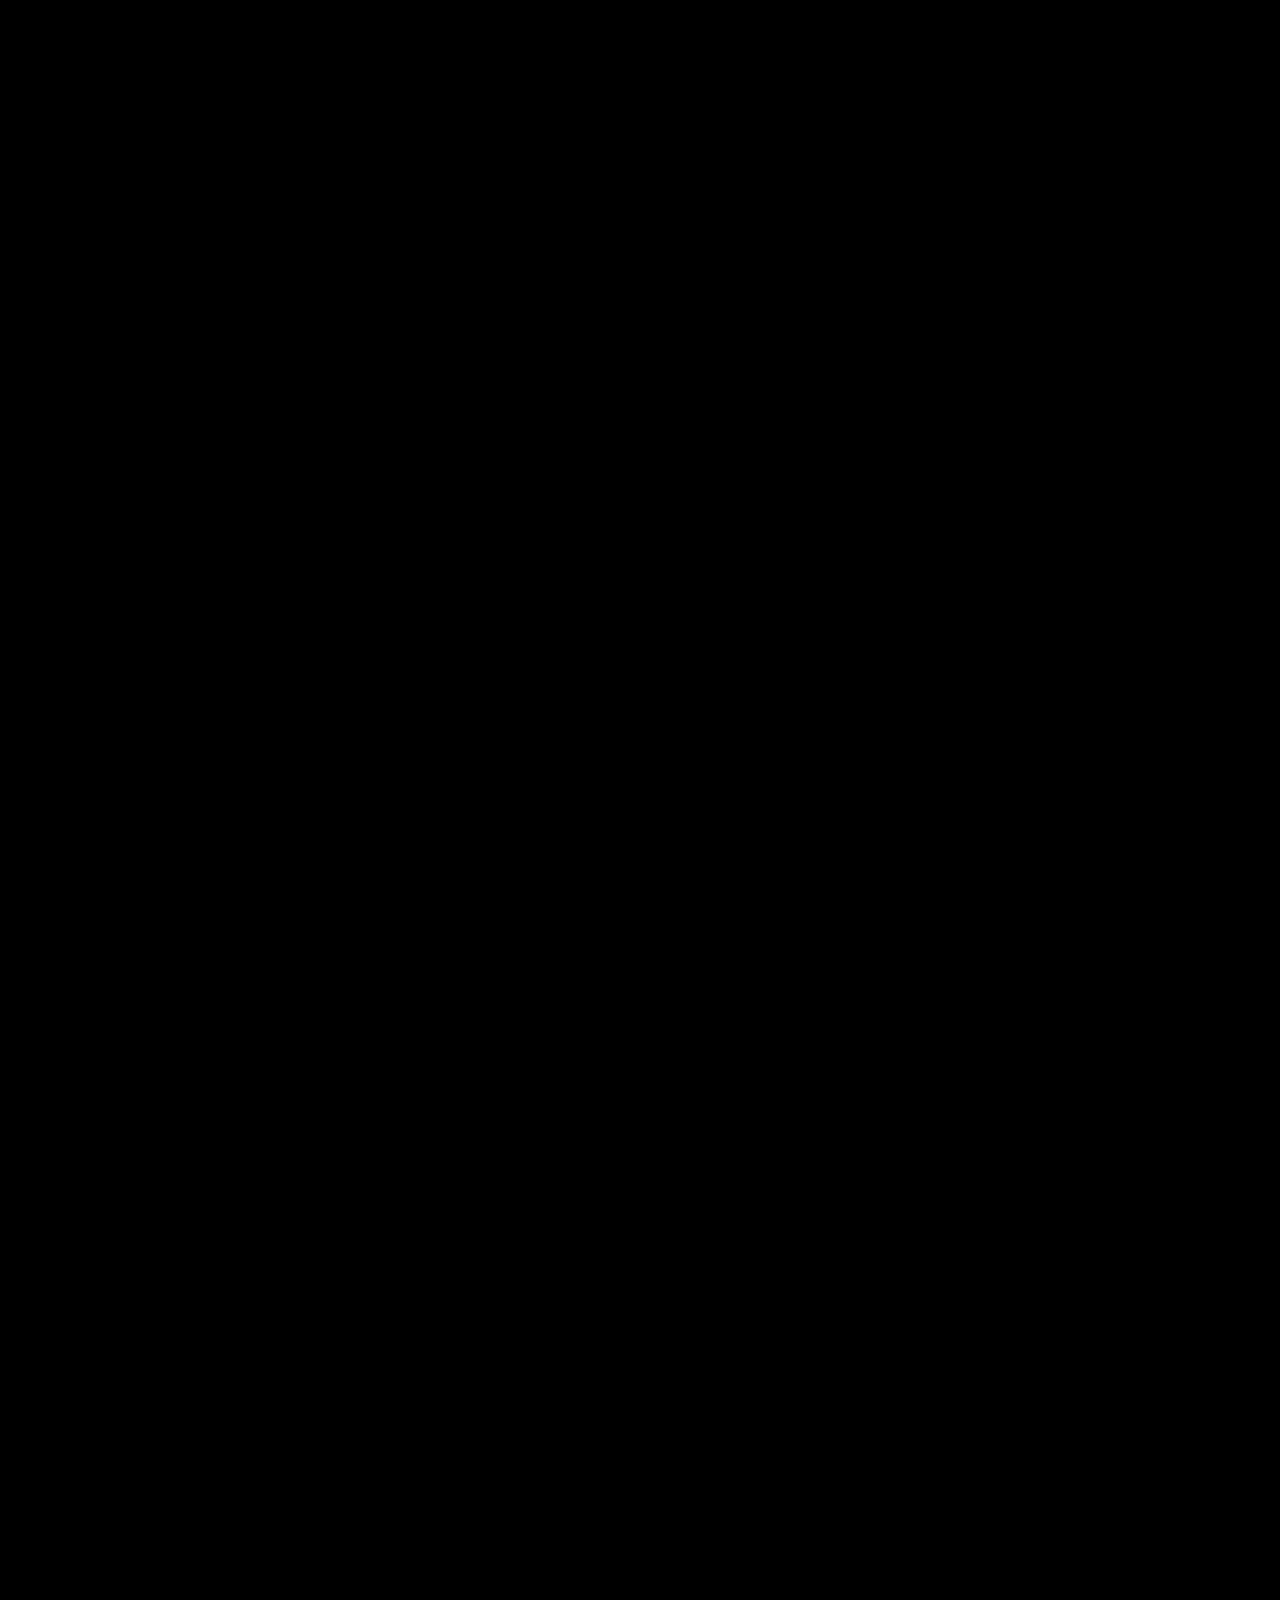
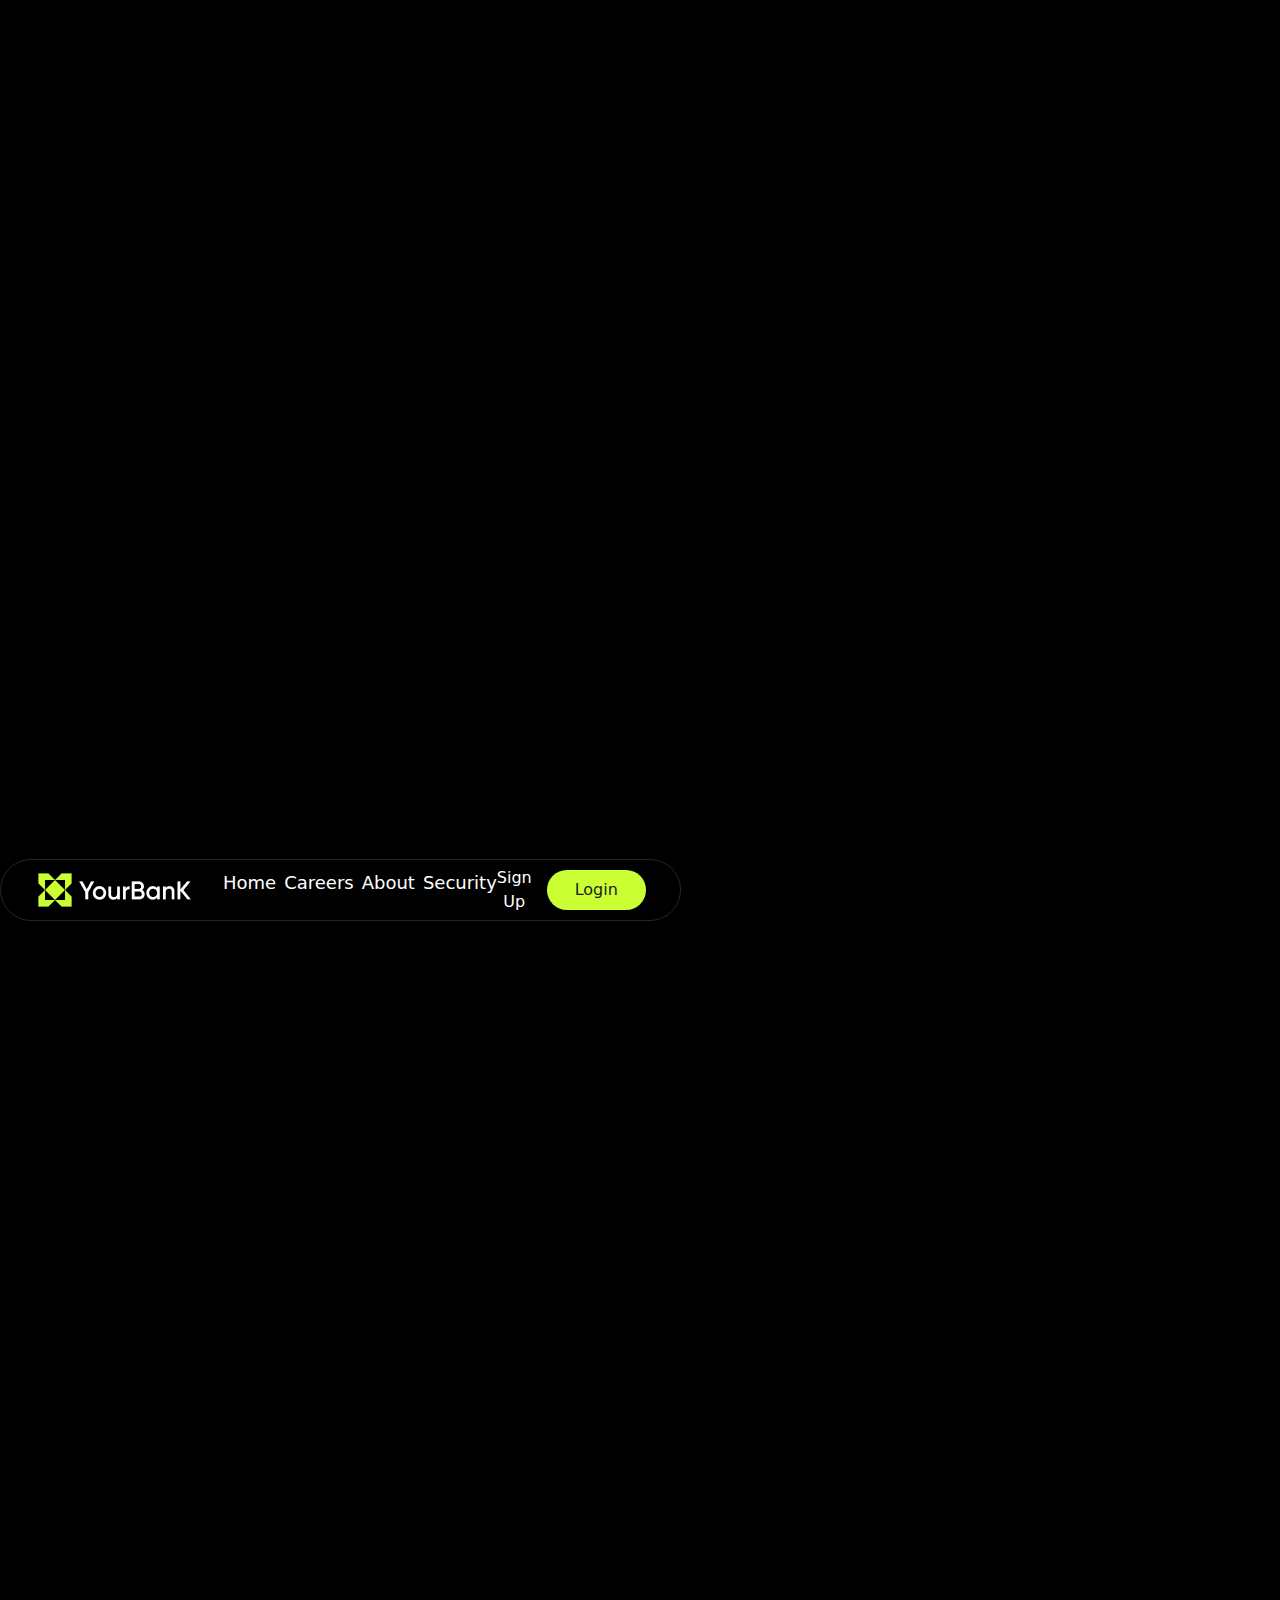
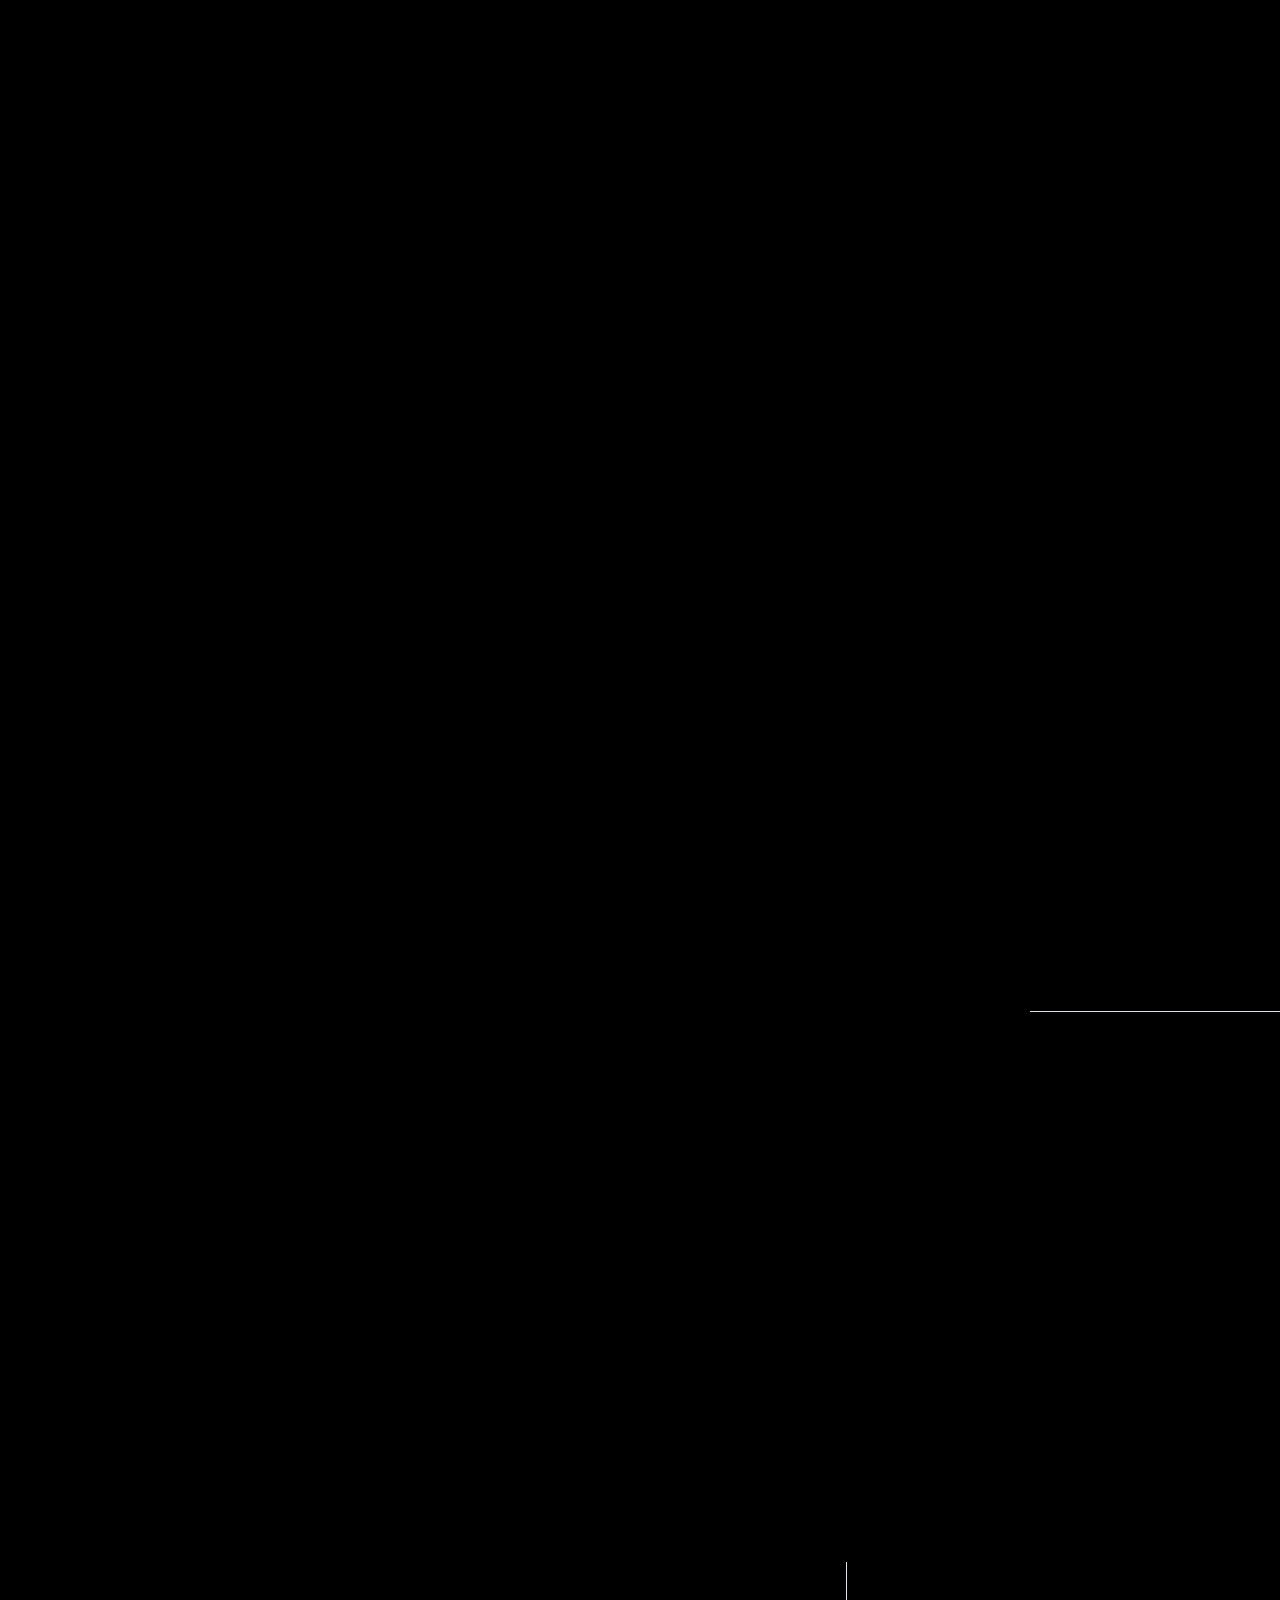
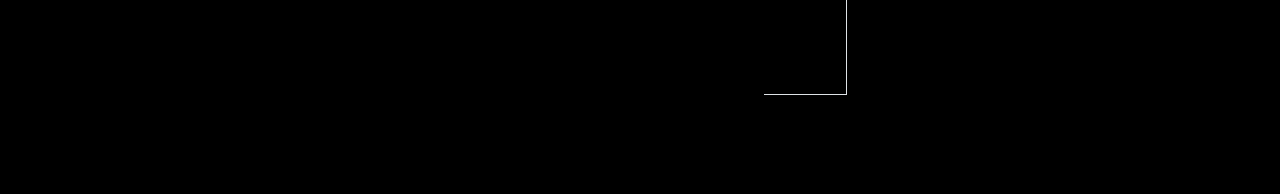
==== index.html @ be9cbbeb "Added new section to index.html for 'For Individuals' and 'For Business' with icons, text, and stati" ====
<!DOCTYPE html>
<html lang="en">
<head>
    <meta charset="UTF-8">
    <meta name="viewport" content="width=device-width, initial-scale=1.0">
    
    <!-- 
        Bootstrap 
    -->

    <link rel="stylesheet" href="https://cdn.jsdelivr.net/npm/bootstrap@5.3.2/dist/css/bootstrap.min.css	">
    
    <!-- 
        boxicon icon 
    -->

    <link href='https://unpkg.com/boxicons@2.1.4/css/boxicons.min.css' rel='stylesheet'>
    <!-- 
        swipper 
    -->

    <link rel="stylesheet"href="https://cdn.jsdelivr.net/npm/swiper@11/swiper-bundle.min.css"/>
    
    <!-- 
        AOS 
    -->

    <link href="https://unpkg.com/aos@2.3.1/dist/aos.css" rel="stylesheet">
    
    <!-- 
        Font Icon 
    -->
    <link rel="stylesheet" href="https://cdnjs.cloudflare.com/ajax/libs/font-awesome/6.4.2/css/all.min.css">
    
    <!-- 
        Google font 
    -->

    <link rel="preconnect" href="https://fonts.googleapis.com">

    <!-- 
        CSS
    -->

    <link rel="stylesheet" href="style.css">

    <title>Yourbank</title>
</head>
<body>
    
    <!-- 
        nav
    -->

    <nav>

        <div class="logo">

            <img src="./images/Logo (9).png" alt="">

        </div>

        <ul class="links">

            <li><a href="#">Home</a></li>
            <li><a href="#">Careers</a></li>
            <li><a href="#">About</a></li>
            <li><a href="#">Security</a></li>

        </ul>

        <div class="btns">

            <button>
                Sign Up
            </button>

            <button class="have-bg">
                Login
            </button>

        </div>

    </nav>

    <!-- 
        main
    -->

    <main>

        <!-- 
            hero
        -->
    <div class="hero">
        <div class="container">
            <div class="row justify-content-between">
              <div class="right-cont col-lg-6 text-center text-lg-start mb-lg-0 mb-5" data-aos="zoom-in">
                <div>
                  <div class="txt-v justify-content-center d-flex align-items-center mb-5 rounded-pill col-xl-7 col-lg-9 col-md-6 col-sm-4 " data-aos="fade-down">
                    <img class="p-2" src="assets/icons/home_icon/verification.png" alt="">
                    <span class="text-white">No LLC Required, No Credit Check.</span>
                  </div>
                  <div class="mb-4" data-aos="fade-down">
                    <h1 class="text-white mb-3" data-aos="fade-down">
                      Welcome to YourBanK Empowering Your <span class="fin">Financial Journey</span>
                    </h1>
                    <p class="txt-w" data-aos="fade-down">At YourBank, our mission is to provide comprehensive banking solutions that empower individuals and businesses to
                      achieve their financial goals. We are committed to delivering personalized and innovative services that prioritize
                      our customers' needs.
                    </p>
                  </div>
                  <div class="text-center text-lg-start">
                    <button class="btn btn-open rounded-pill" data-aos="zoom-in">Open Account</button>
                  </div>
                </div>
              </div>
              <div class="left-cont col-lg-5" data-aos="zoom-in">
                <div class="top-cont d-flex align-items-center gap-2 p-2 rounded" data-aos="fade-down">
                  <span class="c-t d-flex align-items-center justify-content-center rounded-circle"><i class="fa-solid fa-plus"></i></span>
                  <div class="d-flex flex-column">
                    <span class="n-mo text-white">+$5000,00</span>
                    <span class="m-inc">Monthly Income</span>
                  </div>
                </div>
                <div class="details d-flex flex-column m-lg-0 m-auto p-3 p-lg-4 mb-3">
                  <div class="mb-4">
                    <span class="text-white" data-aos="fade-in">Your Transactions</span>
                    <div class="tx-n-bd d-flex align-items-center justify-content-between p-2 mt-2 z-1 border rounded-3" data-aos="fade-up" data-aos-duration="800">
                      <div class="d-flex gap-2">
                        <span class="c-t d-flex my-2 align-items-center justify-content-center rounded-circle">
                          <i class="fa fa-arrow-right-arrow-left"></i>
                        </span>
                        <div class="d-flex flex-column">
                          <span class="t-trn">Transaction</span>
                          <span class="txt-jk text-white">Joel Kenley</span>
                        </div>
                      </div>
                      <span class="t-n text-white">-$68.00</span>
                    </div>
                    <div class="tx-n-bd d-flex align-items-center justify-content-between p-2 border m-auto mt-n1 opacity-75 rounded-3" style="width: 90%;" data-aos="fade-up" data-aos-duration="600">
                      <div class="d-flex gap-2">
                        <span class="c-t d-flex my-2 align-items-center justify-content-center rounded-circle">
                          <i class="fa fa-arrow-right-arrow-left"></i>
                        </span>
                        <div class="d-flex flex-column">
                          <span class="t-trn">Transaction</span>
                          <span class="txt-jk text-white">Mark Smith</span>
                        </div>
                      </div>
                      <span class="t-n text-white">-$68.00</span>
                    </div>
                    <div class="tx-n-bd d-flex align-items-center justify-content-between p-2 border border-top-0 m-auto mt-n1 opacity-25 rounded-3" style="width: 80%;" data-aos="fade-up" data-aos-duration="400">
                      <div class="d-flex gap-2">
                        <span class="c-t d-flex my-2 align-items-center justify-content-center rounded-circle">
                          <i class="fa fa-arrow-right-arrow-left"></i>
                        </span>
                        <div class="d-flex flex-column">
                          <span class="t-trn">Transaction</span>
                          <span class="txt-jk text-white">Lenen Roy</span>
                        </div>
                      </div>
                      <span class="t-n text-white">-$68.00</span>
                    </div>
                  </div>
                  <div>
                    <span class="text-white" data-aos="fade-in">Money Exchange</span>
                    <div class="d-flex mt-3 mb-4" data-aos="fade-in">
                      <div class="col bxb border rounded-start" data-aos="zoom-in">
                        <div class="bxb border-bottom p-2" data-aos="zoom-in">
                          <div data-aos="zoom-in">
                            <img class="me-1" src="assets/icons/home_icon/indian.png" alt="" data-aos="zoom-in">
                            <span class="text-white" data-aos="zoom-in">INR</span>
                          </div>
                          <span class="txt-w" data-aos="zoom-in">Indian Rupees</span>
                        </div>
                        <div class="p-2 txt-w">5,0000</div>
                      </div>
                      <div class="col bxb border rounded-end" data-aos="zoom-in">
                        <div class="bxb border-bottom p-2" data-aos="zoom-in">
                          <div>
                            <img class="me-1" src="assets/icons/home_icon/usa.png" alt="">
                            <span class="text-white" data-aos="zoom-in">USA</span>
                          </div>
                          <span class="txt-w" data-aos="zoom-in">United States Dollar</span>
                        </div>
                        <div class="p-2 txt-w">12.00</div>
                      </div>
                    </div>
                    <div class="btn-ex p-2 text-center border-0 rounded-5 w-100" data-aos="zoom-in">Exchange</div>
                  </div>
                </div>
                <div class="d-flex justify-content-end mt-xl-3" data-aos="fade-in">
                  <div class="curr-bd d-flex gap-3 p-2 me-lg-2 mt-lg-1 rounded-5" data-aos="fade-right">
                    <span class="py-2 text-white" data-aos="fade-right">Supported Currency</span>
                    <div class="curr rounded-5 p-1" data-aos="fade-right">
                      <img src="assets/icons/home_icon/dollar.png" alt="" data-aos="fade-up-right">
                      <img src="assets/icons/home_icon/pounds.png" alt="" data-aos="fade-down-left">
                      <img src="assets/icons/home_icon/bitcoin.png" alt="" data-aos="fade-up-right">
                      <img src="assets/icons/home_icon/compass.png" alt="" data-aos="fade-down-left">
                    </div>
                  </div>
                </div>
              </div>
            </div>
          </div>
                    <span class="text-white" data-aos="fade-in">Money Exchange</span>
                    <div class="d-flex mt-3 mb-4" data-aos="fade-in">
                      <div class="col bxb border rounded-start" data-aos="zoom-in">
                        <div class="bxb border-bottom p-2" data-aos="zoom-in">
                          <div data-aos="zoom-in">
                            <img class="me-1" src="assets/icons/home_icon/indian.png" alt="" data-aos="zoom-in">
                            <span class="text-white" data-aos="zoom-in">INR</span>
                          </div>
                          <span class="txt-w" data-aos="zoom-in">Indian Rupees</span>
                        </div>
                        <div class="p-2 txt-w">5,0000</div>
                      </div>
          </div>
        </div>

          <!-- Section-1 -->
    <section class="my-5">
        <div class="container">
          <div class="mb-5 text-center text-lg-start">
            <span class="fs-2 text-white" data-aos="fade-down">Our <Span style="color: #CAFF33;">Products</Span></span>
            <div class="row justify-content-lg-between justify-content-center">
              <p class="col-lg-8 pt-2" style="color: #E4E4E7;" data-aos="fade-up">
                Discover a range of comprehensive and customizable banking products at YourBank, 
                designed to suit your unique financial needs and aspirations
              </p>
              <div class="btn-cont rounded-5 p-sm-1 d-flex align-items-center justify-content-between col-9 col-lg-3" data-aos="zoom-in">
                <button class="btn-cont-b btn btn-primary rounded-pill border-0">For individuals</button>
                <button class="btn-cont-b btn btn-primary rounded-pill border-0">For Businesses</button>
              </div>
            </div>
          </div>
          <div class="row pt-3">
            <div class="box text-center mb-4 col-lg-4 border-end" data-aos="zoom-in">
              <img class="mb-4" src="assets/icons/home_icon/brief_case.png" alt="" data-aos="zoom-in">
              <div class="d-flex flex-column gap-3" data-aos="zoom-in">
                <span class="text-white">Checking Accounts</span>
                <p style="color:#E4E4E7;">
                  Enjoy easy and convenient access to your funds with our range of checking account options. 
                  Benefit from features such as online and mobile banking, debit cards, and free ATM access.
                </p>
              </div>
              <div class="box text-center mb-4 col-lg-4 border-end" data-aos="zoom-in">
                <img class="mb-4" src="assets/icons/home_icon/box.png" alt="" data-aos="zoom-in">
                <div class="d-flex flex-column gap-3" data-aos="zoom-in">
                  <span class="text-white">Savings Accounts</span>
                  <p style="color:#E4E4E7;">
                    Build your savings with our competitive interest rates and flexible savings account options. 
                    Whether you're saving for a specific goal or want to grow your wealth over time, we have the right account for you.
                  </p>
                </div>
              </div>
              <div class="text-center mb-4 col-lg-4" data-aos="zoom-in">
                <img class="mb-4" src="assets/icons/home_icon/camera.png" alt="" data-aos="zoom-in">
                <div class="d-flex flex-column gap-3" data-aos="zoom-in">
                  <span class="text-white">Loans and Mortgages</span>
                  <p style="color:#E4E4E7;">
                    Realize your dreams with our flexible loan and mortgage options. From personal loans to home mortgages, our experienced 
                    loan officers are here to guide you through the application process and help you secure the funds you need.
                </div>
              </div>
            </div>
          </div>
        </section>

          <!-- section-2 -->
    <section>
        <div class="container d-flex flex-column gap-5 text-center text-lg-start">
          <div>
            <Span class="fs-2" style="color: #CAFF33;" data-aos="fade-down">Use Cases</Span>
            <p style="color:#E4E4E7;" data-aos="fade-up">At YourBank, we cater to the diverse needs of individuals and businesses alike, offering a wide range of financial solutions</p>
          </div>
          <div class="cont-top row justify-content-between">
            <div class="L l-cont col-lg-6 px-4 py-4 rounded-4" data-aos="zoom-in">
              <div class="d-flex gap-2 mb-2">
                <div class="bxr col-6 rounded-4 p-lg-5 p-md-5 p-sm-4 p-3 d-flex flex-column text-center" data-aos="zoom-in">
                  <span data-aos="zoom-in"><img class="mb-4" src="assets/icons/home_icon/hand_money.png" alt=""></span>
                  <span class="text-white" data-aos="zoom-in">Managing Personal Finances</span>
                </div>
                <div class="bxr col-6 rounded-4 p-lg-5 p-md-5 p-sm-4 p-3 d-flex flex-column text-center" data-aos="zoom-in">
                  <span data-aos="zoom-in"><img class="mb-4" src="assets/icons/home_icon/hand.png" alt=""></span>
                  <span class="text-white" data-aos="zoom-in">Saving for the Future</span>
                </div>
              </div>
              <div class="d-flex gap-2">
                <div class="bxr col-6 rounded-4 p-lg-5 p-md-5 p-sm-4 p-3 d-flex flex-column text-center" data-aos="zoom-in">
                  <span data-aos="zoom-in"><img class="mb-4" src="assets/icons/home_icon/bank.png" alt=""></span>
                  <span class="text-white" data-aos="zoom-in">Homeownership</span>
                </div>
                <div class="bxr col-6 rounded-4 p-lg-5 p-md-5 p-sm-4 p-3 d-flex flex-column text-center" data-aos="zoom-in">
                    <span data-aos="zoom-in"><img class="mb-4" src="assets/icons/home_icon/book.png" alt=""></span>
                    <span class="text-white" data-aos="zoom-in">Education Funding</span>
                  </div>
                </div>
              </div>
              <div class="R r-cont col-lg-5 my-2" style="color:#E4E4E7;">
                <div class="mb-5">
                  <Span class="text-white fs-2" data-aos="fade-down">For Individuals</Span>
                  <p class="mt-3" data-aos="fade-up">
                    For individuals, our mortgage services pave the way to homeownership, and our flexible personal loans provide vital 
                    support during various life milestones. We also prioritize retirement planning, ensuring a financially secure future for our customers
                  </p>
                </div>
                <div class="row mb-5 justify-content-center">
                  <div class="bd-r d-flex flex-column col-lg-4 col-md-3 col-7 text-lg-start text-md-start text-center border-bottom pb-lg-0 pb-md-0 pb-4">
                    <span class="fs-1" style="color: #CAFF33;" data-aos="zoom-in">78%</span>
                    <span data-aos="fade-up">Secure Retirement Planning</span>
                  </div>
                  <div class="bd-r d-flex flex-column col-lg-4 col-md-3 col-7 text-lg-start text-md-start text-center border-bottom pb-lg-0 pb-md-0 pb-4">
                    <span class="fs-1" style="color: #CAFF33;" data-aos="zoom-in">63%</span>
                    <span data-aos="fade-up">Manageable Debt Consolidation</span>
                  </div>
                  <div class="bdx d-flex flex-column col-lg-4 col-md-3 col-7 text-lg-start text-md-start text-center border-bottom pb-lg-0 pb-md-0 pb-4">
                    <span class="fs-1" style="color: #CAFF33;" data-aos="zoom-in">91%</span>
                    <span data-aos="fade-up">Reducing financial burdens</span>
                  </div>
                </div>
                <div>
                  <button class="btn-learn btn btn-primary rounded-pill" data-aos="zoom-in">Learn More</button>
                </div>
              </div>
            </div>
            <div class="cont-bottom row justify-content-between">
              <div class="L col-lg-5 my-2" style="color:#E4E4E7;">
                <div  class="mb-5">
                  <Span class="text-white fs-2" data-aos="fade-down">For Business</Span>
                  <p class="mt-3" data-aos="fade-up">
                    For businesses, we empower growth with working capital solutions that optimize cash flow, and 
                    our tailored financing options fuel business expansion. Whatever your financial aspirations, 
                    YourBank is committed to providing the right tools and support to achieve them
                  </p>
                </div>
                <div class="row mb-5 justify-content-center">
                  <div class="bd-r d-flex flex-column col-lg-4 col-md-3 col-7 text-lg-start text-md-start text-center border-end border-bottom pb-lg-0 pb-md-0 pb-4">
                    <span class="fs-1" style="color: #CAFF33;" data-aos="zoom-in">65%</span>
                    <span data-aos="fade-up">Cash Flow Management</span>
                  </div>
            </div>
        </div>
    </div>
</div>
</section>

    </main>

    <!-- 
        JS
    -->

    <script src="script.js"></script>
</body>
</html>
---- style.css ----
* {
    padding: 0;
    margin: 0;
    box-sizing: border-box;
}

body {
    width: 100%;
    height: 100%;
    display: flex;
    justify-content: center;
    align-items: center;
    padding-top: 30px;
    background-color: #000;
}

a {
    text-decoration: none;
    color: inherit;
}

ul {
    list-style: none;
    color: inherit;
}

nav {
    width: 70%;
    height: 55px;
    top: 50px;
    left: 162px;
    padding: 30px 34px;
    gap: 0px;
    border-radius: 100px;
    border: 1px solid #262626;
    display: flex;
    align-items: center;
    justify-content: space-between;
    color: #1C1C1C;
}

nav ul {
    display: flex;
    gap: .5rem;
}

nav ul li a {
    font-size: 18px;
    font-weight: 400;
    line-height: 27px;
    color: #FFFFFF;
}

nav ul li a:focus {
    background-color: #262626;
    width: 100px;
    height: 51px;
    padding: 12px 24px 12px 24px;
    gap: 10px;
    border-radius: 82px;
}

.btns {
    display: flex;
    justify-content: center;
    align-items: center;
    gap: 15px;
}

button {
    border: none;
    background: transparent;
    color: #FFFFFF;
}

.have-bg {
    background-color: #CAFF33;
    color: #1C1C1C;
    width: 99px;
    height: 40px;
    padding: 14px 30px 14px 30px;
    gap: 10px;
    border-radius: 82px;
    display: flex;
    justify-content: center;
    align-items: center;
}
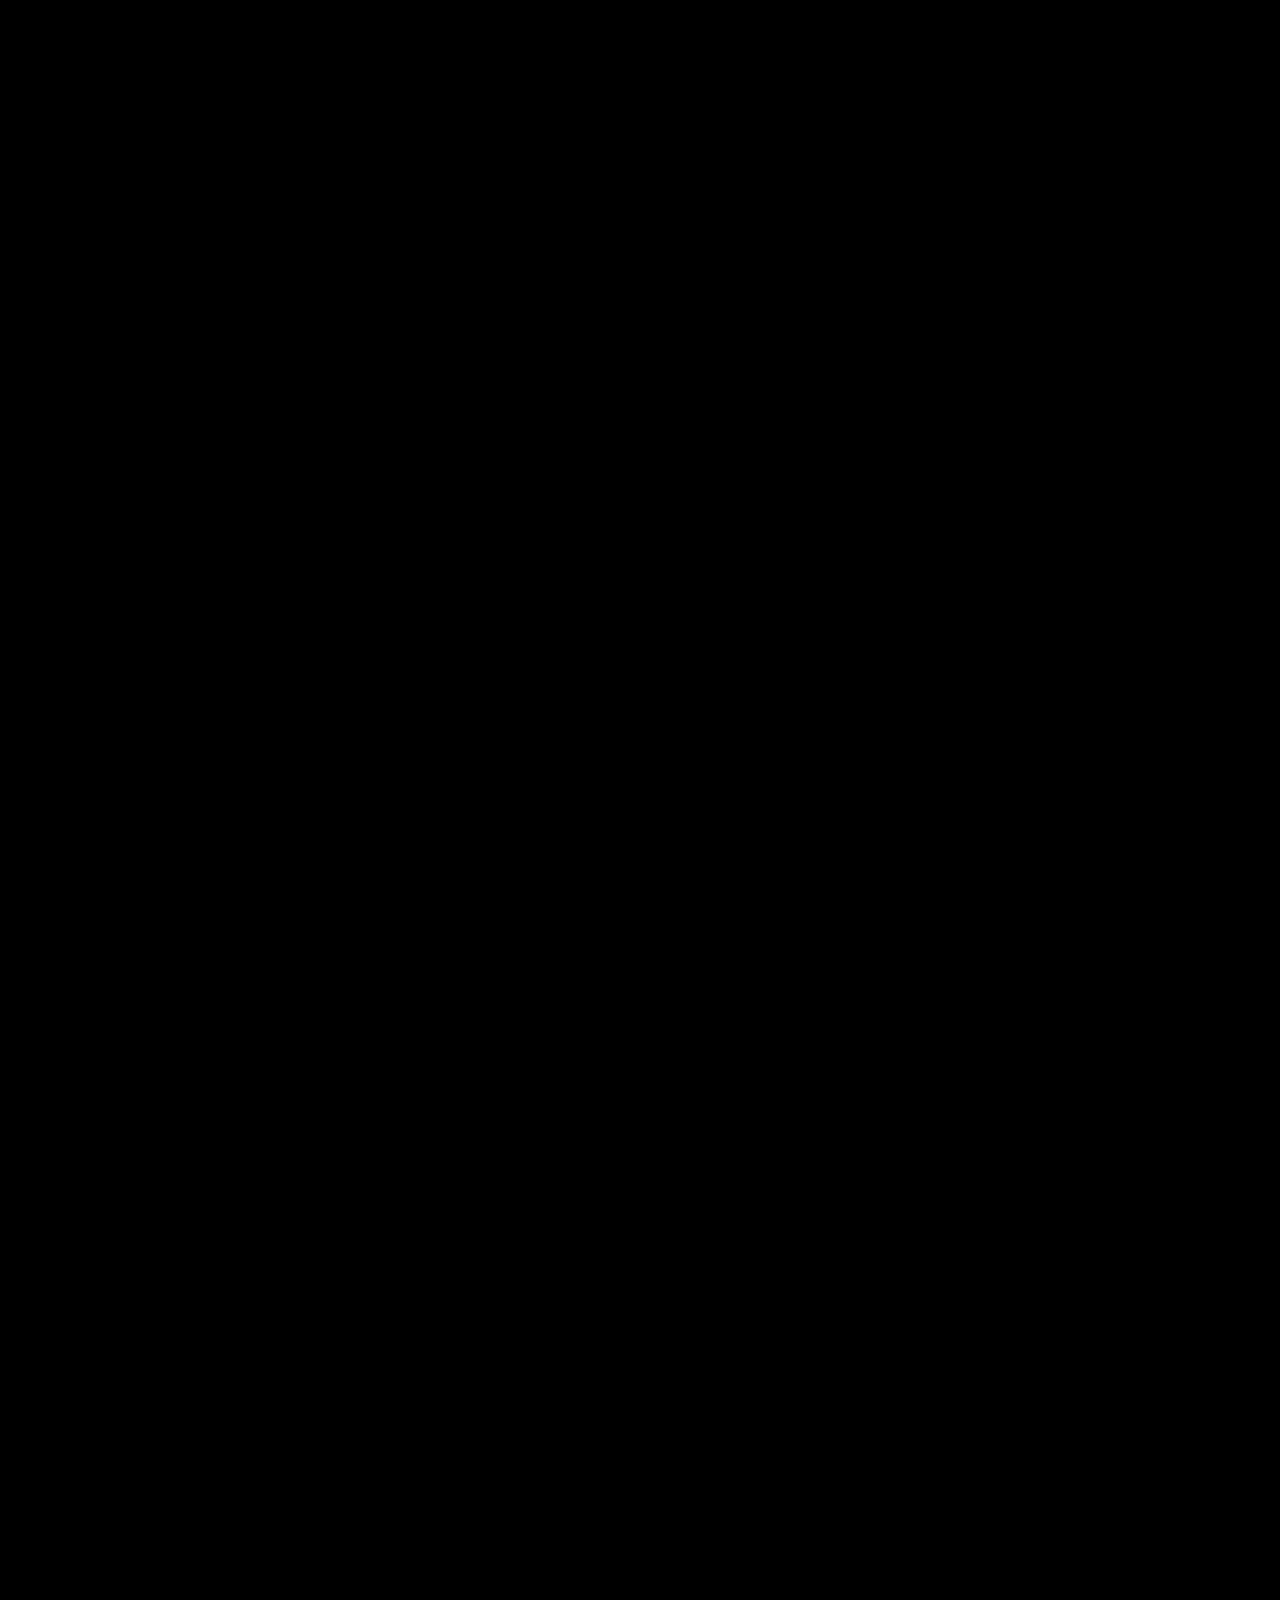
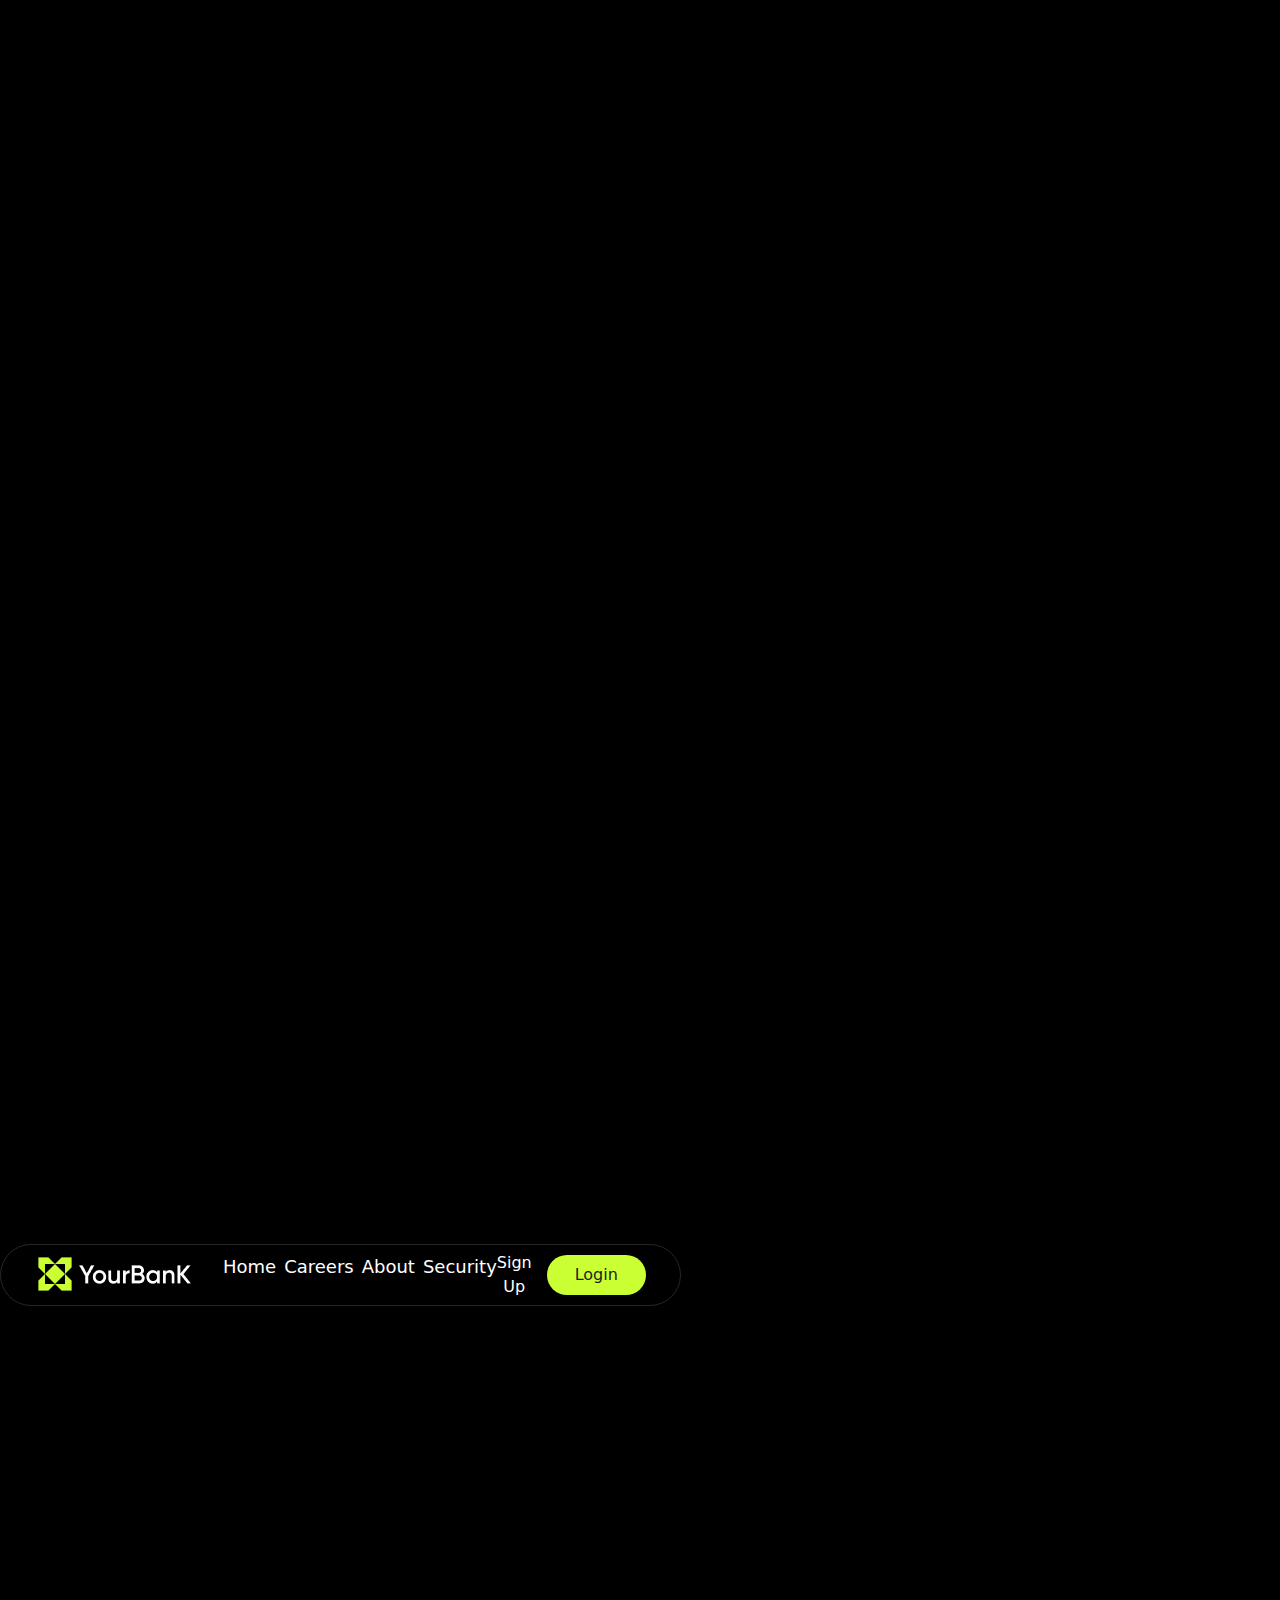
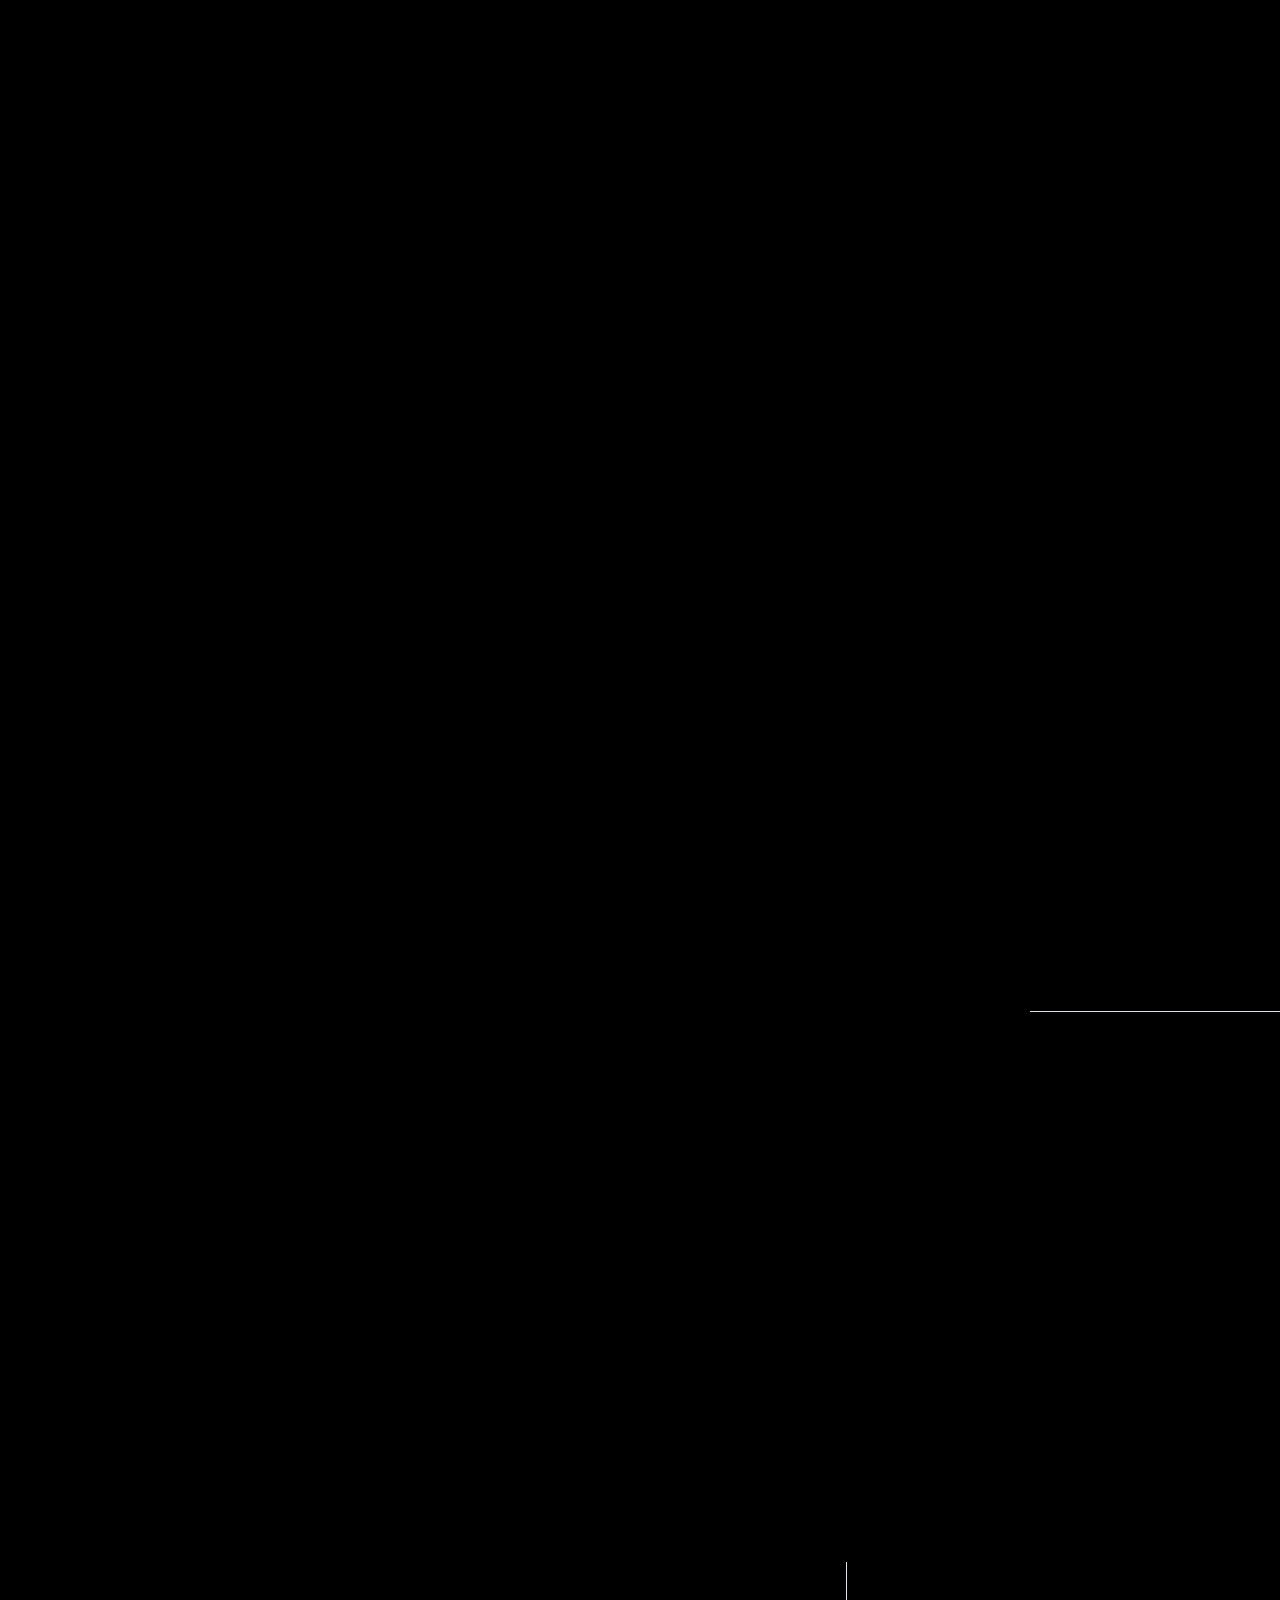
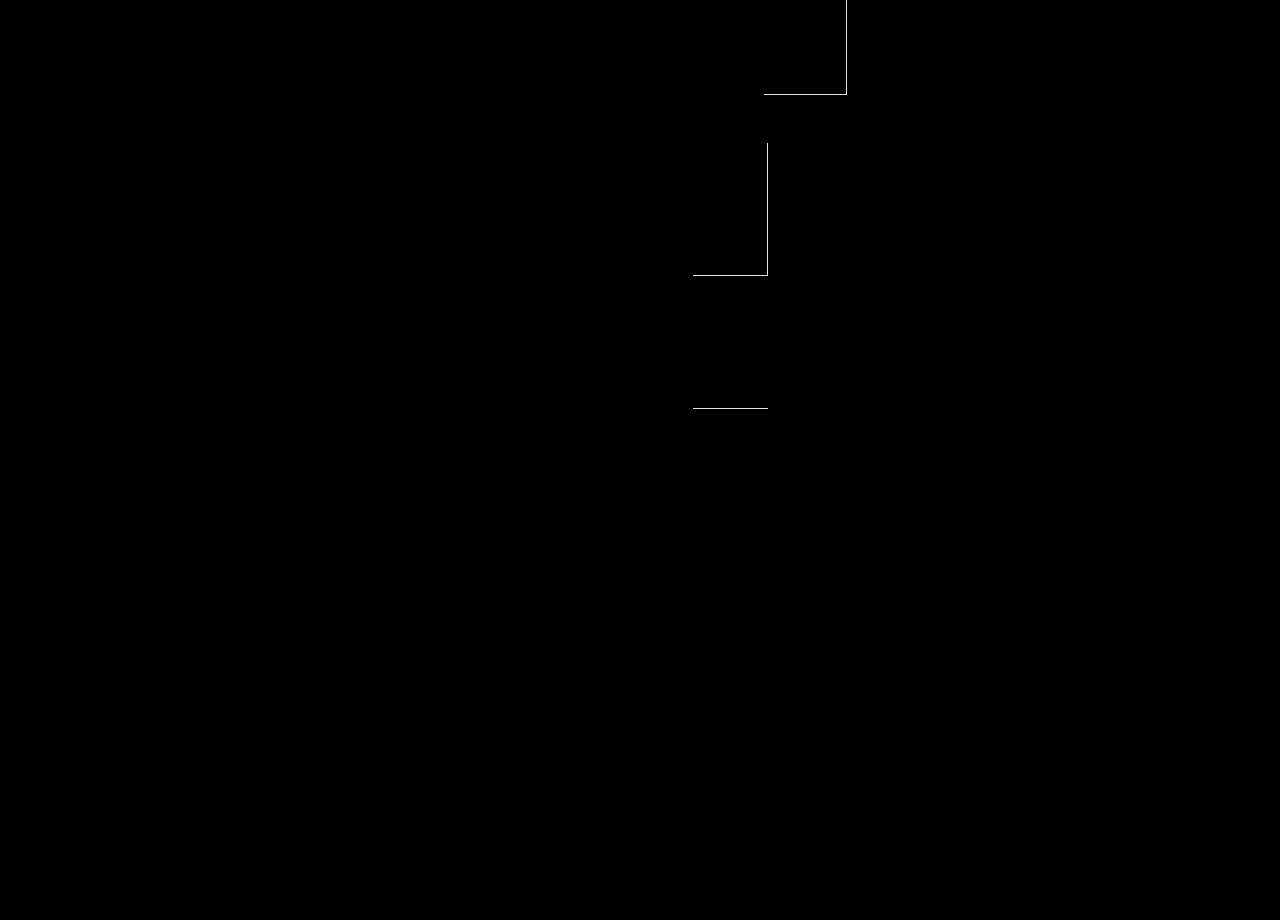
==== commit f948552e: "Added new HTML elements and content to index.html, including divs, spans, buttons, and images, with " ====
--- a/index.html
+++ b/index.html
@@ -341,10 +341,44 @@
                     <span data-aos="fade-up">Cash Flow Management</span>
                   </div>
             </div>
+            <div class="bd-r d-flex flex-column col-lg-4 col-md-3 col-7 text-lg-start text-md-start text-center border-bottom border-end pb-lg-0 pb-md-0 pb-4">
+                <span class="fs-1" style="color: #CAFF33;" data-aos="zoom-in">70%</span>
+                <span data-aos="fade-up">Drive Business Expansion</span>
+              </div>
+              <div class="bdx d-flex flex-column col-lg-4 col-md-3 col-7 text-lg-start text-md-start text-center border-bottom pb-lg-0 pb-md-0 pb-4">
+                <span class="fs-1" style="color: #CAFF33;" data-aos="zoom-in">45%</span>
+                <span data-aos="fade-up">Streamline Payroll Processing</span>
+              </div>
+            </div>
+            <div>
+              <button class="btn-learn btn btn-primary rounded-pill" data-aos="zoom-in">Learn More</button>
+            </div>
+          </div>
+          <div class="R l-cont col-lg-6 px-4 py-4 rounded-4" data-aos="zoom-in">
+            <div class="d-flex gap-2 mb-2">
+              <div class="bxr col-6 rounded-4 p-lg-5 p-md-5 p-sm-4 p-3 d-flex flex-column text-center" data-aos="zoom-in">
+                <span data-aos="zoom-in"><img class="mb-4" src="assets/icons/home_icon/building.png" alt=""></span>
+                <span class="text-white" data-aos="zoom-in">Startups and Entrepreneurs</span>
+              </div>
+              <div class="bxr col-6 rounded-4 p-lg-5 p-md-5 p-sm-4 p-3 d-flex flex-column text-center" data-aos="zoom-in">
+                <span data-aos="zoom-in"><img class="mb-4" src="assets/icons/home_icon/camera.png" alt=""></span>
+                <span class="text-white" data-aos="zoom-in">Cash Flow Management</span>
+              </div>
+            </div>
+            <div class="d-flex gap-2">
+              <div class="bxr col-6 rounded-4 p-lg-5 p-md-5 p-sm-4 p-3 d-flex flex-column text-center" data-aos="zoom-in">
+                <span data-aos="zoom-in"><img class="mb-4" src="assets/icons/home_icon/pot.png" alt=""></span>
+                <span class="text-white" data-aos="zoom-in">Business Expansion</span>
+              </div>
+              <div class="bxr col-6 rounded-4 p-lg-5 p-md-5 p-sm-4 p-3 d-flex flex-column text-center" data-aos="zoom-in">
+                <span data-aos="zoom-in"><img class="mb-4" src="assets/icons/home_icon/coin.png" alt=""></span>
+                <span class="text-white" data-aos="zoom-in">Payment Solutions</span>
+              </div>
+            </div>
+          </div>
         </div>
-    </div>
-</div>
-</section>
+      </div>
+    </section>
 
     </main>
 
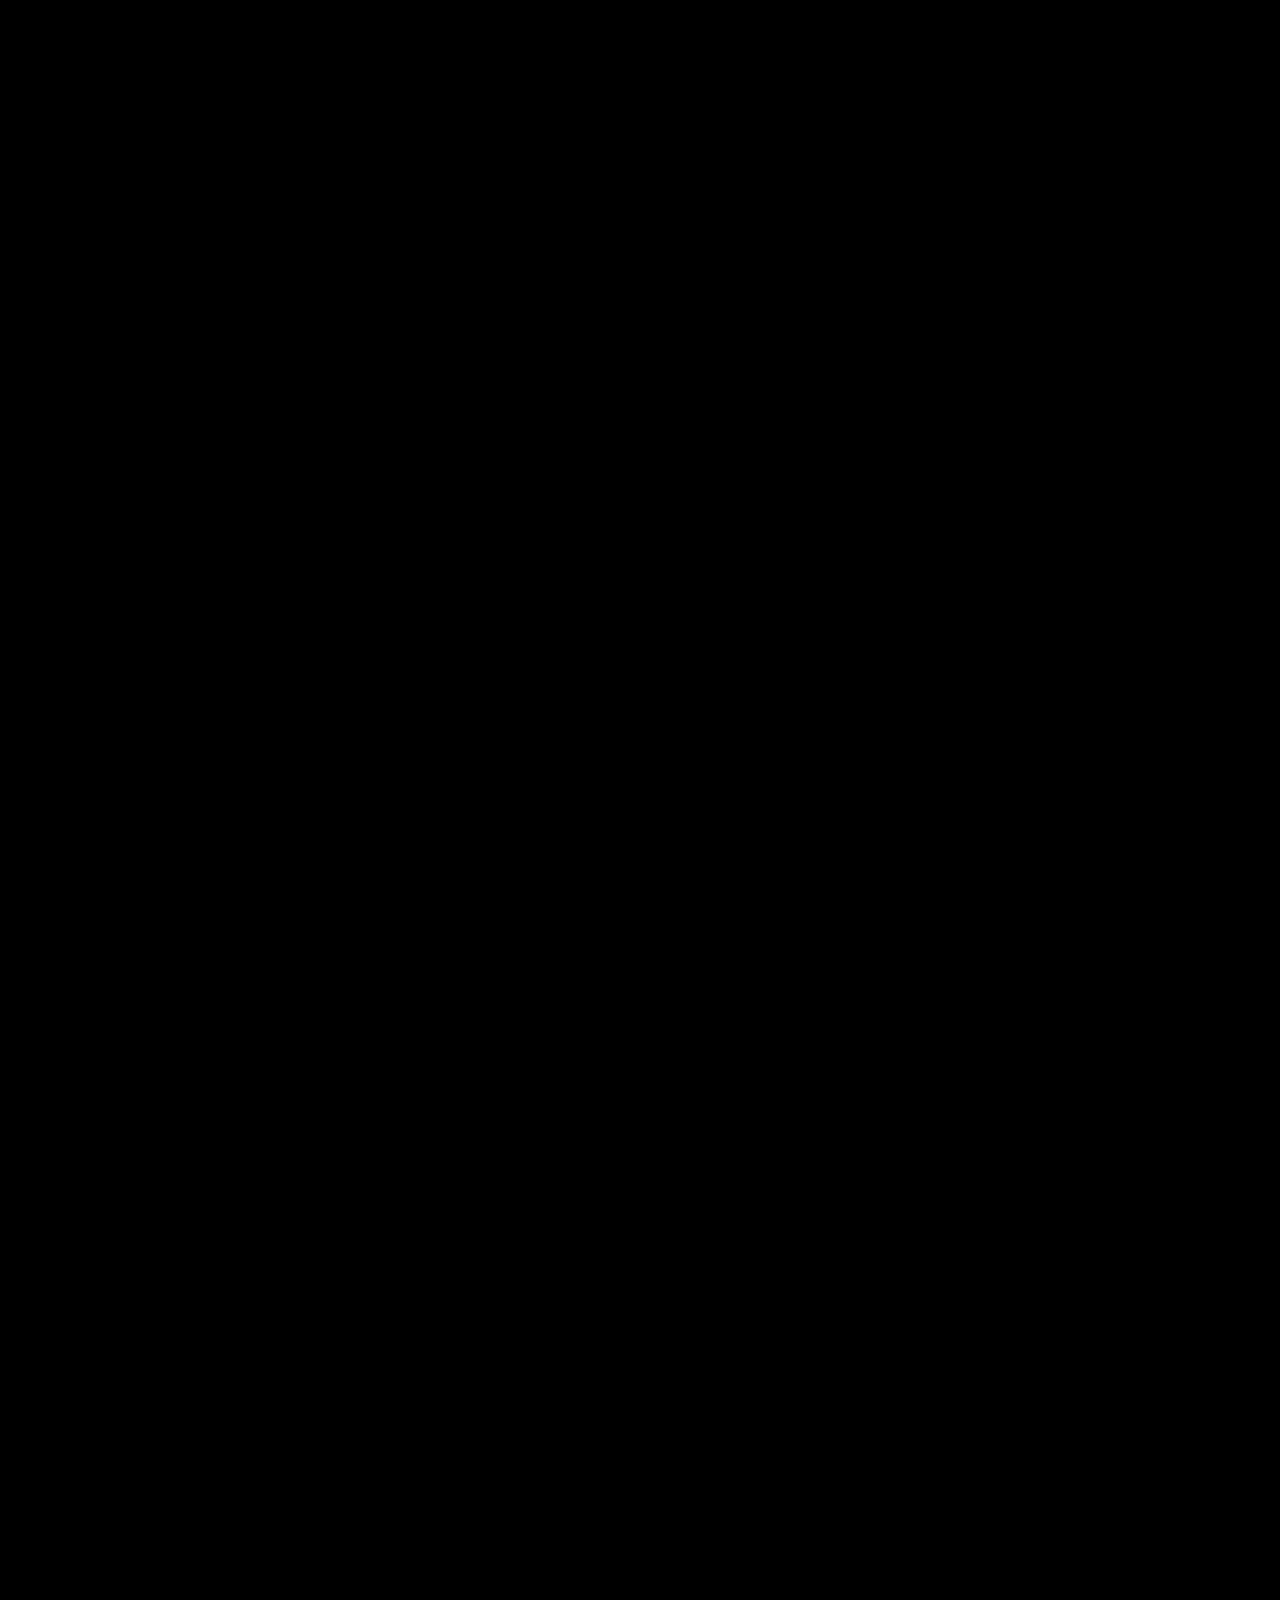
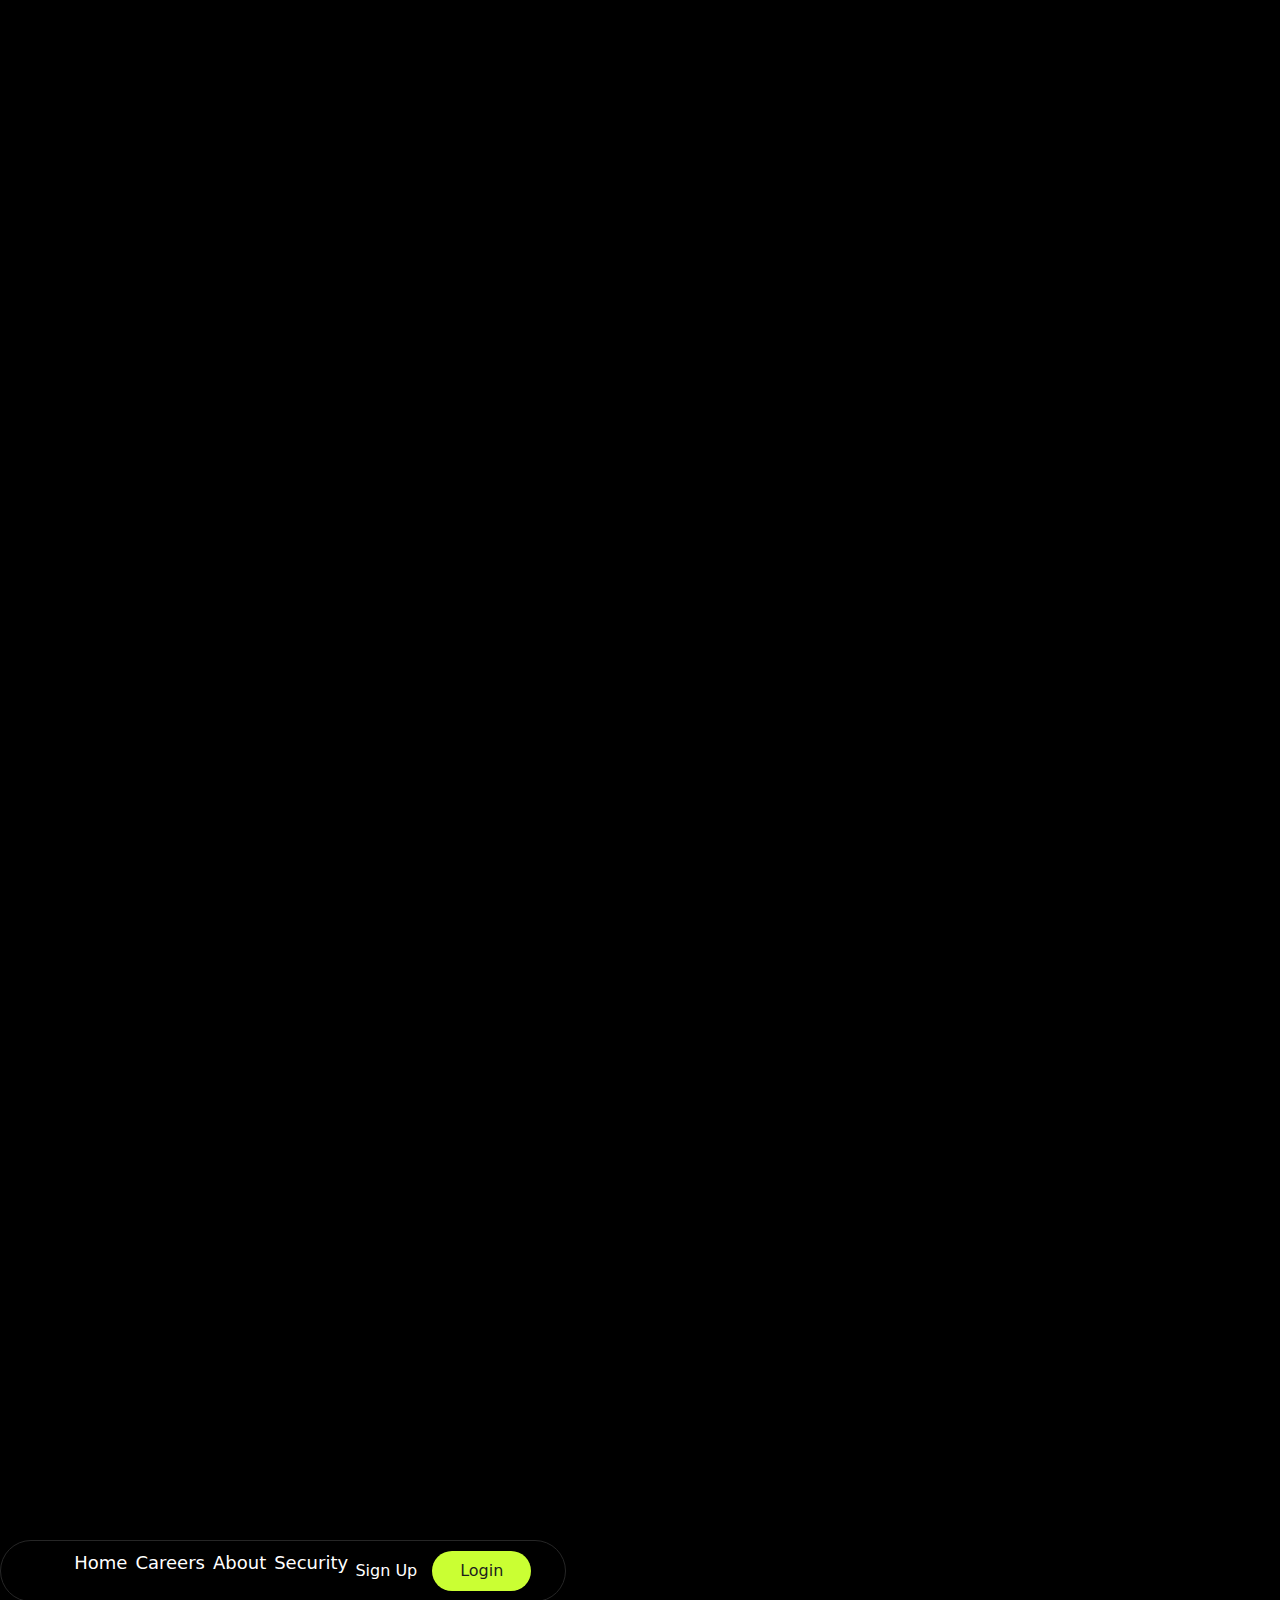
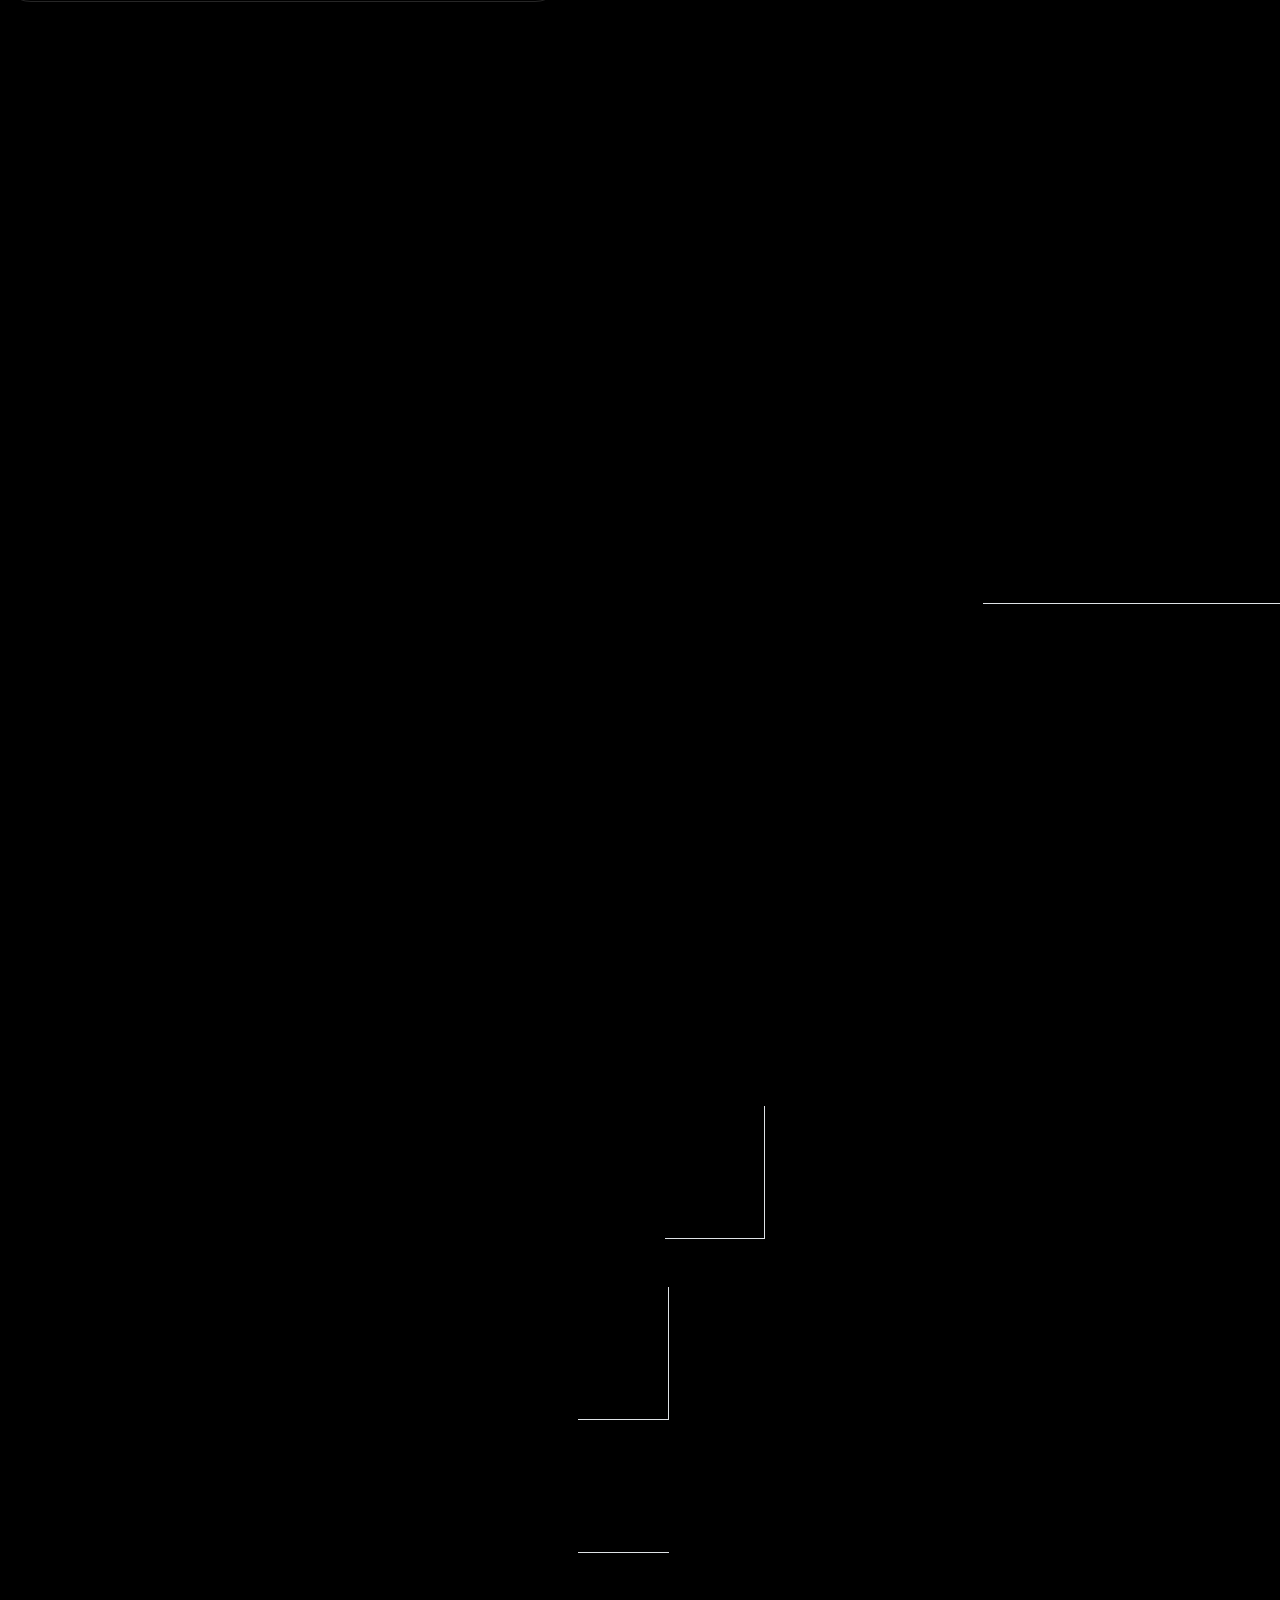
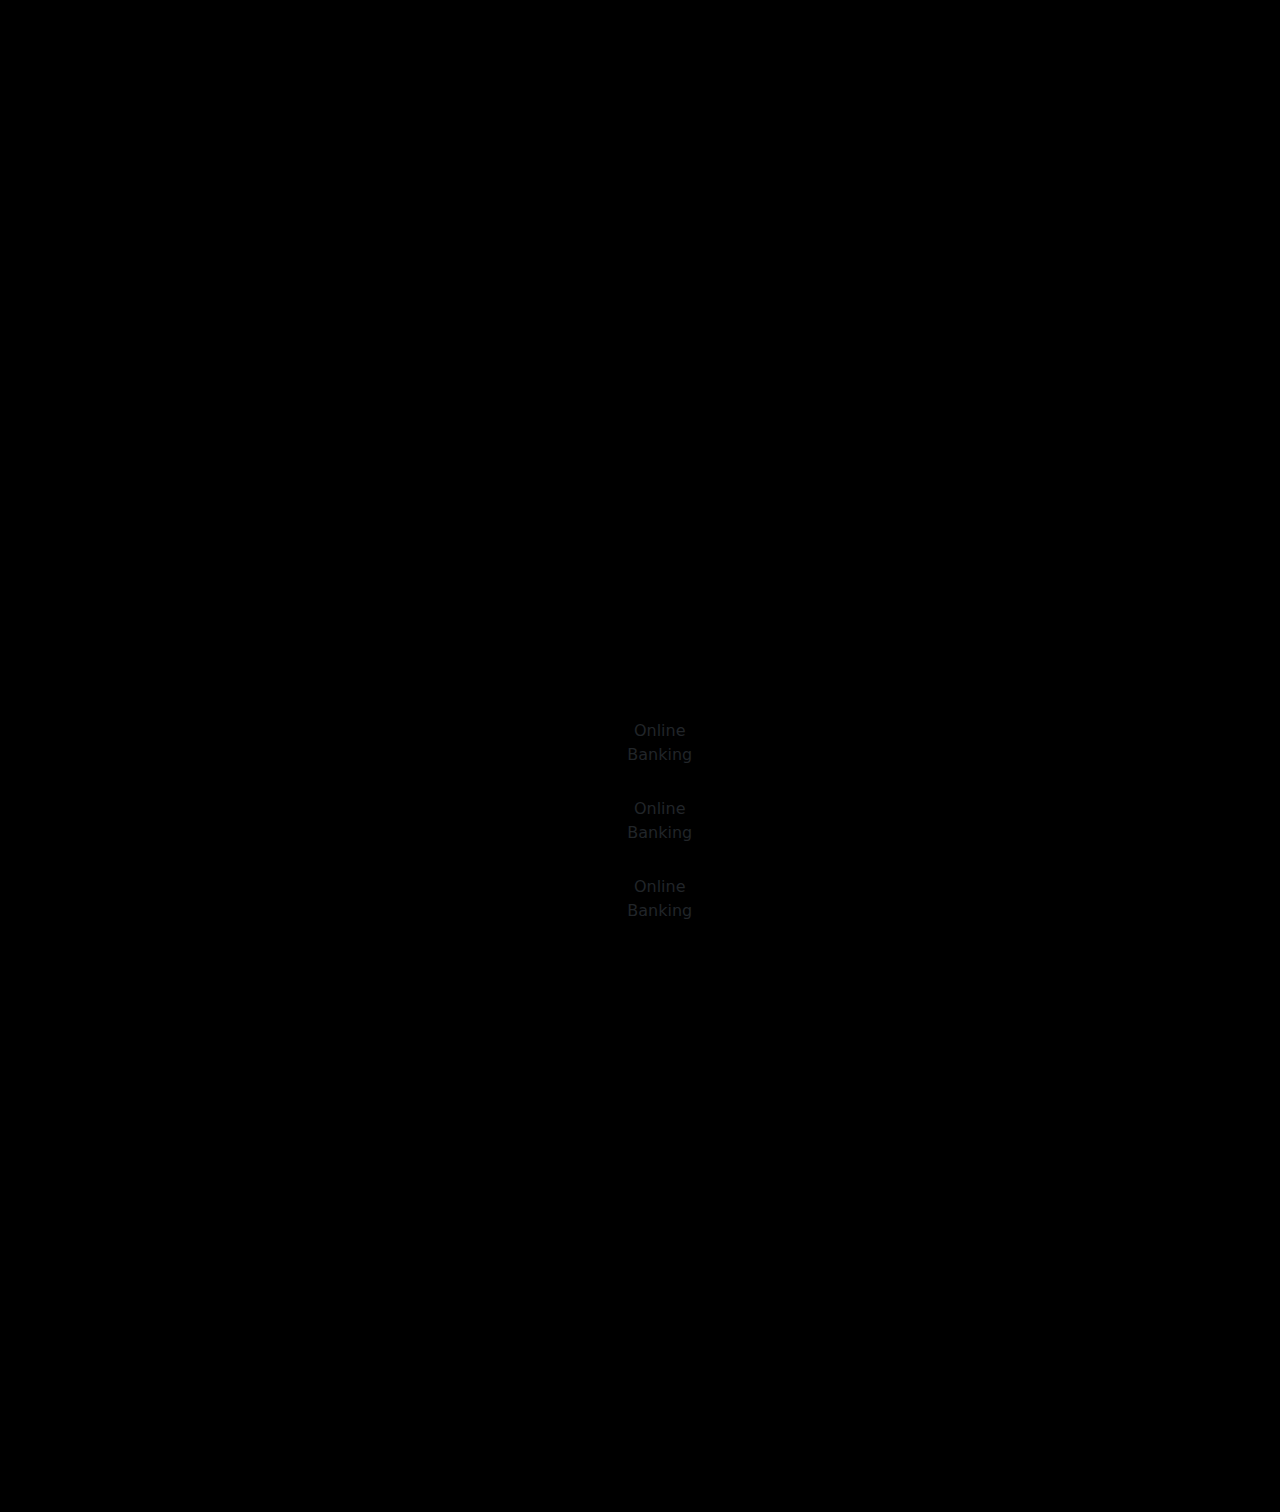
==== commit f6f472e0: "added a new section to index.html with features and descriptions" ====
--- a/index.html
+++ b/index.html
@@ -380,6 +380,62 @@
       </div>
     </section>
 
+     <!-- Section-3 -->
+     <section class="my-5 lg-m-0 mx-4">
+      <div class="container">
+        <div class="mb-5 text-center text-lg-start">
+          <span class="fs-2 text-white" data-aos="fade-down">Our <Span style="color: #CAFF33;">Features</Span></span>
+          <p class="col-lg-11 pt-2" style="color: #E4E4E7;" data-aos="fade-up">
+            Experience a host of powerful features at YourBank, including seamless online banking, secure transactions, 
+            and personalized financial insights, all designed to enhance your banking experience
+          </p>
+        </div>
+        <div class="row gap-3">
+          <div class="box-btnl p-4 h-50 col-lg-2 rounded text-center">
+            <button class="btn-role btn  rounded-5 mb-lg-3">Online Banking</button>
+            <button class="btn-role btn  rounded-5 mb-lg-3">Online Banking</button>
+            <button class="btn-role btn  rounded-5">Online Banking</button>
+          </div>
+          <div class="col p-0" data-aos="zoom-in">
+            <div class="row d-flex justify-content-lg-center gap-2 mb-2">
+              <div class="bxr col-lg-5 rounded-4 p-lg-4 p-md-3 p-3 d-flex flex-column gap-2" data-aos="zoom-in">
+                <div class="d-flex justify-content-between">
+                  <span data-aos="zoom-in" class="text-white fs-4">24/7 Account Access</span>
+                  <span data-aos="zoom-in"><img src="assets/icons/home_icon/up-arrow.png" alt=""></span>
+                </div>
+                <p class="text-white" data-aos="zoom-in">
+                  Enjoy the convenience of accessing your accounts anytime, anywhere through our secure online banking platform. 
+                  Check balances, transfer funds, and pay bills with ease.
+                </p>
+              </div>
+              <div class="bxr col-lg-5 rounded-4 p-lg-4 p-md-3 p-3 d-flex flex-column gap-2" data-aos="zoom-in">
+                <div class="d-flex justify-content-between">
+                  <span data-aos="zoom-in" class="text-white fs-4">Mobile Banking App</span>
+                  <span data-aos="zoom-in"><img src="assets/icons/home_icon/up-arrow.png" alt=""></span>
+                </div>
+                <p class="text-white" data-aos="zoom-in">
+                  Stay connected to your finances on the go with our user-friendly mobile banking app. Easily manage your accounts, deposit checks, 
+                  and make payments from your smartphone or tablet.
+                </p>
+              </div>
+            </div>
+            <div class="row d-flex justify-content-lg-center gap-2">
+              <div class="bxr col-lg-5 rounded-4 p-lg-4 p-md-3 p-3 d-flex flex-column gap-2" data-aos="zoom-in">
+                <div class="d-flex justify-content-between">
+                  <span data-aos="zoom-in" class="text-white fs-4">Secure Transactions</span>
+                  <span data-aos="zoom-in"><img src="assets/icons/home_icon/up-arrow.png" alt=""></span>
+                </div>
+                <p class="text-white" data-aos="zoom-in">
+                  Rest assured knowing that your transactions are protected by industry-leading security measures. We employ encryption and multi-factor 
+                  authentication to safeguard your financial information.
+                </p>
+              </div>
+            </div>
+          </div>
+        </div>
+      </div>
+    </section>
+
     </main>
 
     <!-- 
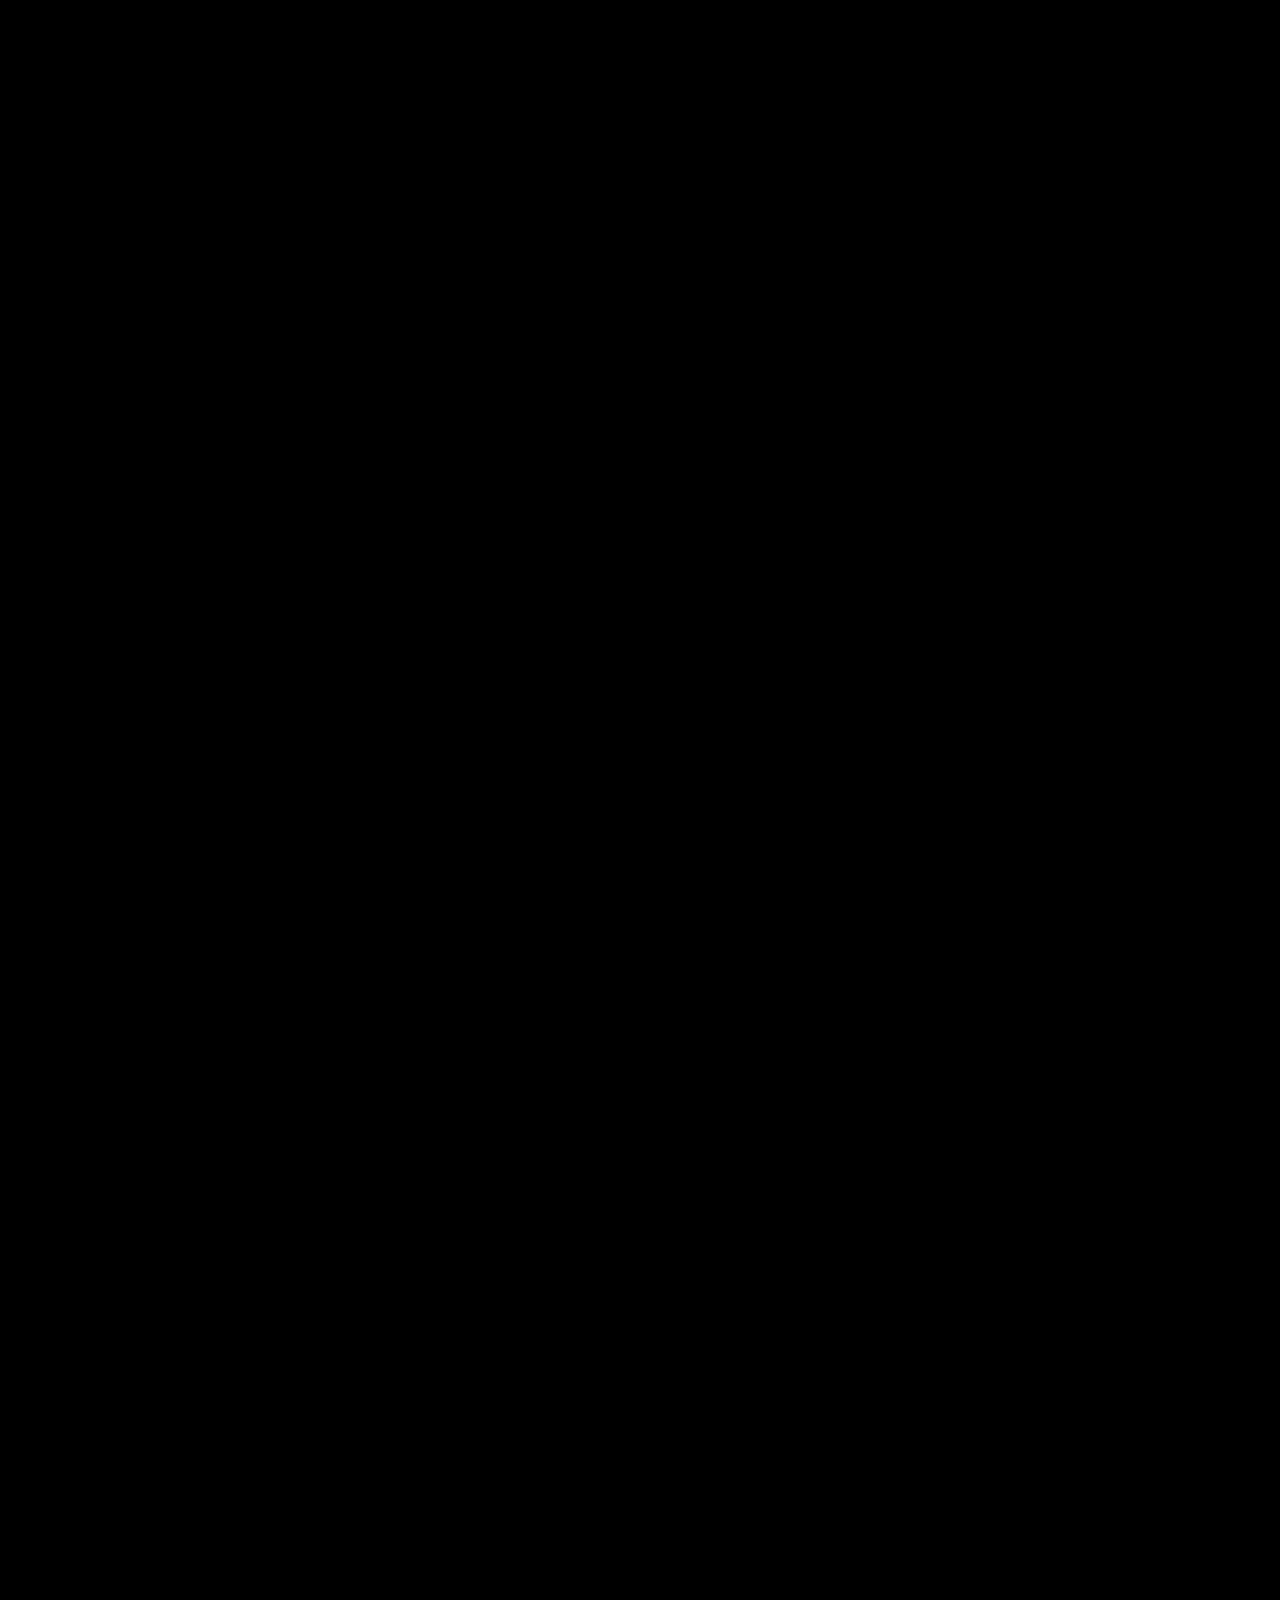
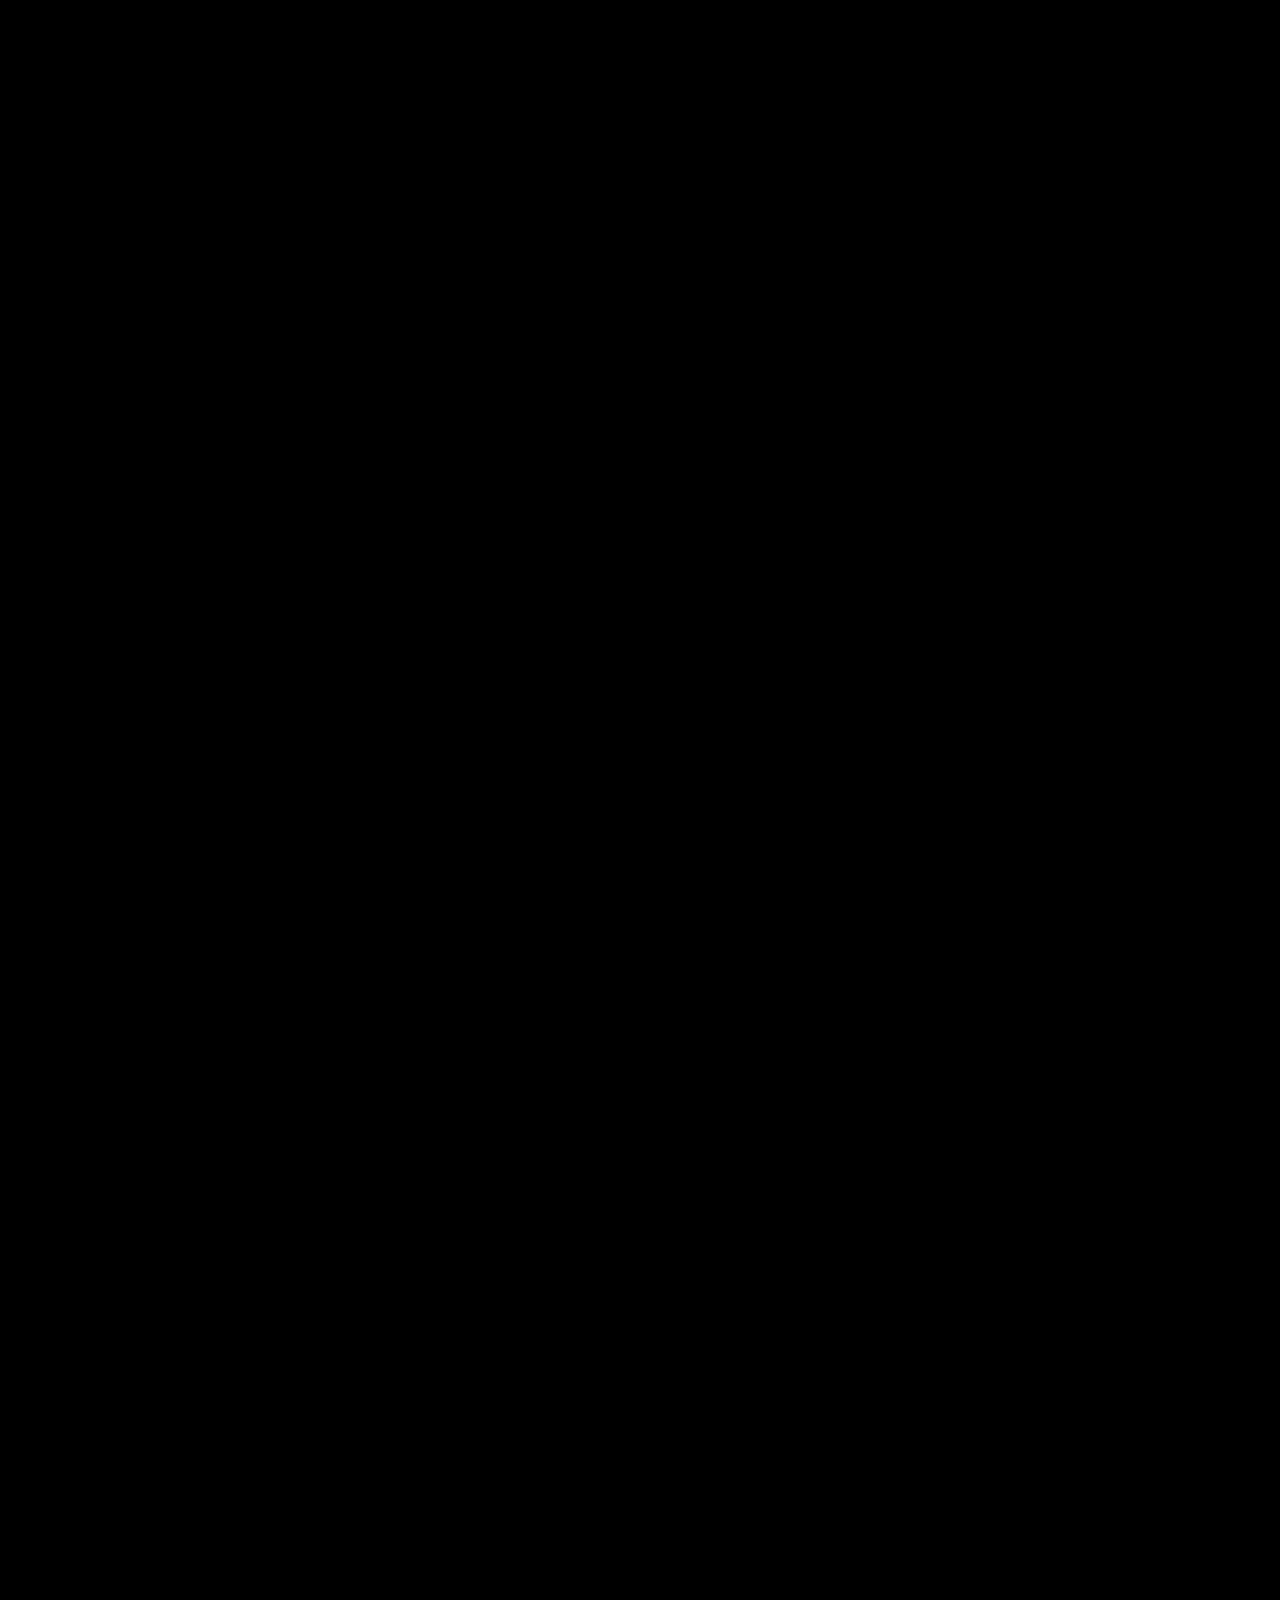
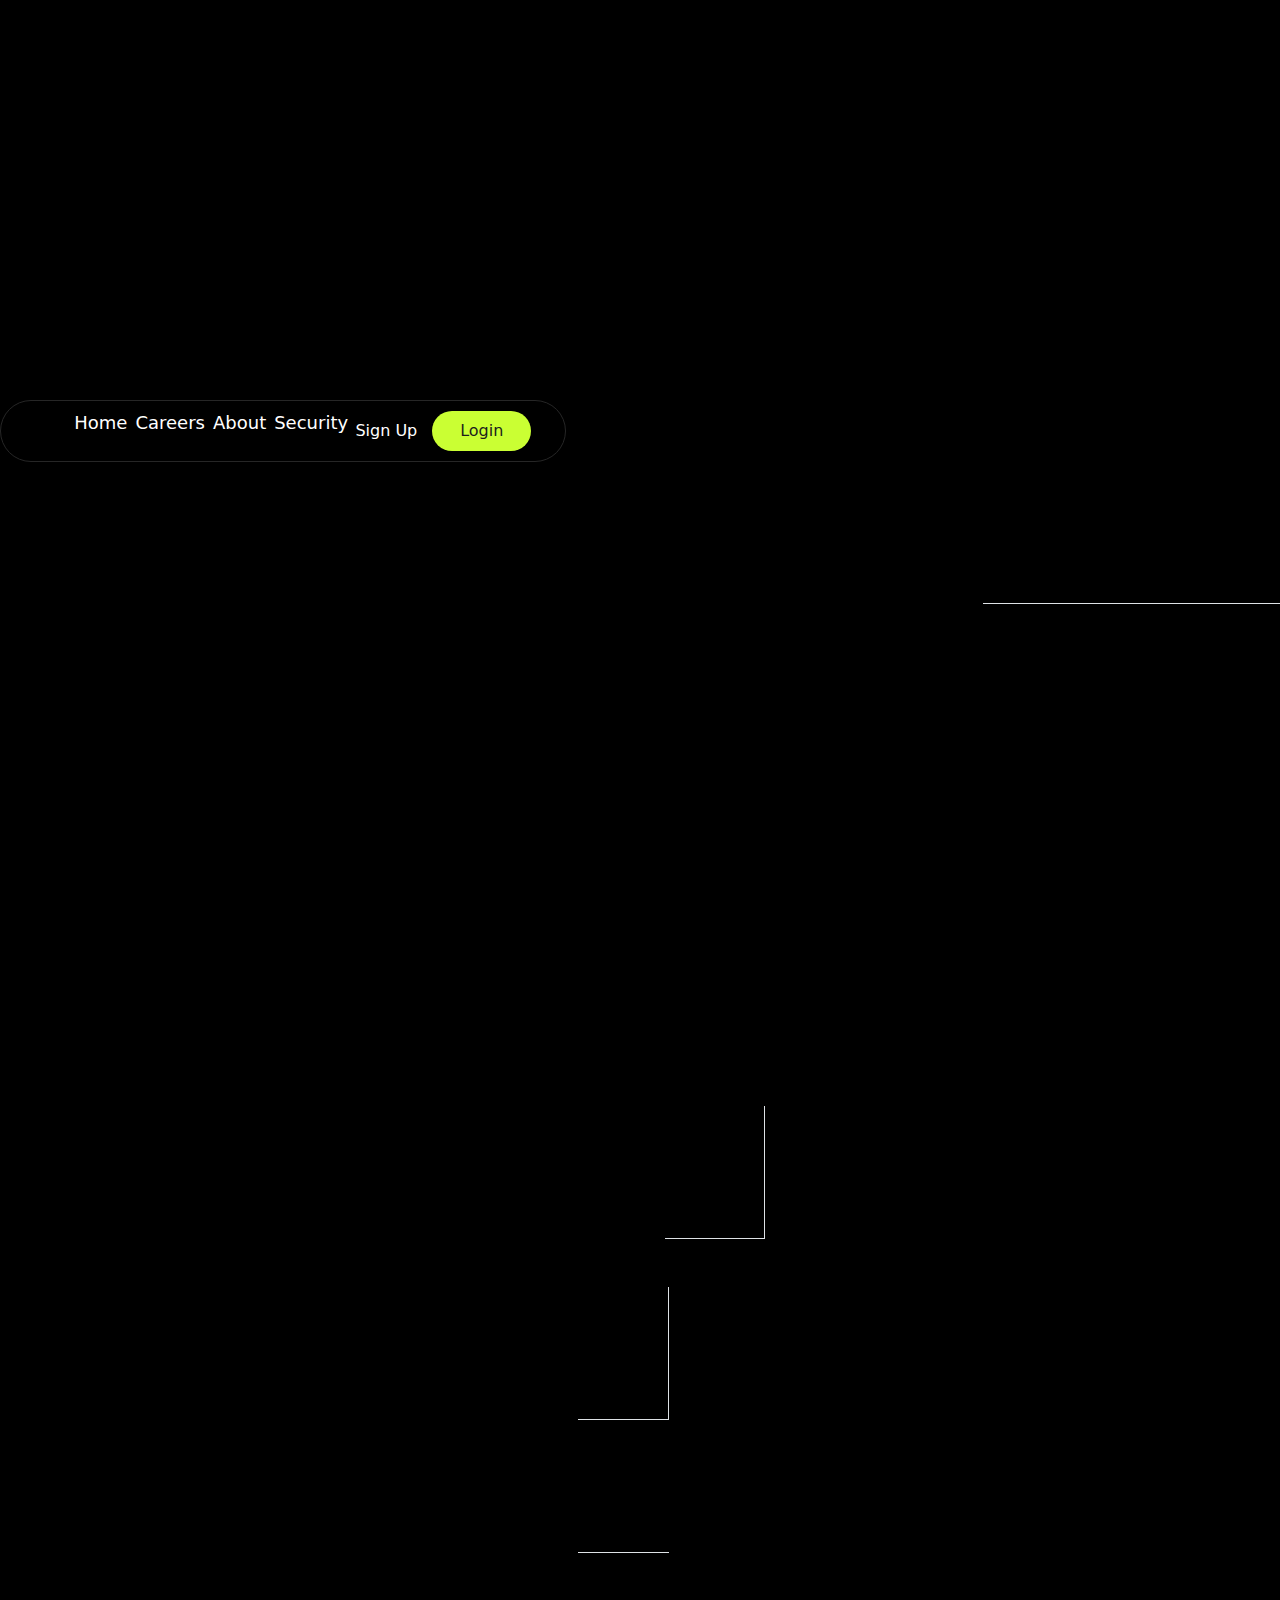
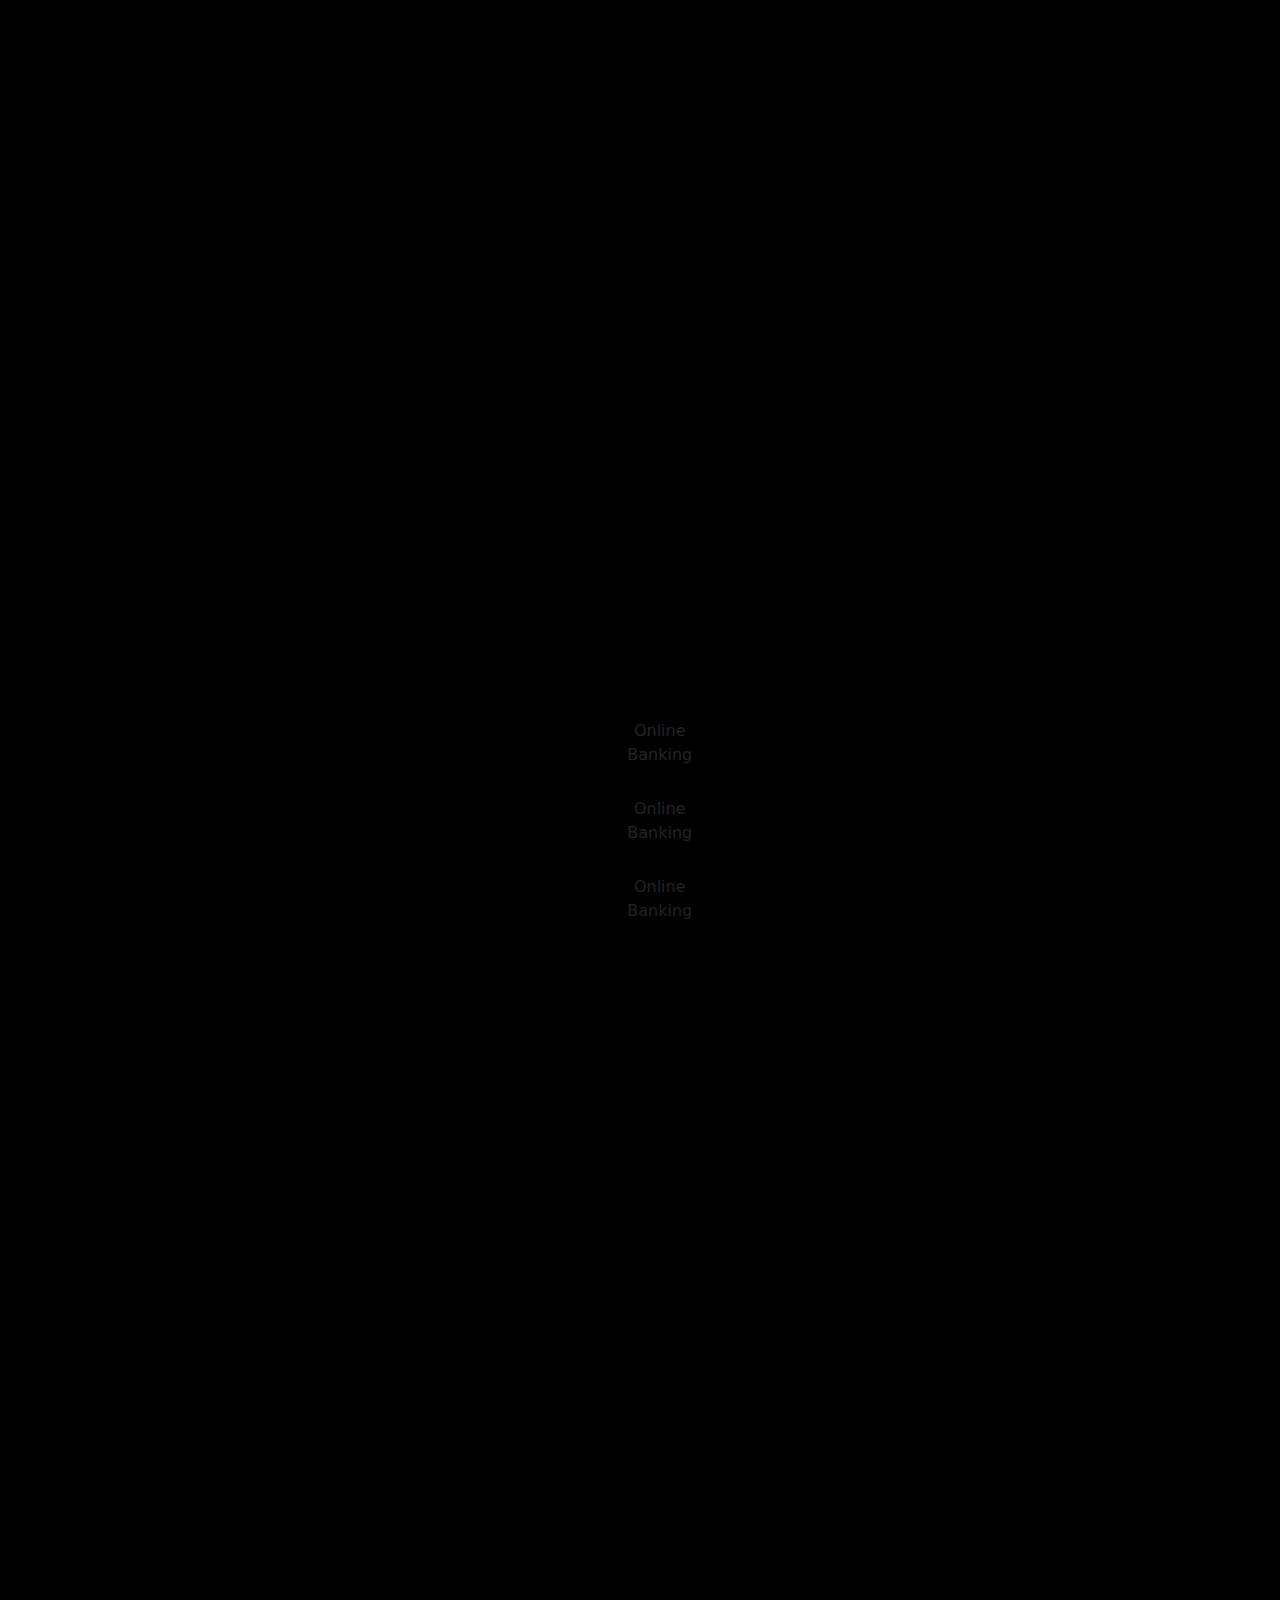
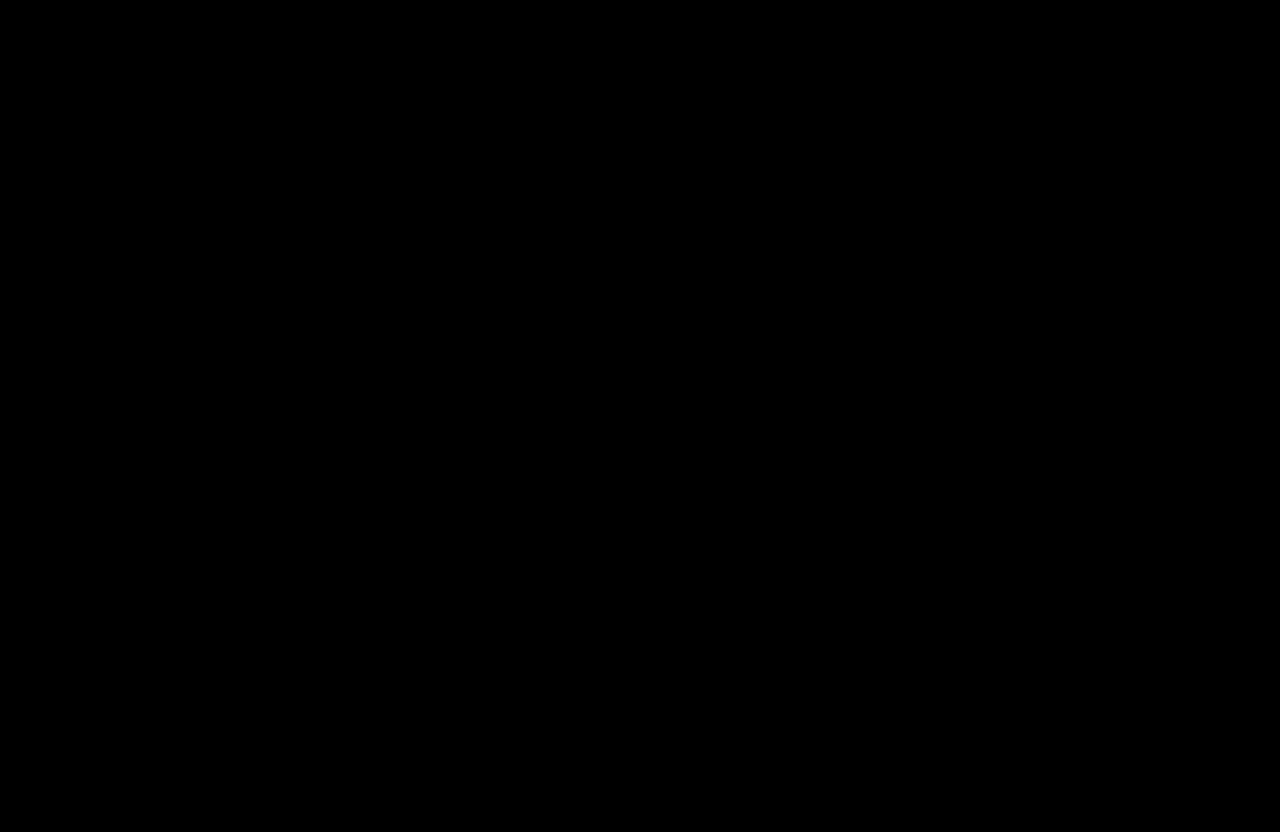
==== commit acbb4af6: "Added new section to index.html for bill pay and transfers, and a new section for testimonials with " ====
--- a/index.html
+++ b/index.html
@@ -431,10 +431,67 @@
                 </p>
               </div>
             </div>
+            <div class="bxr col-lg-5 rounded-4 p-lg-4 p-md-3 p-3 d-flex flex-column gap-2" data-aos="zoom-in">
+              <div class="d-flex justify-content-between">
+                <span data-aos="zoom-in" class="text-white fs-4">Bill Pay and Transfers</span>
+                <span data-aos="zoom-in"><img src="assets/icons/home_icon/up-arrow.png" alt=""></span>
+              </div>
+              <p class="text-white" data-aos="zoom-in">
+                Save time and avoid late fees with our convenient bill pay service. Set up recurring payments or make one-time transfers between your 
+                accounts with just a few clicks.
+              </p>
+            </div>
+
           </div>
         </div>
       </div>
     </section>
+
+
+     <!-- Section-5 -->
+     <section id="bold" >
+      <div class="container-sm py-5">
+        <div class="pb-5 mb-4 " data-aos="fade-left" data-aos-easing="ease-out-cubic" data-aos-duration="1000">
+          <h2 id="Testimonials">
+            Our <span class="c">Testimonials</span>
+          </h2>
+          <div class="row justify-content-between " data-aos="fade-up" data-aos-easing="ease-out-cubic" data-aos-duration="1000">
+            <p class="col-lg-6 col-md-6 col-sm-12 my-3 fs-6" id="Testimonials">Lorem ipsum dolor sit amet consectetur. Blandit odio semper risus pellentesque elit.
+              Pellentesque eget ut imperdiet nulla penatibus. Nascetur viverra arcu sed amet cursus purus.
+            </p>
+            <div class=" d-flex rounded-pill border-2 border-dark col-lg-4 col-md-4 col-sm-12 selection" >
+              <button type="submit" class="btn b w-50 rounded-pill border border-dark pills p-2">For Individuals</button>
+              <button type="submit" class="btn  w-50 rounded-pill pills p-2">For Businesses</button>
+            </div>
+          </div>
+        </div>
+        <!-- Slider main container -->
+        <div class="swiper text-body-white">
+          <!-- Additional required wrapper -->
+          <div class="swiper-wrapper z-0" data-aos="fade-right" data-aos-easing="ease-out-cubic" data-aos-duration="1000">
+            <!-- Slides -->
+            <div class="swiper-slide border border-dark rounded-4" data-swiper-autoplay="2000">  
+              <div class="text-center gy-4">
+                <div class="slash"><img src="./images/Icon.svg" alt="" srcset=""></div>
+                <p class="py-4 mx-2">YourBank has been my trusted financial partner for years. thier personalized service and innovative 
+                  digital banking solutions have made managing my finances a breeze
+                </p>
+                <h5  class="c">Sara T</h5>
+              </div>
+            </div>
+            <div class="swiper-slide border border-dark rounded-4" data-swiper-autoplay="2000">
+              <div class="text-center gy-4">
+                <div class="slash"><img src="./images/Icon.svg" alt="" srcset=""></div>
+                <p class="py-4 mx-2">I recently started my own business, and YourBank has been instrumental in helping 
+                  me set up my business accounts and secure the financing I needed.
+                </p>
+                <h5  class="c">John D</h5>
+              </div>
+            </div>
+            </div>
+            </div>
+            </div>
+            </section>
 
     </main>
 
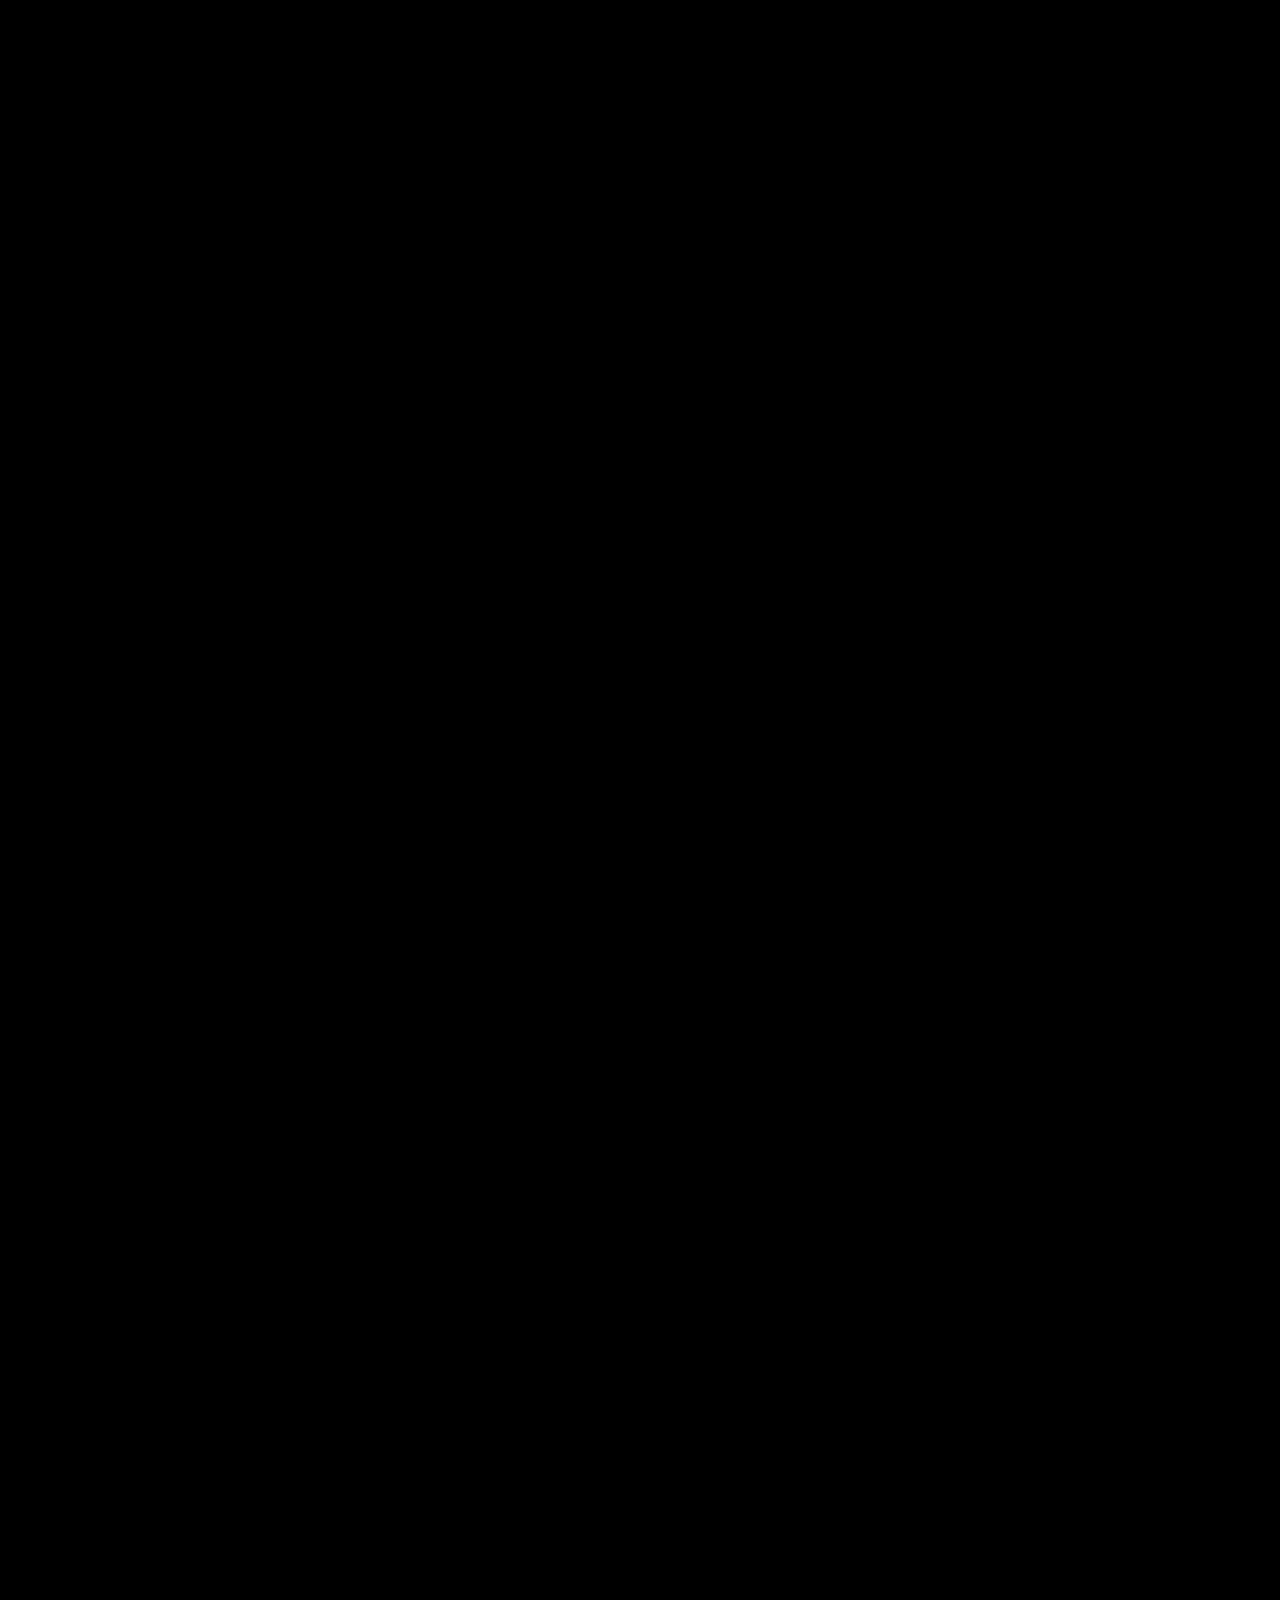
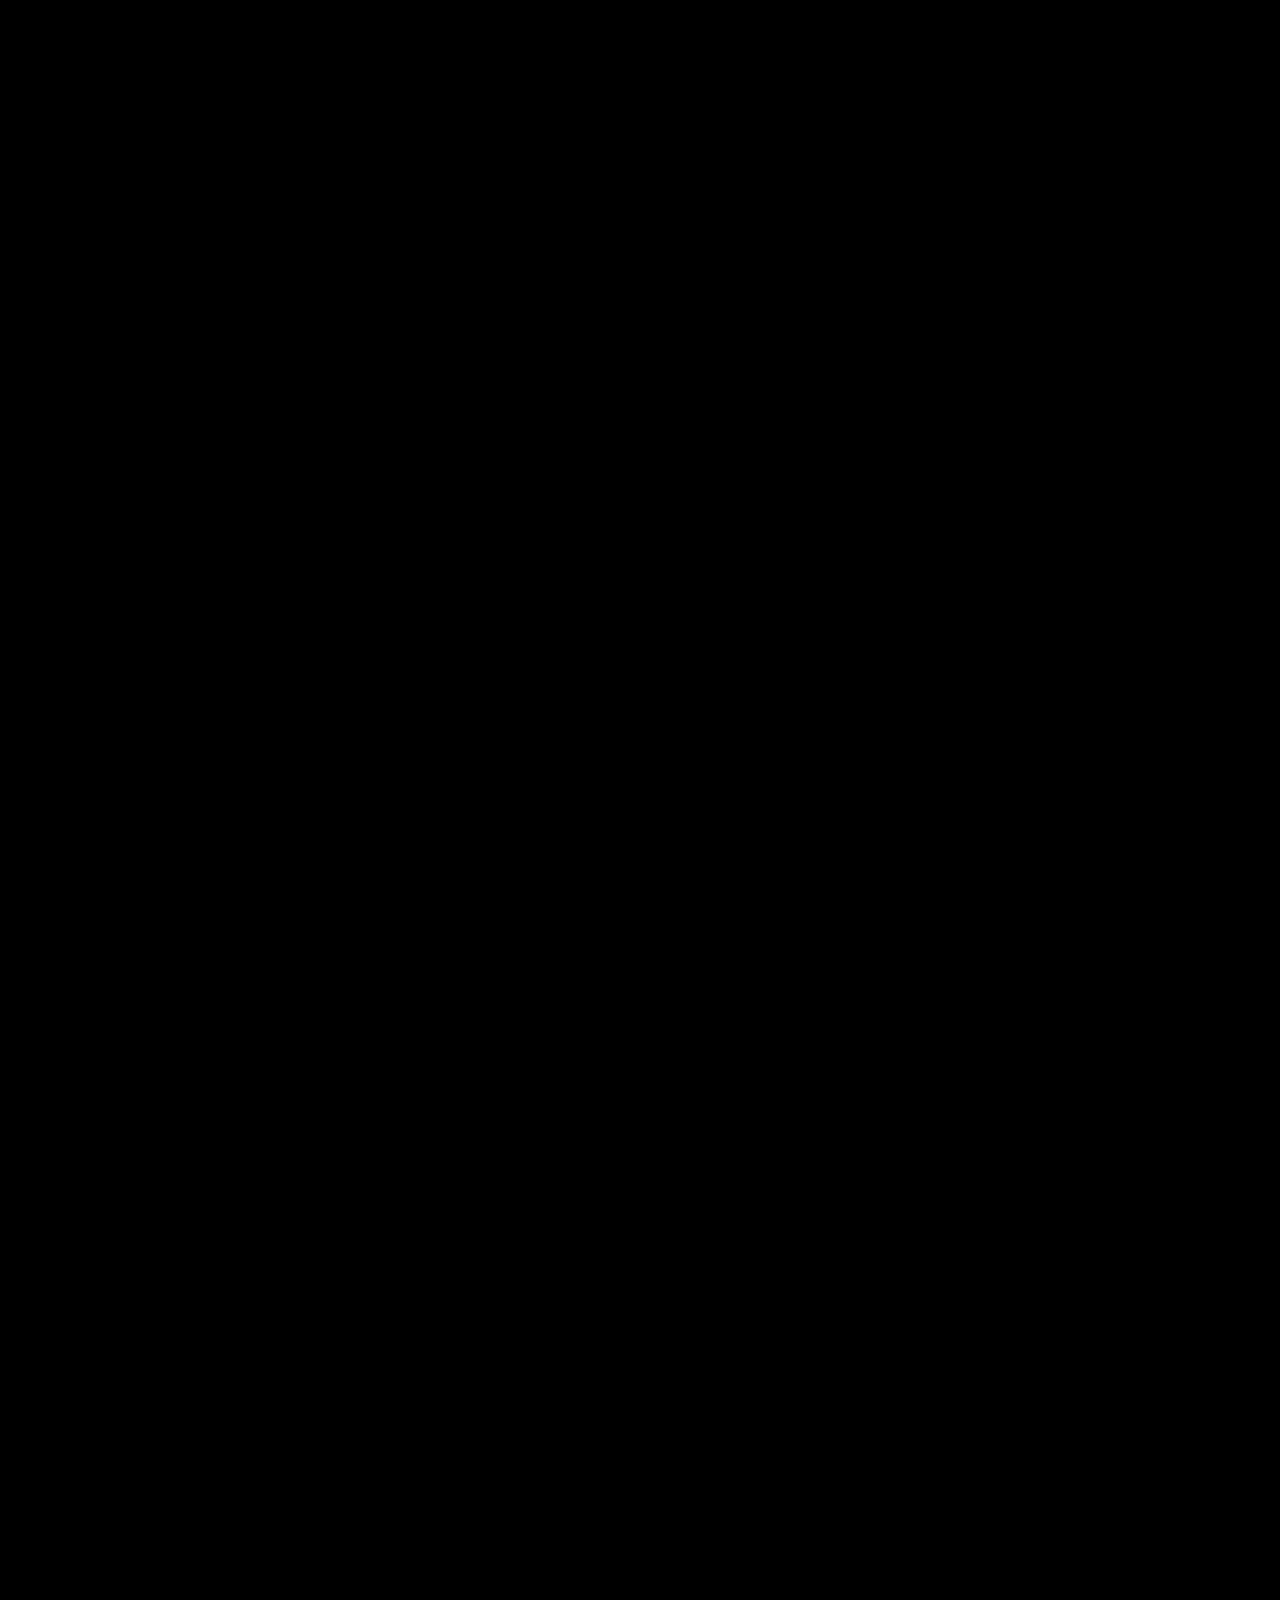
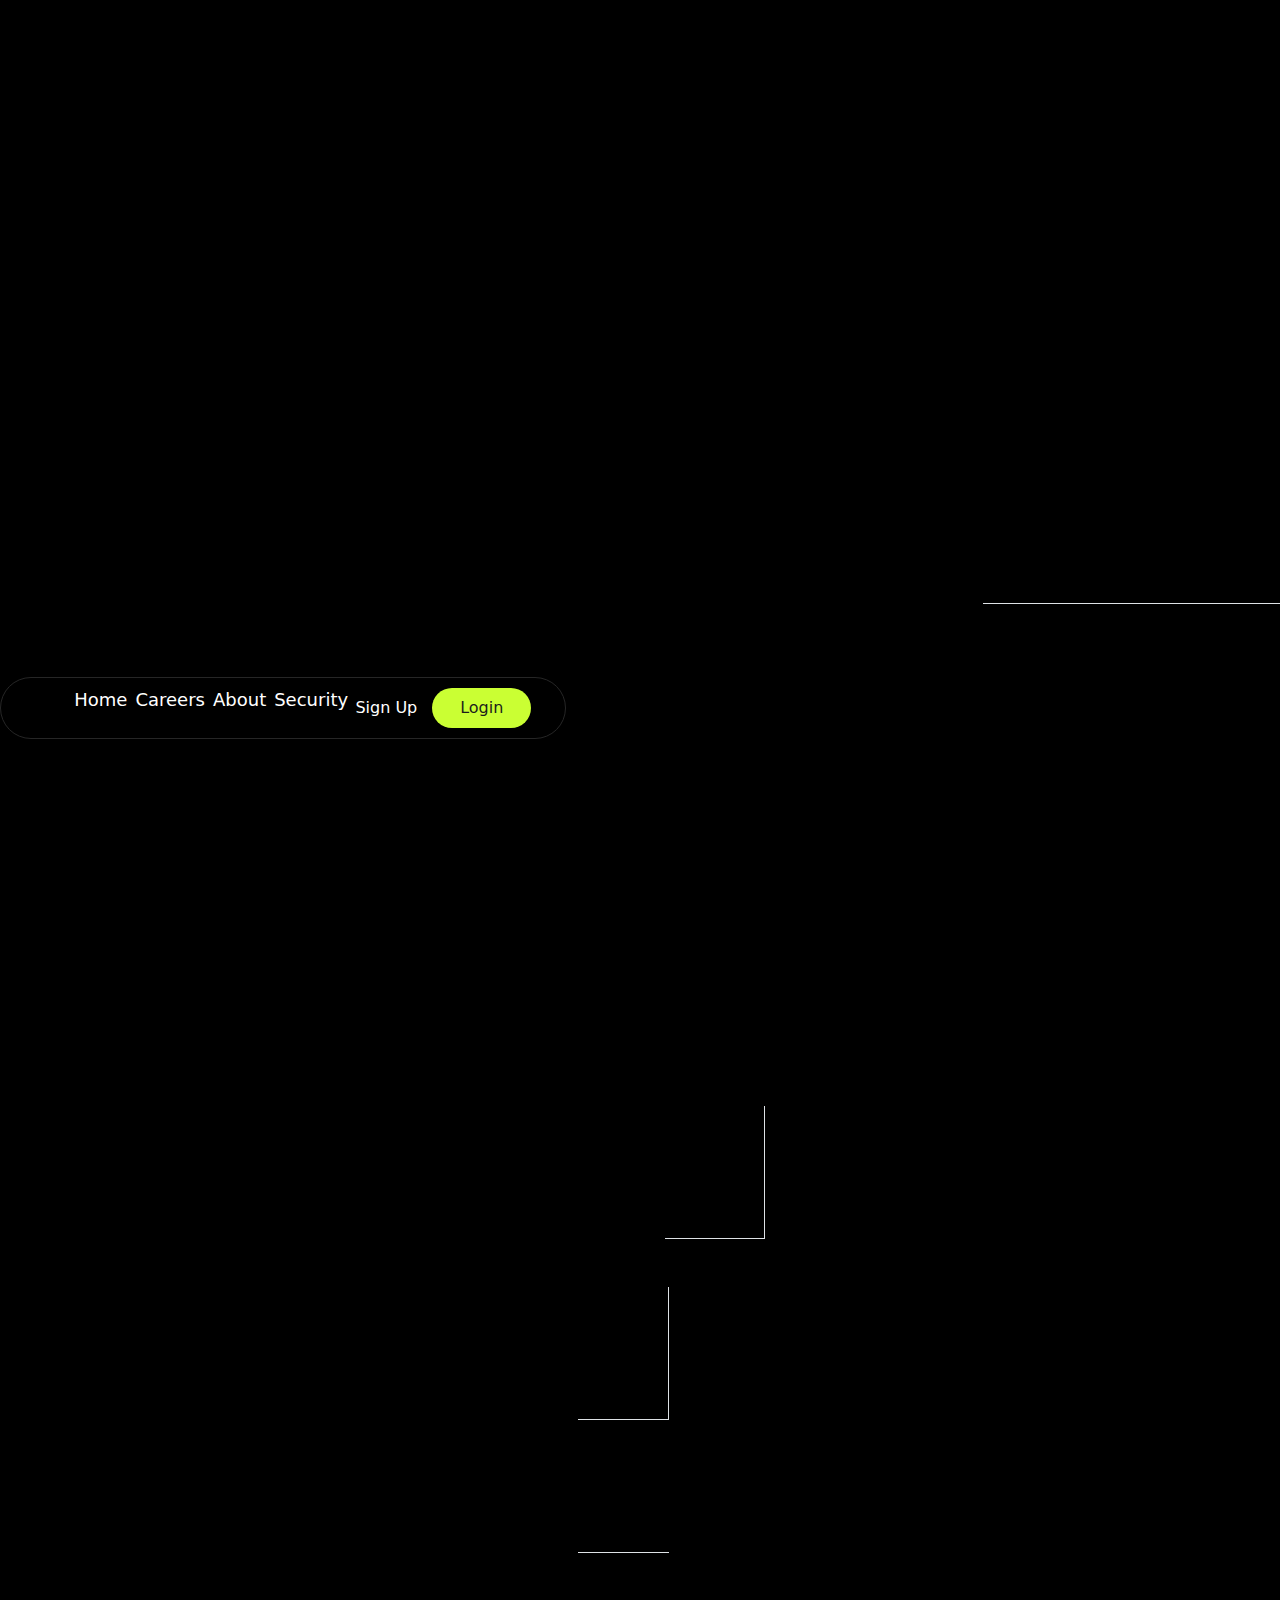
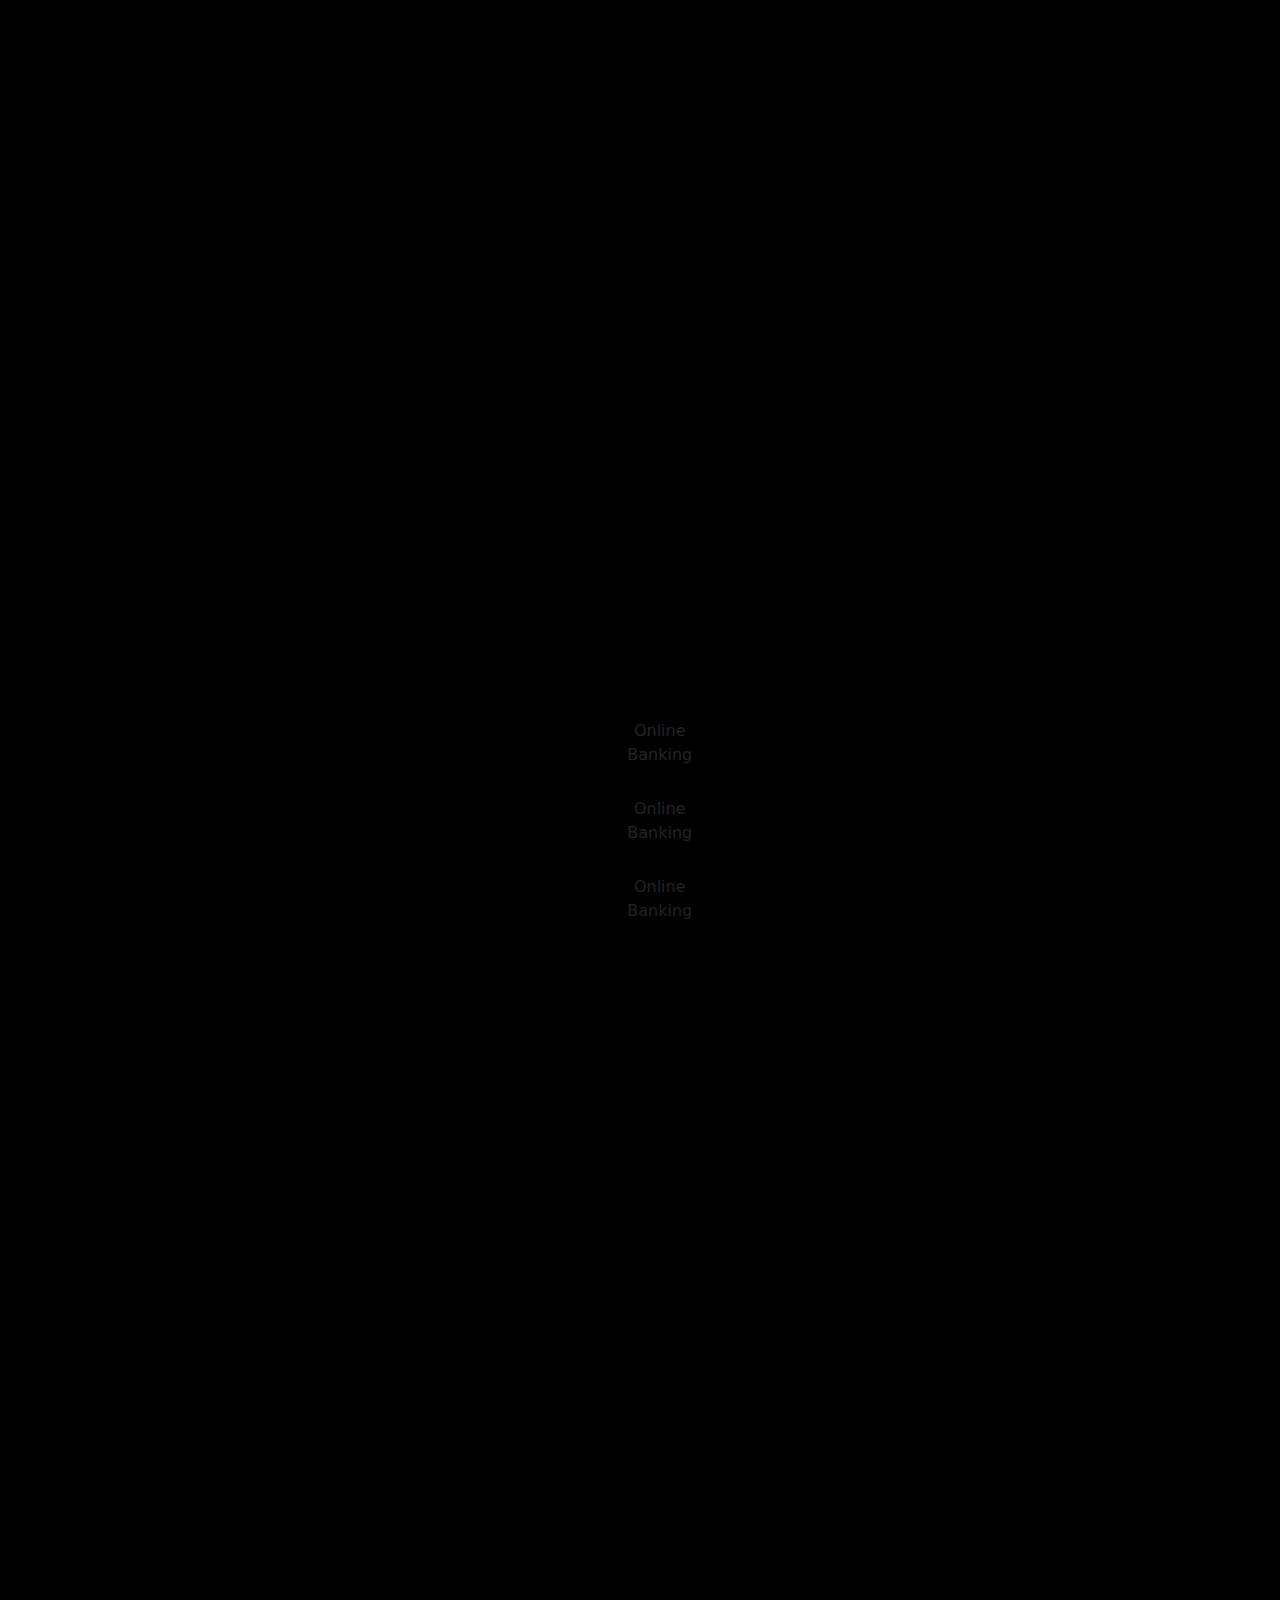
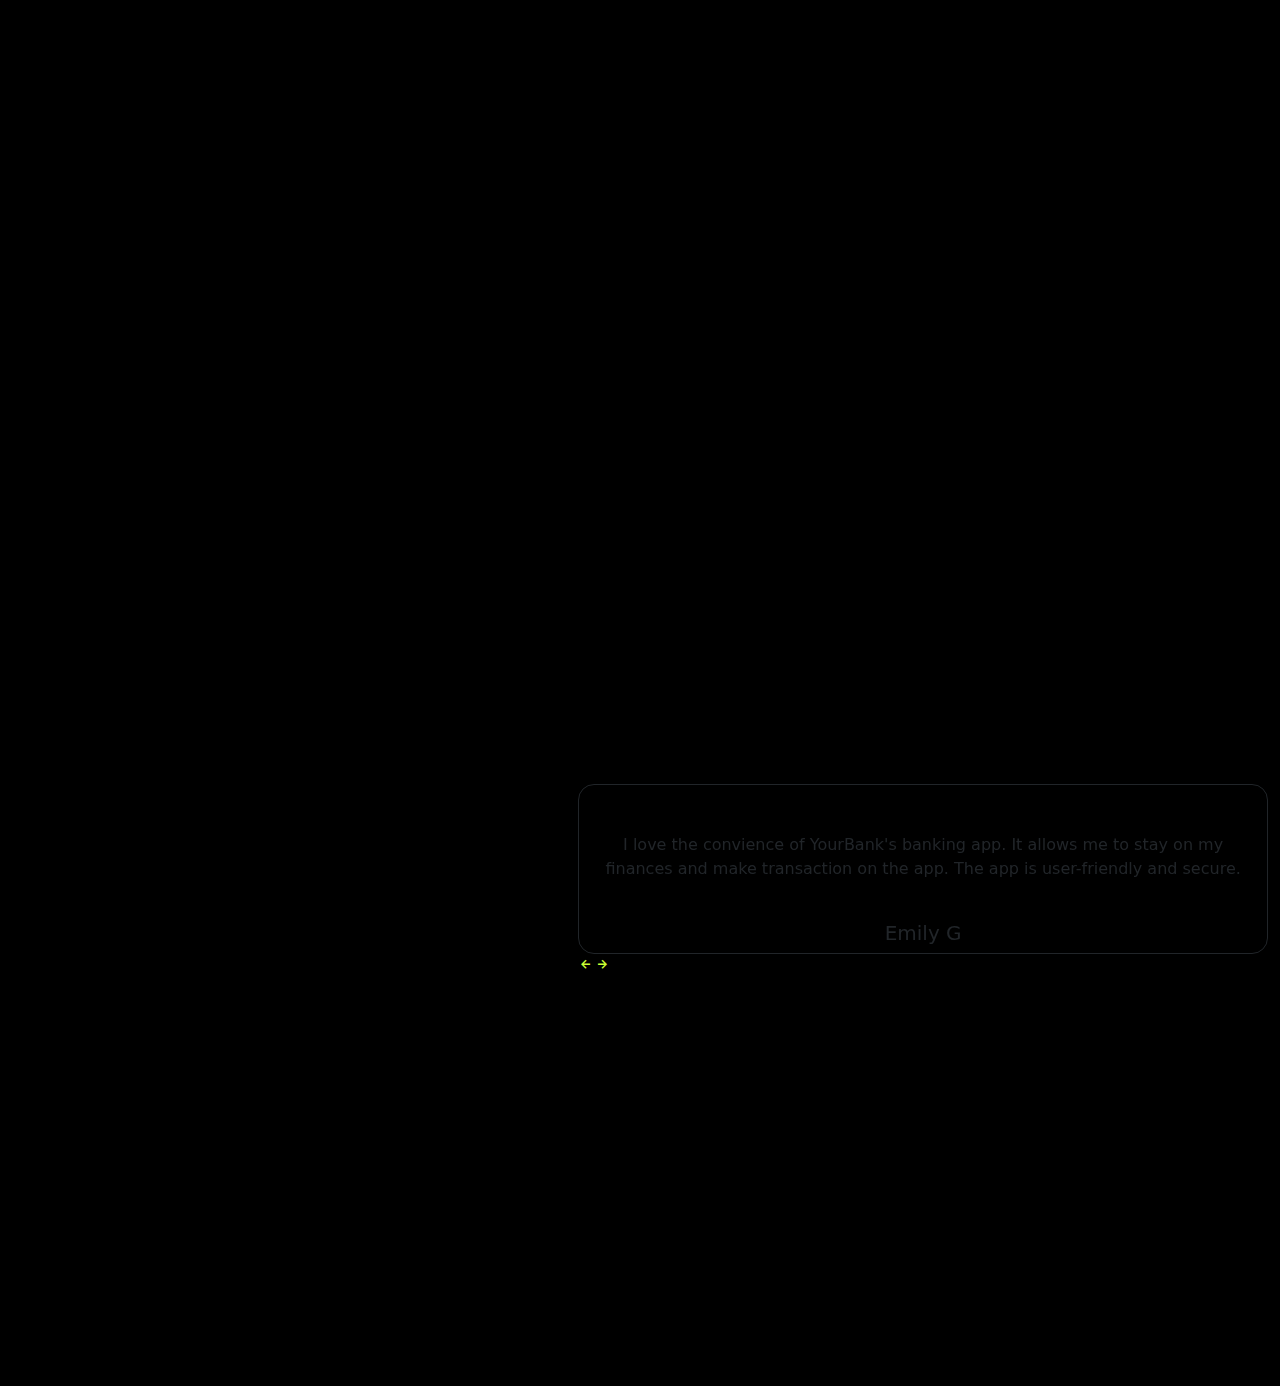
==== commit f0a4643d: "Completed last section and added new one" ====
--- a/index.html
+++ b/index.html
@@ -465,11 +465,15 @@
             </div>
           </div>
         </div>
+
         <!-- Slider main container -->
         <div class="swiper text-body-white">
+
           <!-- Additional required wrapper -->
           <div class="swiper-wrapper z-0" data-aos="fade-right" data-aos-easing="ease-out-cubic" data-aos-duration="1000">
+            
             <!-- Slides -->
+
             <div class="swiper-slide border border-dark rounded-4" data-swiper-autoplay="2000">  
               <div class="text-center gy-4">
                 <div class="slash"><img src="./images/Icon.svg" alt="" srcset=""></div>
@@ -479,6 +483,7 @@
                 <h5  class="c">Sara T</h5>
               </div>
             </div>
+
             <div class="swiper-slide border border-dark rounded-4" data-swiper-autoplay="2000">
               <div class="text-center gy-4">
                 <div class="slash"><img src="./images/Icon.svg" alt="" srcset=""></div>
@@ -489,9 +494,59 @@
               </div>
             </div>
             </div>
-            </div>
-            </div>
-            </section>
+
+            <div class="swiper-slide border border-dark rounded-4" data-swiper-autoplay="2000">
+              <div class="text-center ">
+                <div class="slash"><img src="./images/Icon.svg" alt="" srcset=""></div>
+                <p class="py-4 mx-2">
+                  I love the convience of YourBank's banking app. It allows me to stay on my finances and make transaction on the app. 
+                  The app is user-friendly and secure.
+                </p>
+                <h5  class="c">Emily G</h5>
+              </div>
+            </div>
+          </div>
+          
+          <!-- If we need navigation buttons -->
+          <div class="swipernav d-flex">
+            <div class="  rounded-5"><i class='button-prev bx bx-left-arrow-alt' style='color:#caff33'  ></i></div>
+            <div class="  rounded-5"><i class='button-next bx bx-right-arrow-alt'style='color:#caff33'></i></div>
+          </div>
+        </div>
+      </div>
+    </section>
+
+               <!-- Section-6 -->
+    <section class="my-5">
+
+      <div class="container">
+
+        <div class="bx p-lg-5 p-4 rounded-5">
+
+          <div class="text-center text-lg-start">
+
+            <span class="fs-2 text-white" data-aos="fade-down">Start your financial journey with<Span style="color: #CAFF33;">YourBank today!</Span></span>
+           
+            <div class="row mt-3 justify-content-lg-between justify-content-center">
+              
+              <p class="col-lg-8 pt-2" style="color: #E4E4E7;" data-aos="fade-up">
+                Ready to take control of your finances? Join YourBank now, and let us help you achieve your financial goals with our tailored solutions 
+                and exceptional customer service
+              </p>
+
+              <div class="text-center text-lg-start col-9 col-lg-2">
+                <button class="btn btn-open rounded-pill" data-aos="zoom-in">Open Account</button>
+              </div>
+
+            </div>
+
+          </div>
+
+        </div>
+
+      </div>
+
+    </section>
 
     </main>
 
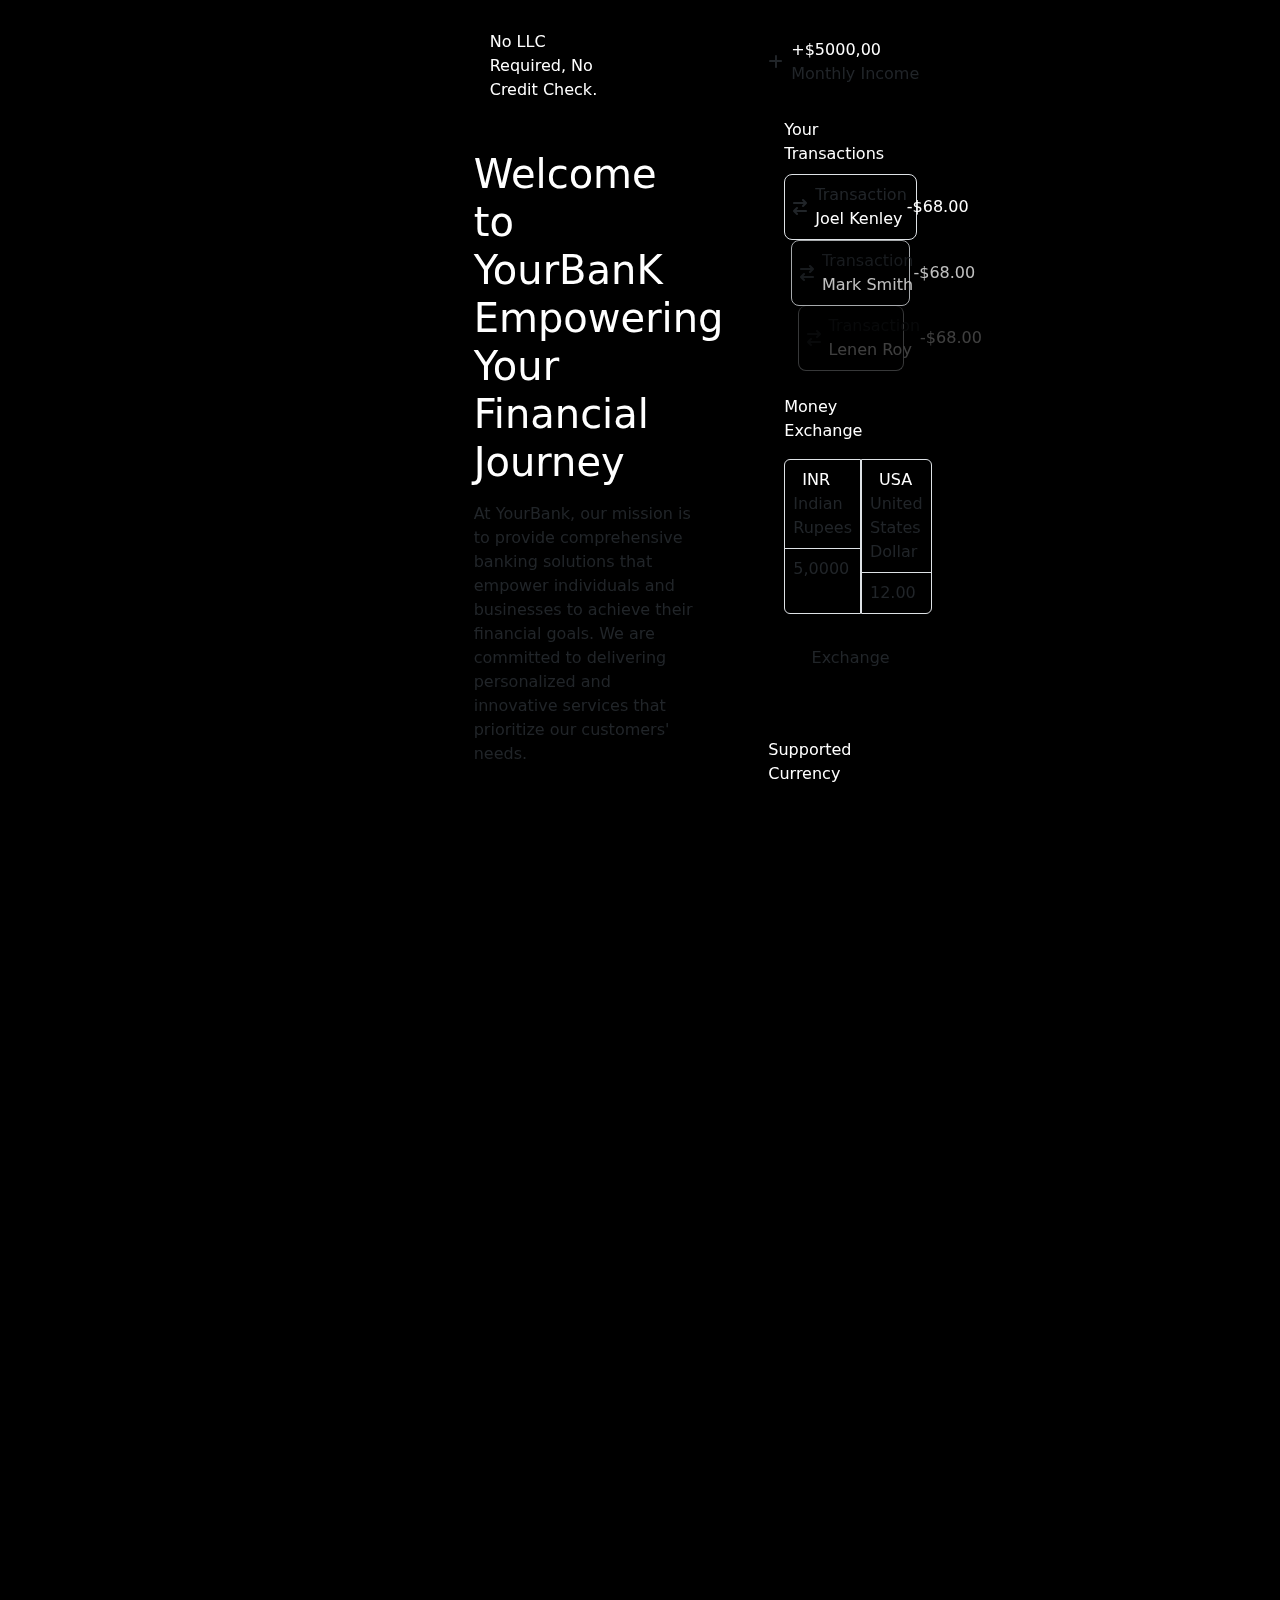
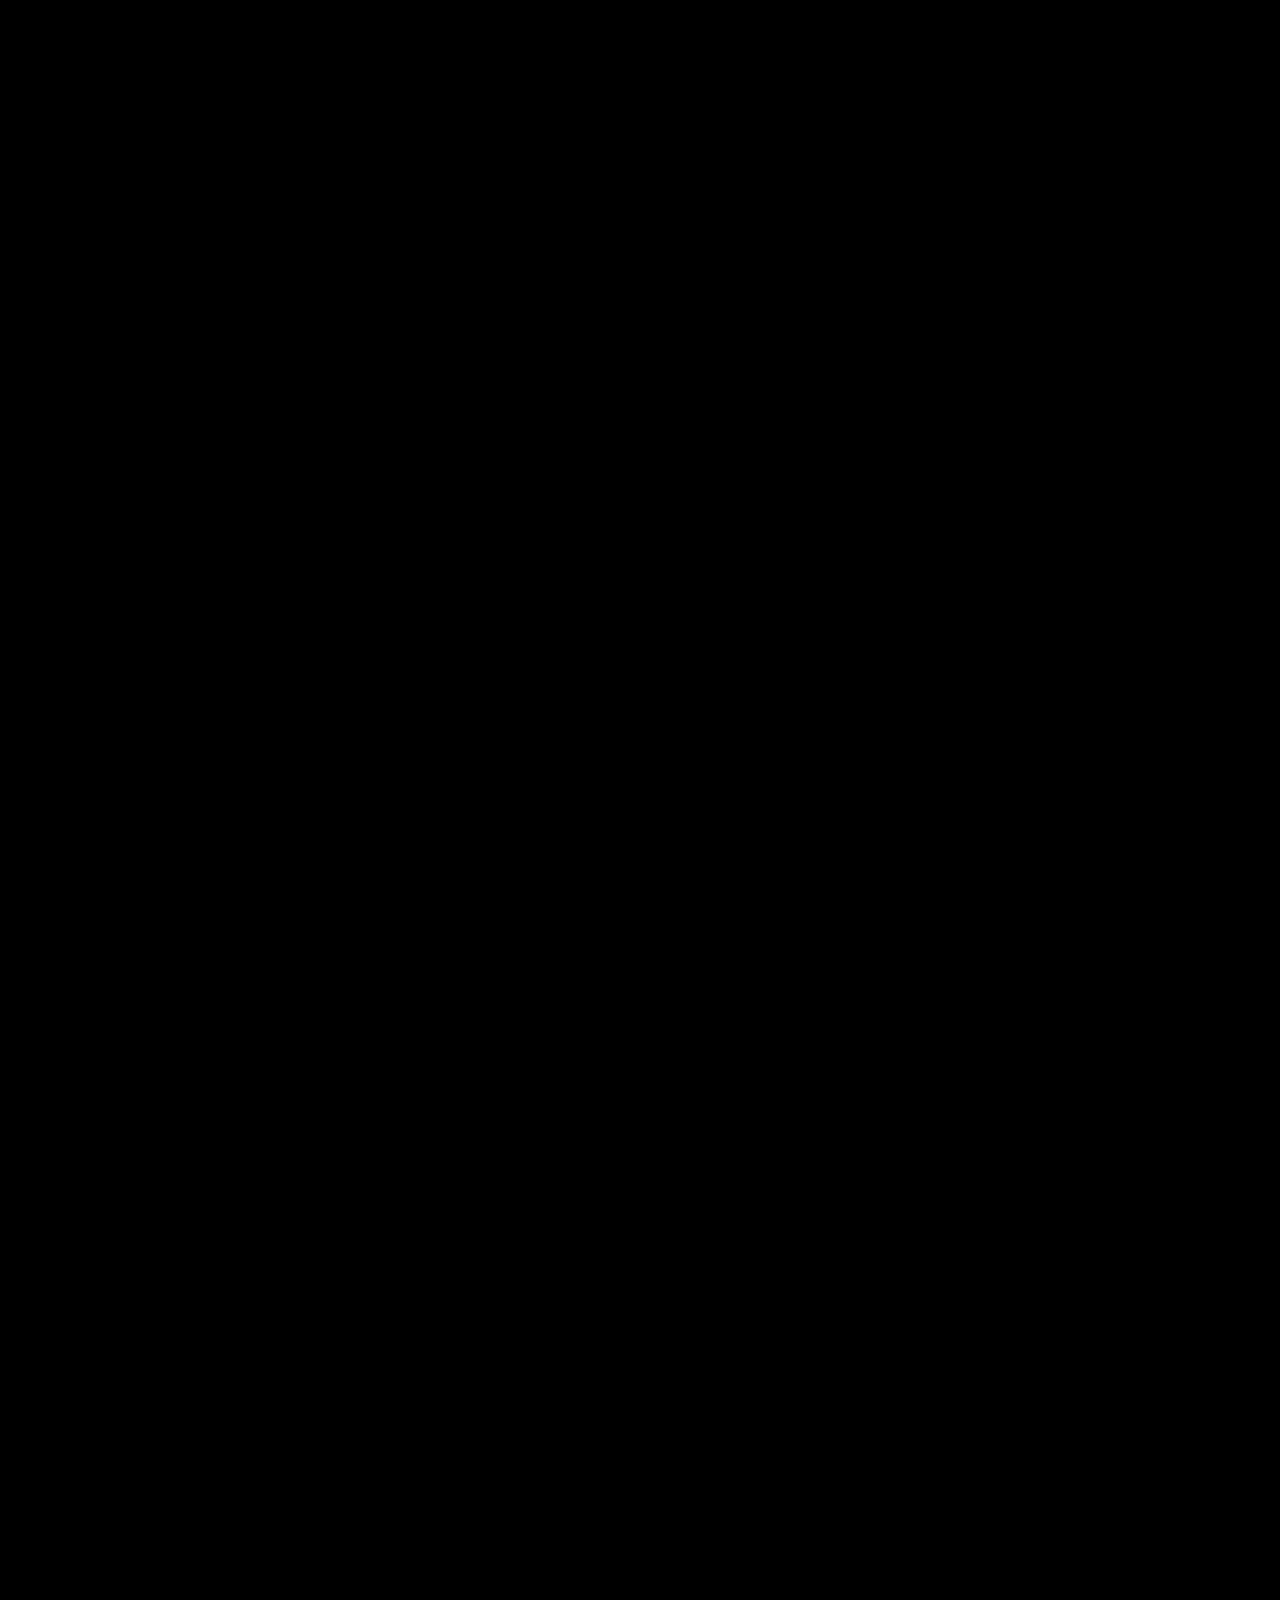
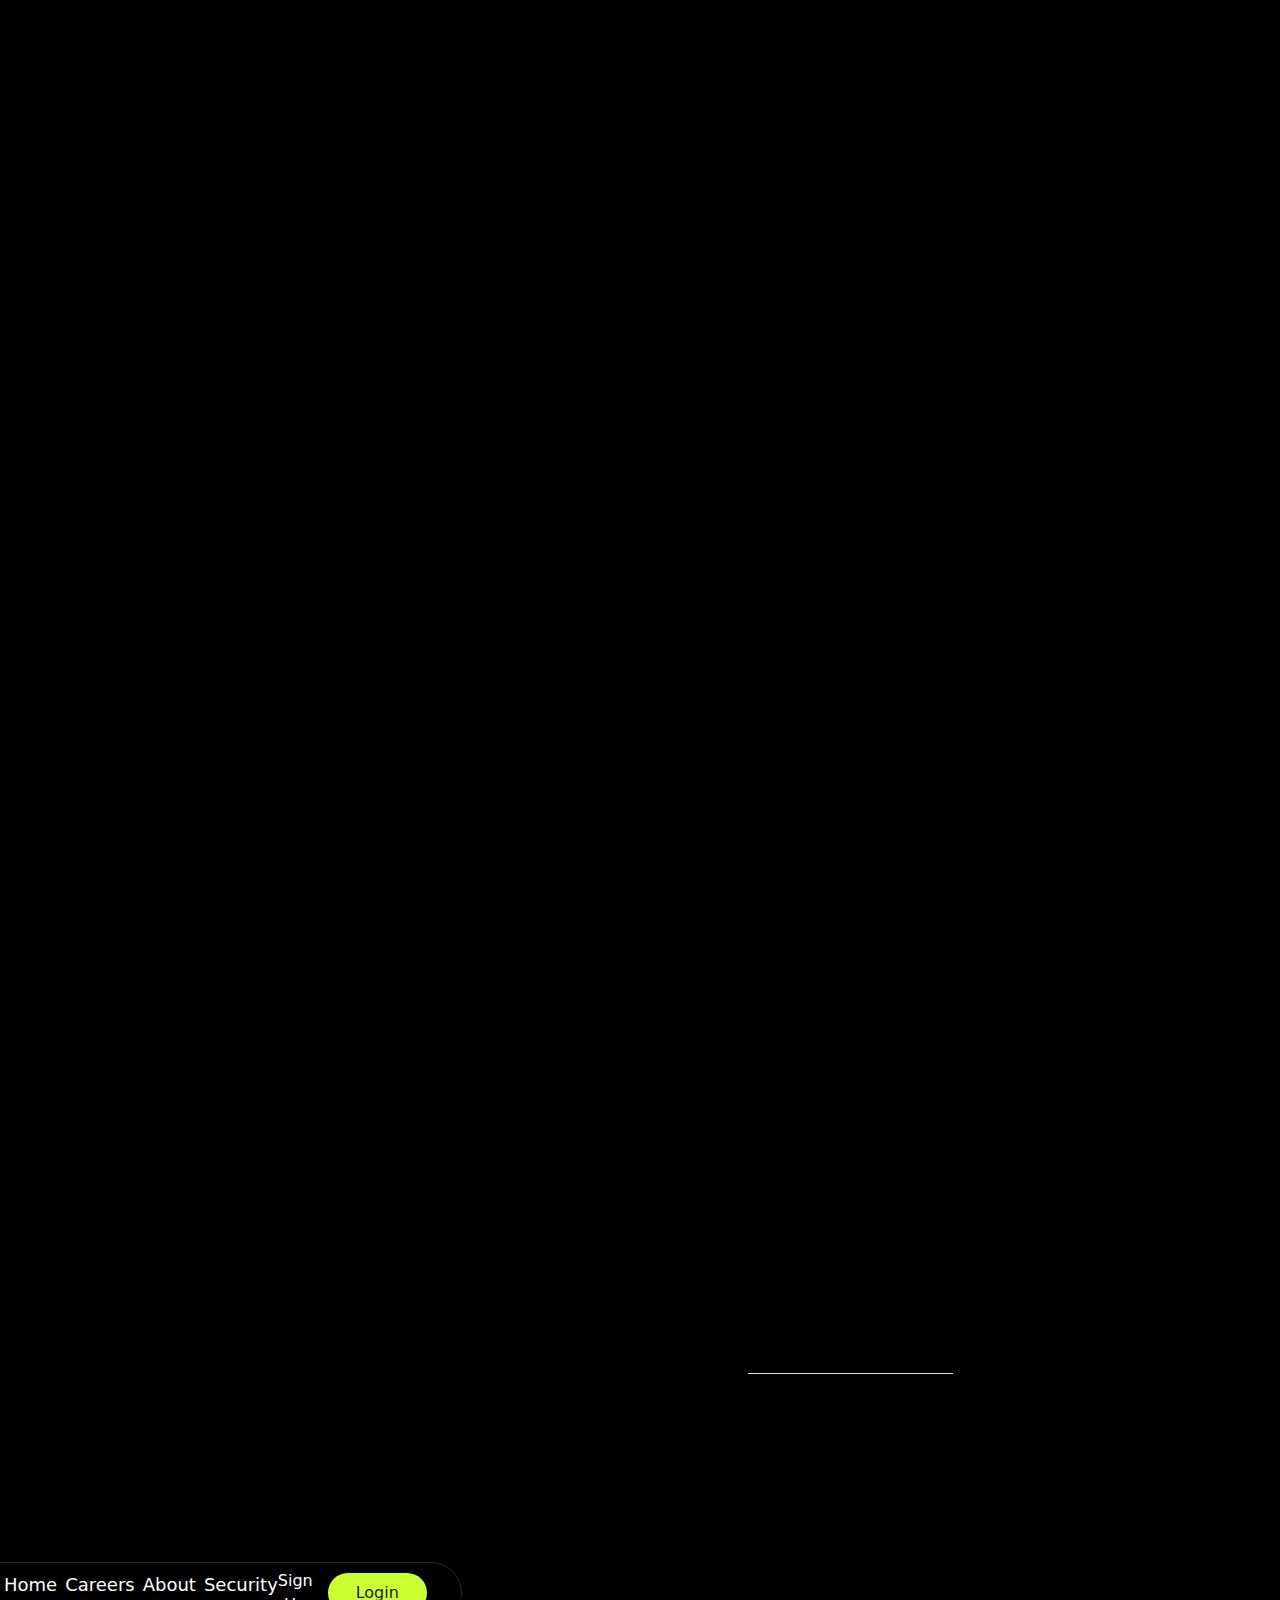
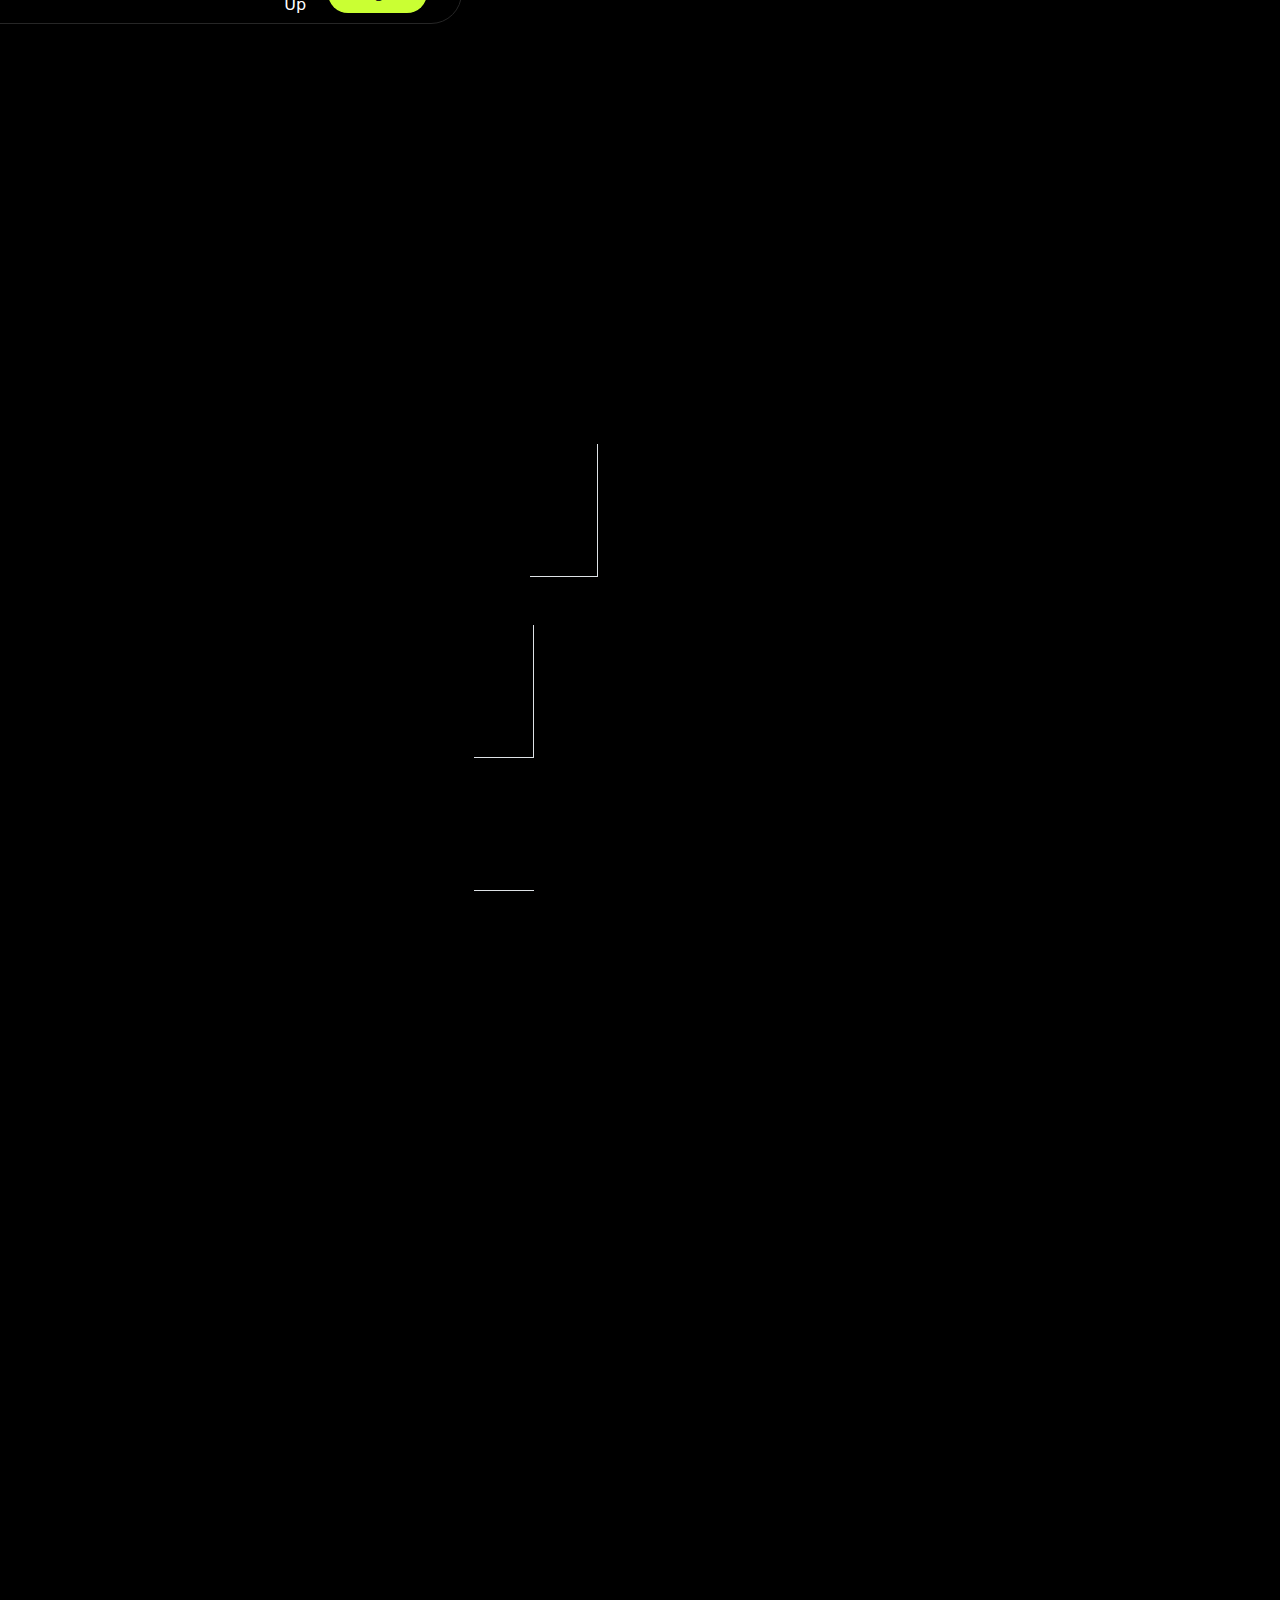
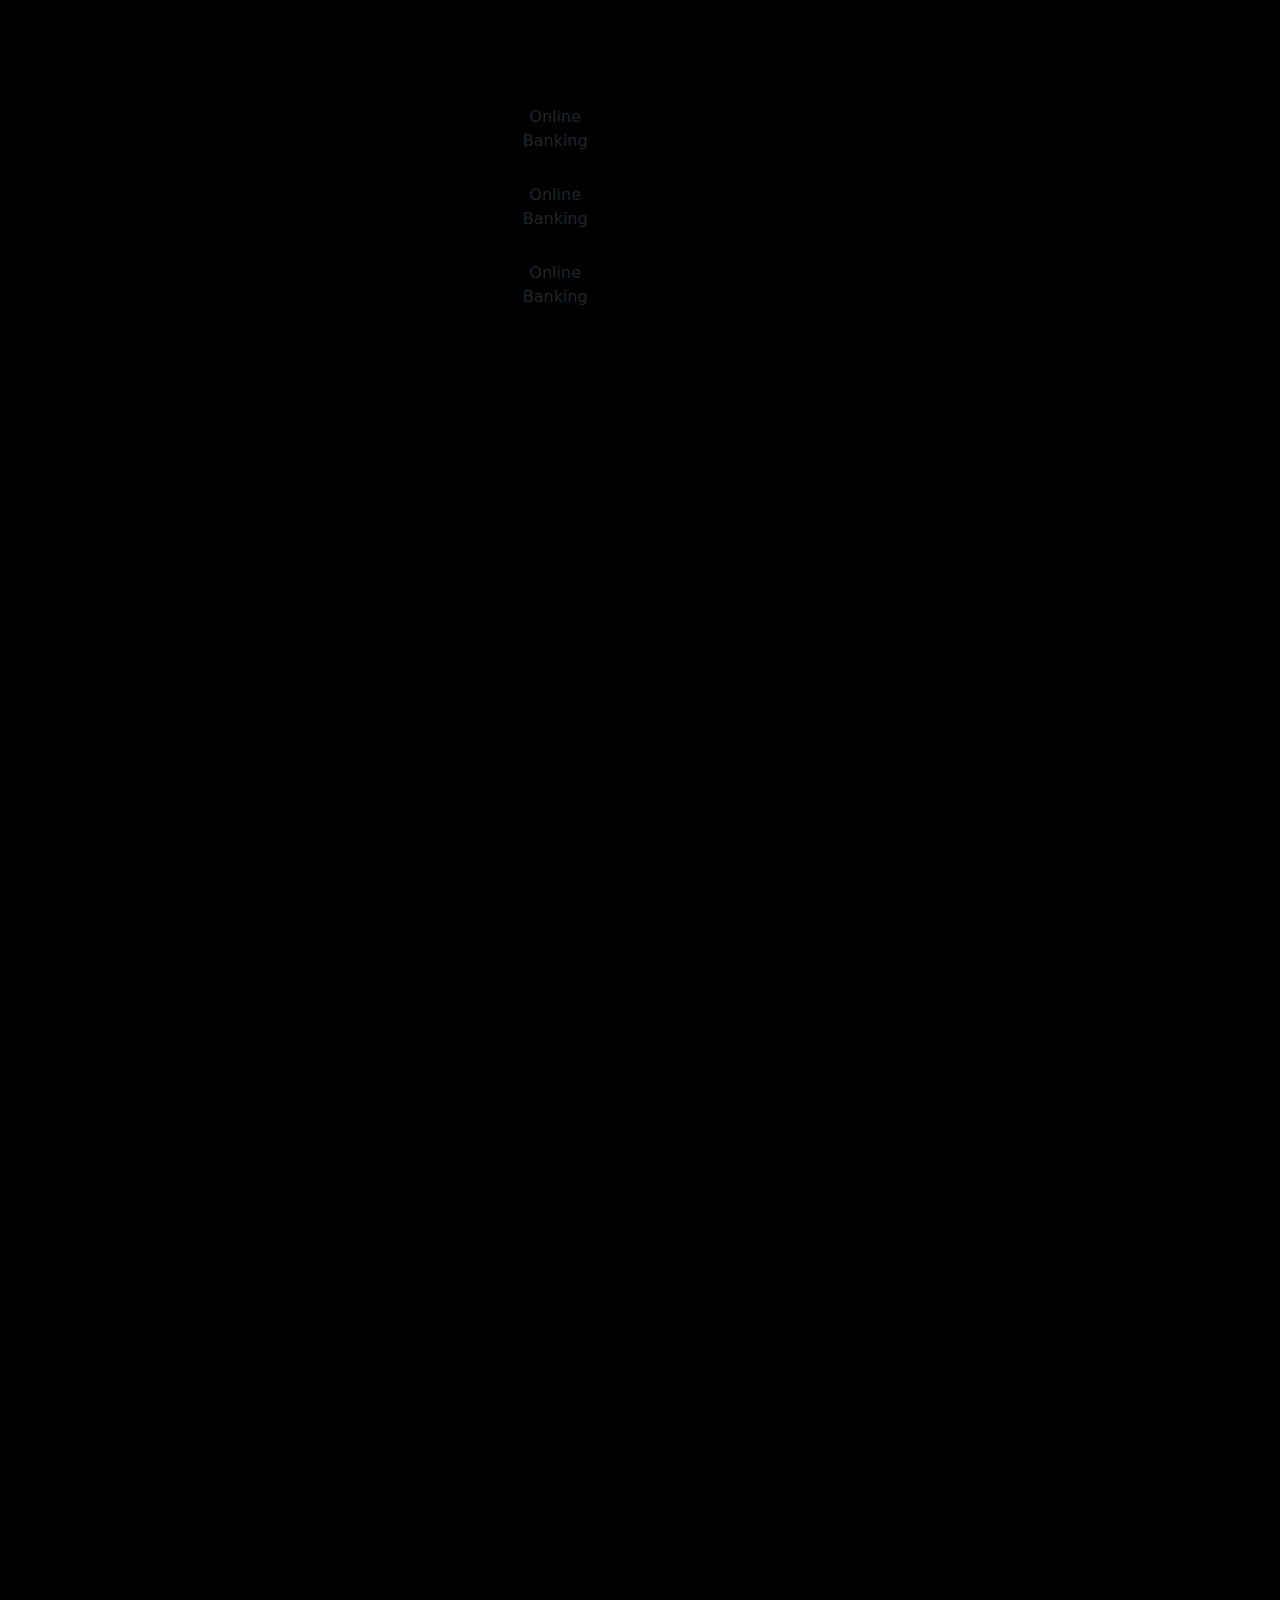
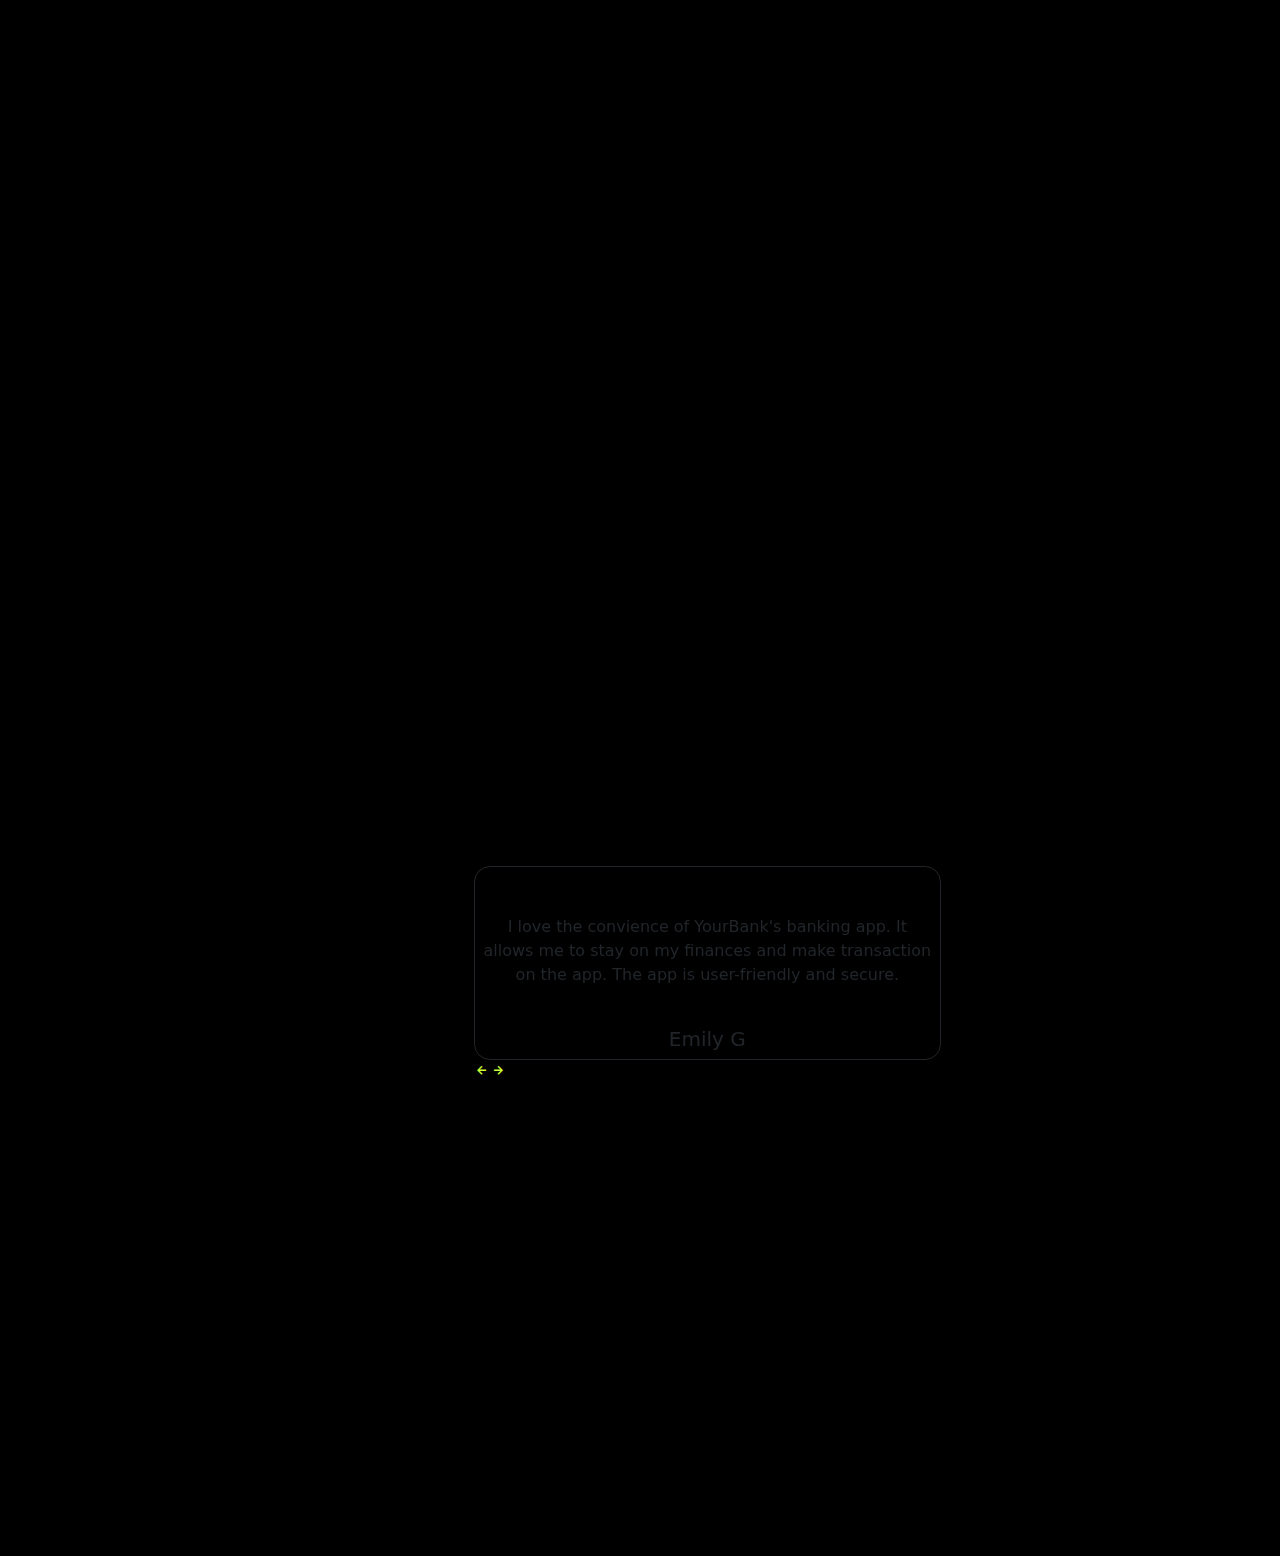
==== commit 5430e9d5: "Added footer section to index.html with navigation links, social handles, and copyright information," ====
--- a/index.html
+++ b/index.html
@@ -550,9 +550,91 @@
 
     </main>
 
+    <!-- Footer -->
+    <footer class="welcome-section-bg-col py-5" data-aos="zoom-in">
+      <div class="footer-contain container-sm py-5 ">
+        <div class="yourbank d-flex justify-content-center align-items-center  text-white gap-1 " data-aos="zoom-in">
+          <img src="assets/icons/home_icon/shape-30.png" alt="" class="align-content-center  align-items-center ">
+          <p class="mt-3">YourBank</p>
+        </div>
+        <div class="list mt-5">
+          <ul class="navbar-nav d-flex flex-row align-content-center justify-content-center gap-1 gap-lg-5   text-white  ">
+            <li class="nav-item" data-aos="zoom-in">
+              <a class="footer-link text-white" style="background-color: #262626;" aria-current="page" href="#">Home</a>
+            </li>
+            <li class="nav-item" data-aos="zoom-in">
+              <a class="footer-link text-white" href="./careers.html">Careers</a>
+            </li>
+            <li class="nav-item " data-aos="zoom-in">
+              <a class="footer-link text-white  " href="./about-us.html">About</a>
+            </li>
+            <li class="nav-item" data-aos="zoom-in">
+              <a class="footer-link text-white" href="./security.html">Security</a>
+            </li>   
+          </ul>
+        </div>
+        <div class="social-handles  d-flex flex-wrap flex-sm-row   gap-2 align-content-center justify-content-center   mt-5 text-white   py-3 ">
+          <div data-aos="zoom-in">
+            <img src="assets/icons/home_icon/email.png" alt="" class="">
+          </div>
+          <div data-aos="zoom-in">
+            <p>hello@yourbank.com</p>
+          </div>
+          <div data-aos="zoom-in">
+            <img src="assets/icons/home_icon/phone.png" alt="">
+          </div>
+          <div data-aos="zoom-in">
+            <p>+91 91813 23 2309</p>
+          </div>
+          <div data-aos="zoom-in">
+            <img src="assets/icons/home_icon/location.png" alt="" class="">
+          </div>
+          <div data-aos="zoom-in">
+            <p>Somewhere in the World</p>
+          </div>
+        </div>
+        <div class=" mt-5 p-2   rounded-5 text-white  footer-border-col  container-sm welcome-text-bg-col " data-aos="zoom-in">
+          <div class="container d-flex flex-column flex-sm-row  align-items-center  justify-content-between ">
+            <div class=" d-flex gap-2 px-2 social" data-aos="fade-right">
+              <a class="facebook rounded-circle social-bg-col text-center p-2" href="#" data-aos="fade-down-right">
+                <img src="assets/icons/home_icon/facebook.png" alt="">
+              </a>
+              <a class="twitter rounded-circle social-bg-col text-center p-2"  href="#" data-aos="fade-up-right">
+                <img src="assets/icons/home_icon/twitter.png" alt="">
+              </a>
+              <a class="linkdeln rounded-circle social-bg-col text-center p-2" href="#" data-aos="fade-down-left">
+                <img src="assets/icons/home_icon/linkedin.png" alt="">
+              </a>
+            </div>
+            <div data-aos="fade-up">
+              <p class="mt-2 line-text-col  ">YourBank All Rights Reserved</p>
+            </div>
+    
+            <div class="d-flex gap-2 "data-aos="fade-left">
+              <a class="mt-2 line-text-col text-decoration-none" href="#">Privacy Policy</a>
+              <div class="line "></div>
+              <a class="mt-2 line-text-col text-decoration-none" href="#">Terms of Service</a>
+            </div>
+          </div>
+        </div>
+      </div>
+    </footer>
+
+
+
     <!-- 
         JS
     -->
+
+     <!-- Js Bootstrap -->
+     <script src="https://cdn.jsdelivr.net/npm/bootstrap@5.3.2/dist/js/bootstrap.bundle.min.js"></script>
+     
+     <!-- swipper -->
+     <script src="https://cdn.jsdelivr.net/npm/swiper@11/swiper-bundle.min.js"></script>
+
+     <!-- AOS -->
+     <script src="https://unpkg.com/aos@2.3.1/dist/aos.js"></script>
+     <script>AOS.init();</script>
 
     <script src="script.js"></script>
 </body>
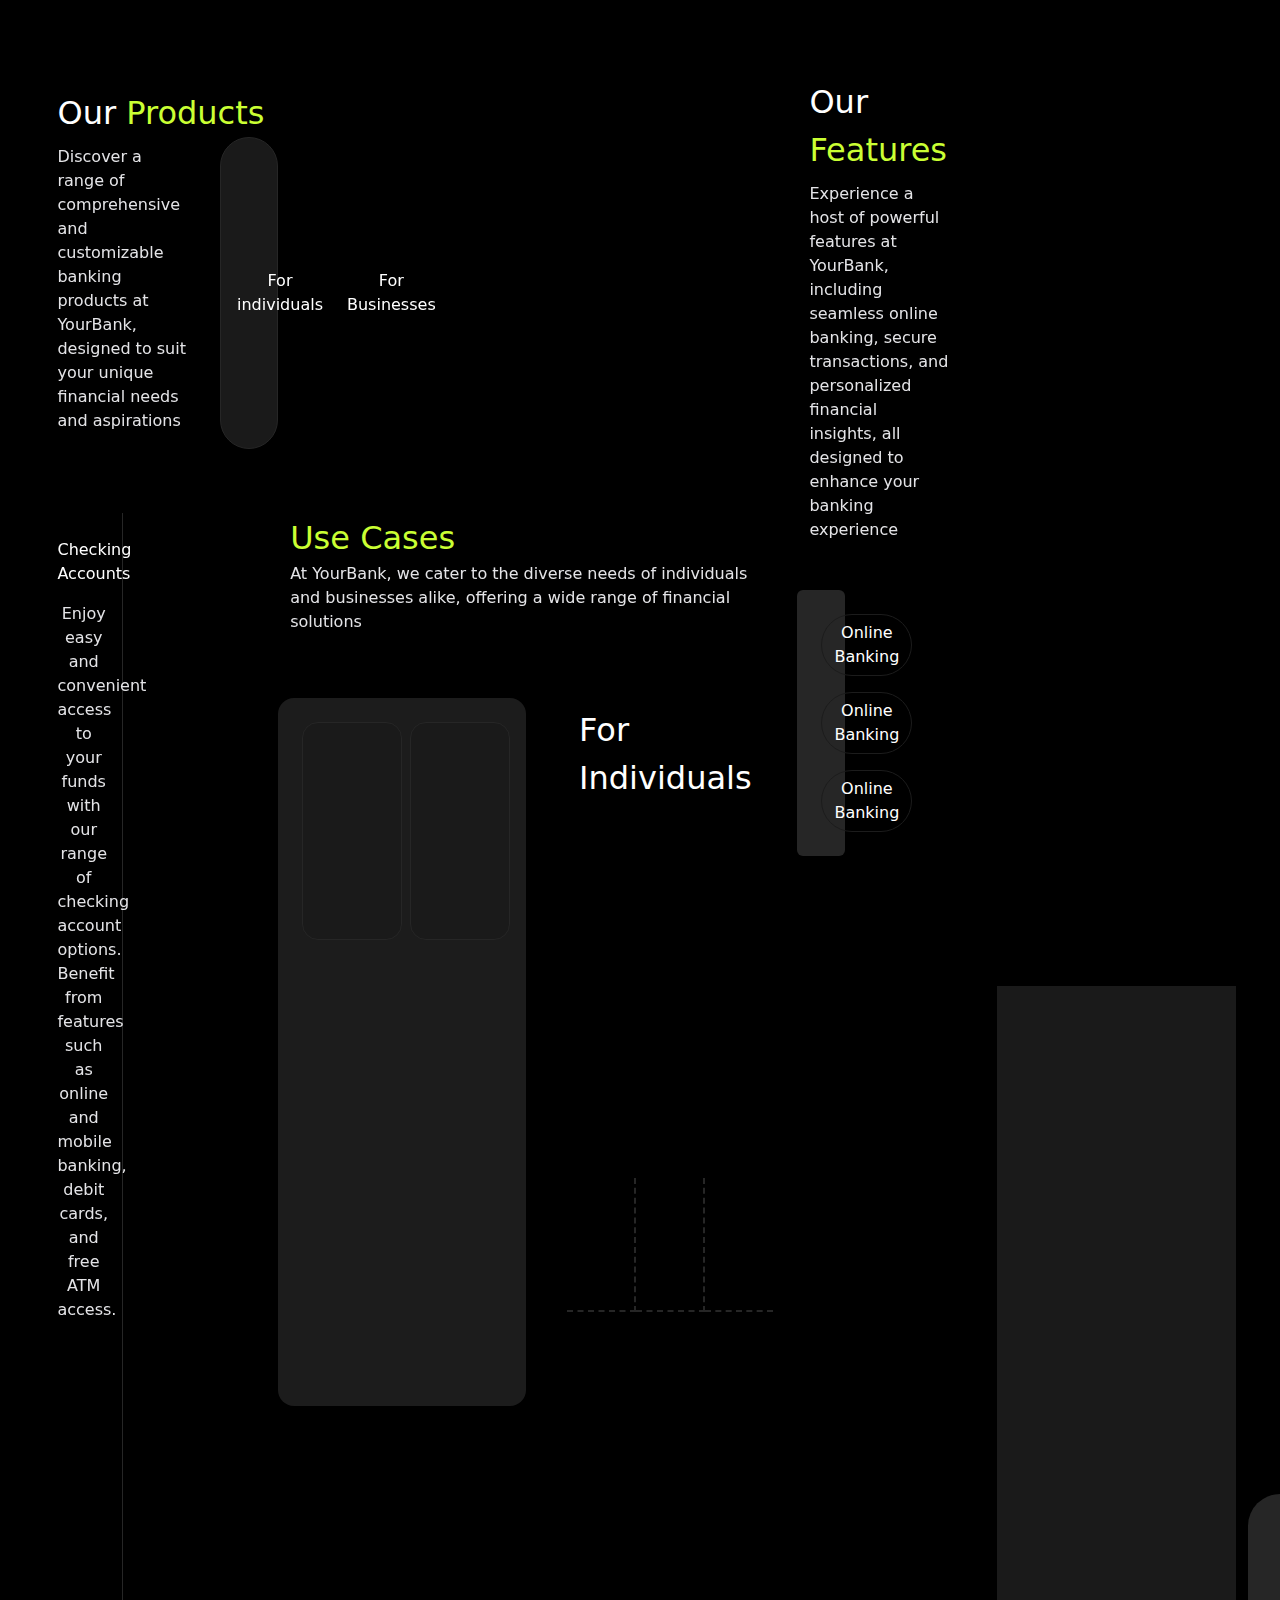
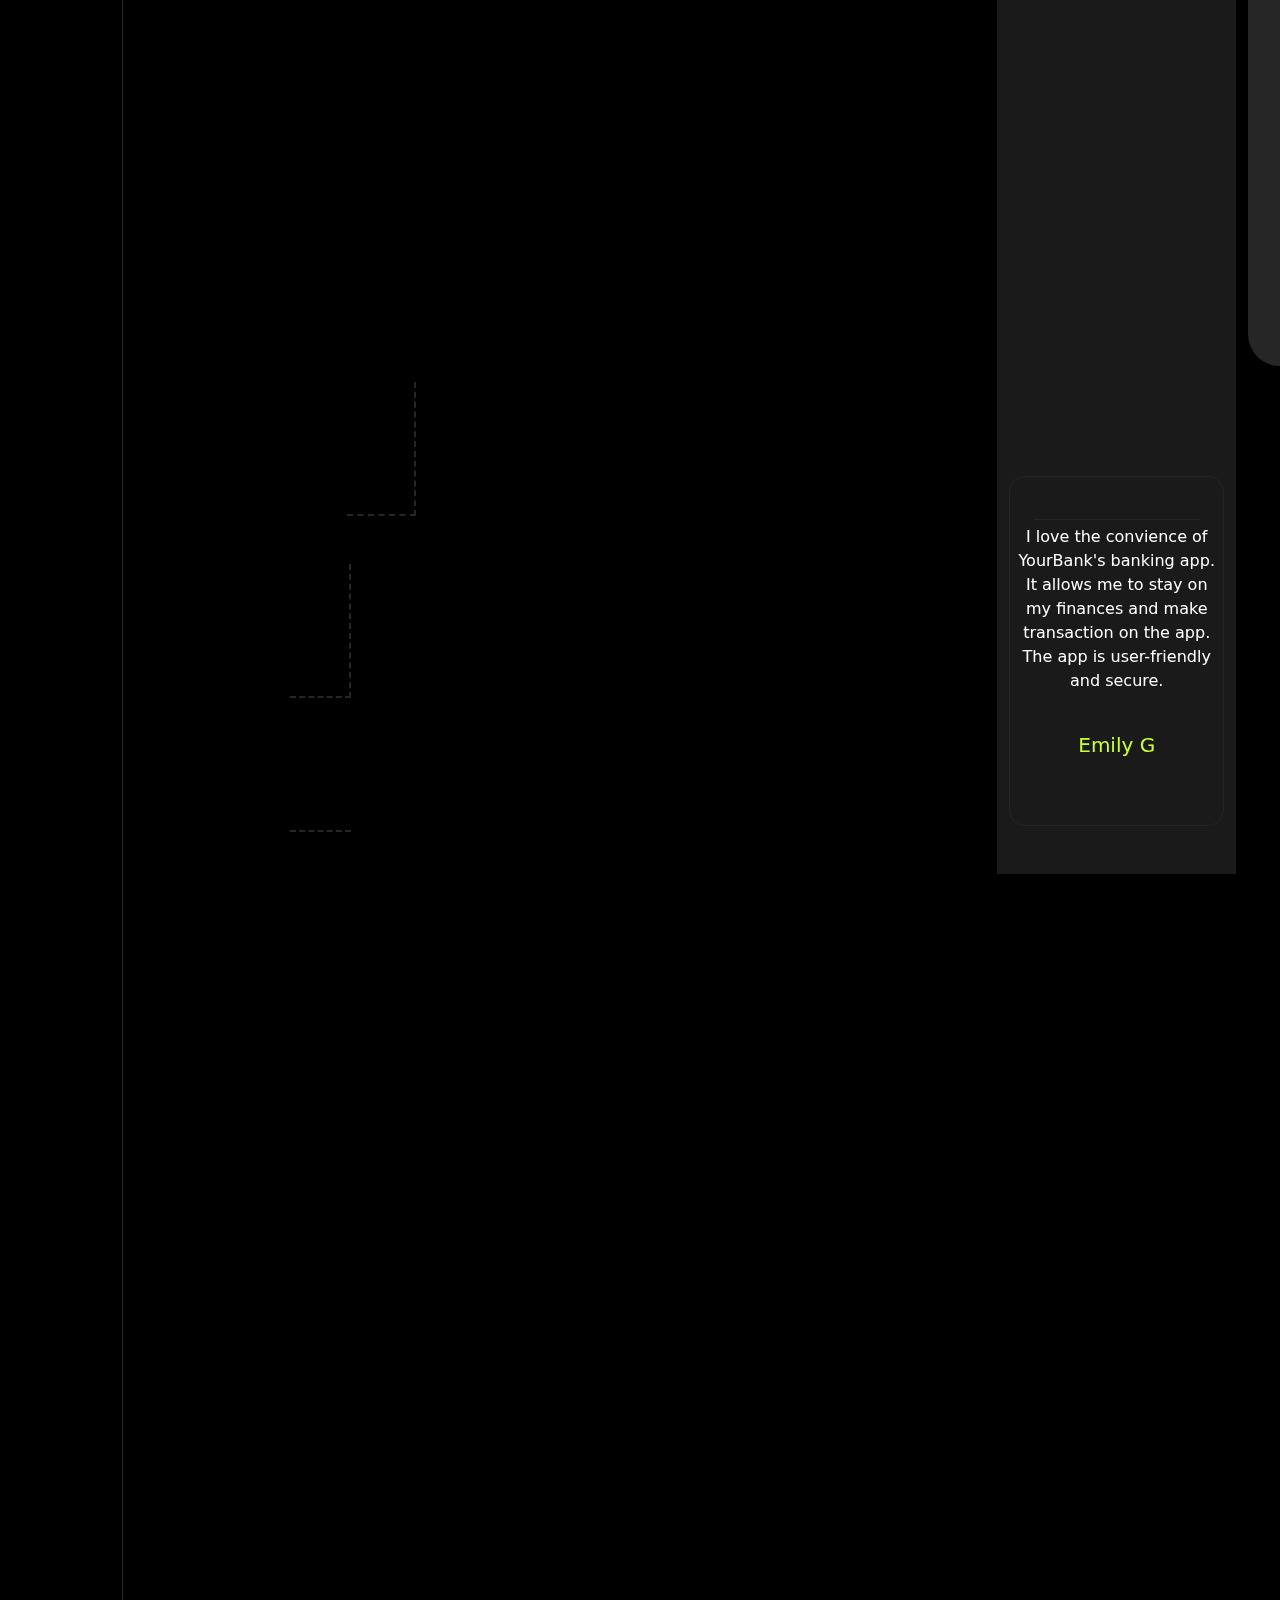
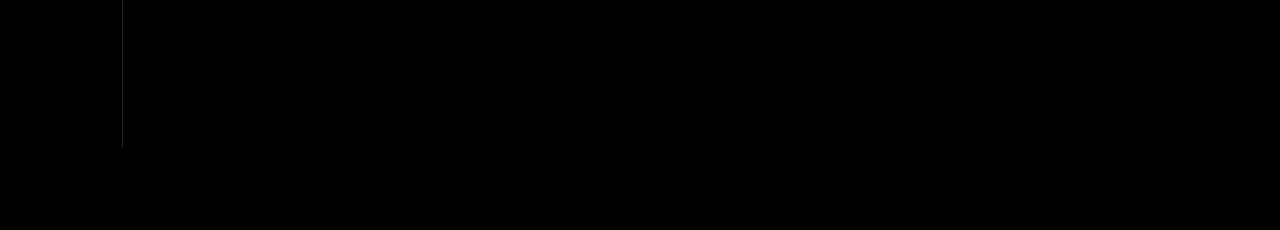
==== commit a1757d9b: "Add about.html" ====
--- a/index.html
+++ b/index.html
@@ -54,40 +54,39 @@
 
     <nav>
 
-        <div class="logo">
-
-            <img src="./images/Logo (9).png" alt="">
-
-        </div>
-
-        <ul class="links">
-
-            <li><a href="#">Home</a></li>
-            <li><a href="#">Careers</a></li>
-            <li><a href="#">About</a></li>
-            <li><a href="#">Security</a></li>
-
-        </ul>
-
-        <div class="btns">
-
-            <button>
-                Sign Up
-            </button>
-
-            <button class="have-bg">
-                Login
-            </button>
-
-        </div>
-
-    </nav>
+      <div class="logo">
+
+          <img src="./images/Logo (9).png" alt="">
+
+      </div>
+
+      <ul class="links">
+
+          <li><a href="#">Home</a></li>
+          <li><a href="#">Careers</a></li>
+          <li><a href="#">About</a></li>
+          <li><a href="#">Security</a></li>
+
+      </ul>
+
+      <div class="btns">
+
+          <button>
+              Sign Up
+          </button>
+
+          <button class="have-bg">
+              Login
+          </button>
+
+      </div>
+
+  </nav>
 
     <!-- 
         main
     -->
 
-    <main>
 
         <!-- 
             hero
@@ -548,7 +547,7 @@
 
     </section>
 
-    </main>
+    
 
     <!-- Footer -->
     <footer class="welcome-section-bg-col py-5" data-aos="zoom-in">
--- a/style.css
+++ b/style.css
@@ -84,4 +84,321 @@
     display: flex;
     justify-content: center;
     align-items: center;
-}+}
+
+/* Hero */
+/* Right-cont */
+.txt-v{
+    background-color: #262626;
+  }
+  .fin{
+    color: #CAFF33;
+  }
+  .txt-w{
+    color: #E4E4E7;
+  }
+  .btn-open{
+    color: #1C1C1C;
+    background-color: #CAFF33;
+  }
+  .btn-open:hover{
+    background-color: white;
+  }
+  /* end or Right-cont */
+  
+  /* left-cont */
+    .left-cont{
+      background: url(../icons/home_icon/multi_arrows.png);
+      background-position-x: calc(16.5rem);
+      background-position-y: calc(4.9rem);
+      background-size: calc(15rem);
+      background-repeat: no-repeat;
+    }
+  
+    .details{
+      border: solid 0.87px;
+      border-radius: 10.4px;
+      width: 85%;
+      background-color: #1A1A1A;
+    }
+  
+    .top-cont{
+      margin-bottom: -24px;
+      margin-left: -42px;
+      position: sticky;
+      /* top: 2rem;
+      left: -2.5rem; */
+      background-color:#22251B;
+      width: fit-content;
+    }
+  
+    .c-t{
+      background-color: #CAFF33;
+      height: 33px;
+      width: 33px;
+    }
+  
+    .n-mo{
+      font-size: 15px;
+    }
+
+    .m-inc{
+        color: #E4E4E7;
+        font-size: 12px;
+      }
+    
+      .tx-n-bd{
+        border-color: #262626 !important;
+        background-color: #1A1A1A;
+        position: relative;
+      }
+    
+      .t-trn{
+        color: #E4E4E7; 
+      }
+    
+      .txt-jk{
+        font-size: 18px;
+      }
+    
+      .t-n{
+        font-size: 18px;
+      }
+    
+      .mt-n1 {
+        margin-top: -6.5% !important;
+      }
+     
+      .bxb{
+        border-color: #262626 !important;
+      }
+    
+      .btn-ex{
+        color: #D1FF4D;
+        background-color: #22251B;
+      }
+    
+      .btn-ex:hover{
+        color: white;
+        background-color: #22251B;
+      }
+    
+      .curr-bd{
+        background-color: #22251B;
+      }
+    
+      .curr{
+        background-color: #1A1A1A;
+      }
+      /* Tablet and mobile view */
+      @media (min-width: 320px) and (max-width: 769px) {
+        .left-cont{
+          background-position-x: calc(13.5rem);
+          background-position-y: calc(2.9rem);
+          background-size: calc(10rem);
+        }
+        .details{
+          width: 95%;
+        }   
+        .top-cont{
+          margin-left: -6px;
+        }   
+      }
+
+      /* end of left-cont */
+
+/* Section-1 */
+.box{
+    border-color: #262626 !important;
+  }
+  
+  .btn-cont{
+    background-color:#1A1A1A; 
+    border:1px solid; 
+    border-color: #262626;
+  }
+  
+  .btn-cont-b{
+    background: none;
+  }
+  
+  .btn-cont-b:hover{
+    background-color: #CAFF33;
+    color: black;
+  }
+  
+  /* end of section-1 */
+  
+  /* Section-2 */
+  .l-cont{
+    background-color: #1C1C1C;
+  }
+  
+  .bxr{
+    background-color:#1A1A1A; 
+    border:1px solid; 
+    border-color: #262626;
+  }
+  
+  .btn-learn{
+    background-color: #262626;
+    border-color: #1C1C1C;
+  }
+  
+  .btn-learn:hover{
+    background-color: #262626;
+    border-color: #4b4242;
+  }
+  
+  .bd-r{
+    border-width: 2px !important;
+    border-color: #262626 !important;
+    border-right-style: dashed !important;
+    border-bottom-style: dashed !important;
+  }
+  
+  .bdx{
+    border-width: 2px !important;
+    border-color: #262626 !important;
+    border-bottom-style: dashed !important;
+  }
+
+  /* end of section-2 */
+
+/* Section-3 */
+.box-btnl{
+    background-color: #262626; 
+  }
+  .btn-role{
+    color: white;
+    border-color: #1C1C1C !important;
+    border:1px solid; 
+  }
+  .btn-role:hover{
+    color: #CAFF33;
+    background-color: #1A1A1A;
+    font-family: 'Lexend', sans-serif;
+  }
+  /* end of section-3 */
+  
+  /* Section-5 */
+  #bold{
+    background-color: #1A1A1A;
+    color: white;
+  }
+  
+  .c{
+  color: #CAFF33;
+  }
+  .b {
+  background-color: #CAFF33 !important;
+  }
+  
+  .selection{
+  background-color: #1C1C1C;
+  border: 1px solid #262626;
+  padding: 12px;
+  height: 75px;
+  }
+  .slash::before{
+  content: "";
+  display: block;
+  width: 90px;
+  height: 0.11px;
+  background: #262626;
+  position: absolute;
+  left: 11%;
+  top: 12%;
+  }
+
+  .slash::after{
+    content: "";
+    display: block;
+    width: 90px;
+    height: 0.11px;
+    background: #262626;
+    position: absolute;
+    right: 11%;
+    top: 12%;
+    }
+    .swiper-slide{
+    height: 350px !important;
+    }
+    
+    @media only screen and  (max-width: 1000px) {
+    #bold {
+      padding: 0px 20px;
+    }
+    
+    .background{
+    width: 100%;
+    margin: auto;
+    padding: 30px 20px ;
+    }
+    
+    #Testimonials{
+    text-align: center;
+    width: 100%;
+    }
+    .swiper-slide{
+      border: 1px solid #1C1C1C;
+    width: 95% !important;
+    }
+    .swipernav{
+      justify-content: center;
+      position: relative;
+      bottom: -70%;
+      margin: 30px 0px;
+      gap: 20px;
+    }
+    .swipernav>div{
+      display: flex;
+      align-items: center;
+      justify-content: center;
+      background: linear-gradient(180deg, rgba(202, 255, 51, 0.05) 0%, rgba(202, 255, 51, 0.00) 100%);
+      width: 50px !important;
+      height: 50px !important;
+    }
+    }
+    /* end of section-5 */
+    
+    /* Section-6 */
+    .bx{
+      background-color: #262626;
+    }
+    /* end of section-6 */
+
+    /* Footer */
+ footer {
+    background: #1C1C1C !important;
+   }
+  .footer-link {
+    color: white;
+    text-decoration: none;
+    border-radius: 82px;
+    padding: 5px 15px !important;
+  }
+  .footer-link:hover{
+    color: white;
+    background-color: #262626;
+  }
+  .line {
+    border-right: 1px solid #B3B3B3;
+  }
+  .line-text-col {
+    color: #B3B3B3;
+  }
+  @media  (min-width: 320px) and (max-width: 430px) {
+    .social {
+      position: relative;
+      bottom: 1.5rem;
+    }
+  }
+  .footer-border-col {
+    border: 1px solid #262626;
+  }
+  .social-bg-col {
+    background: #CAFF33;
+    height: 43px;
+    width: 43px;
+  }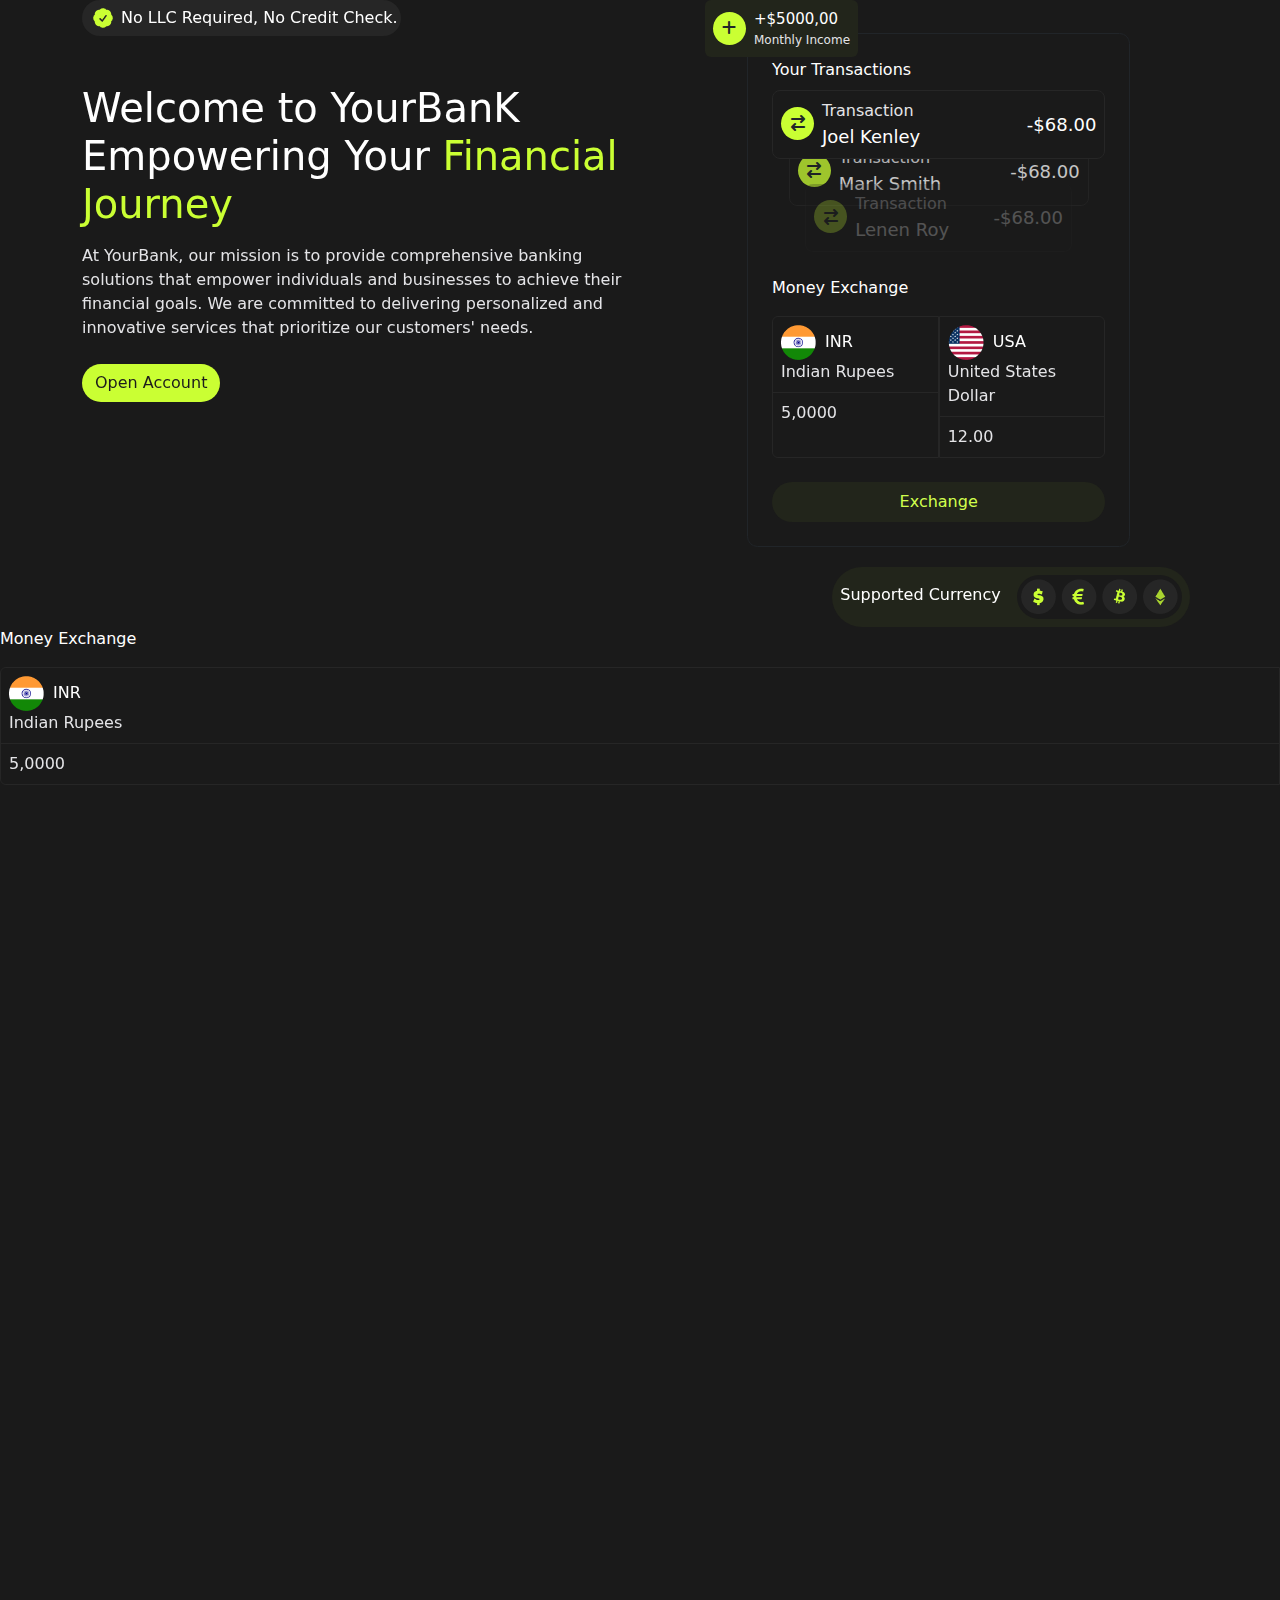
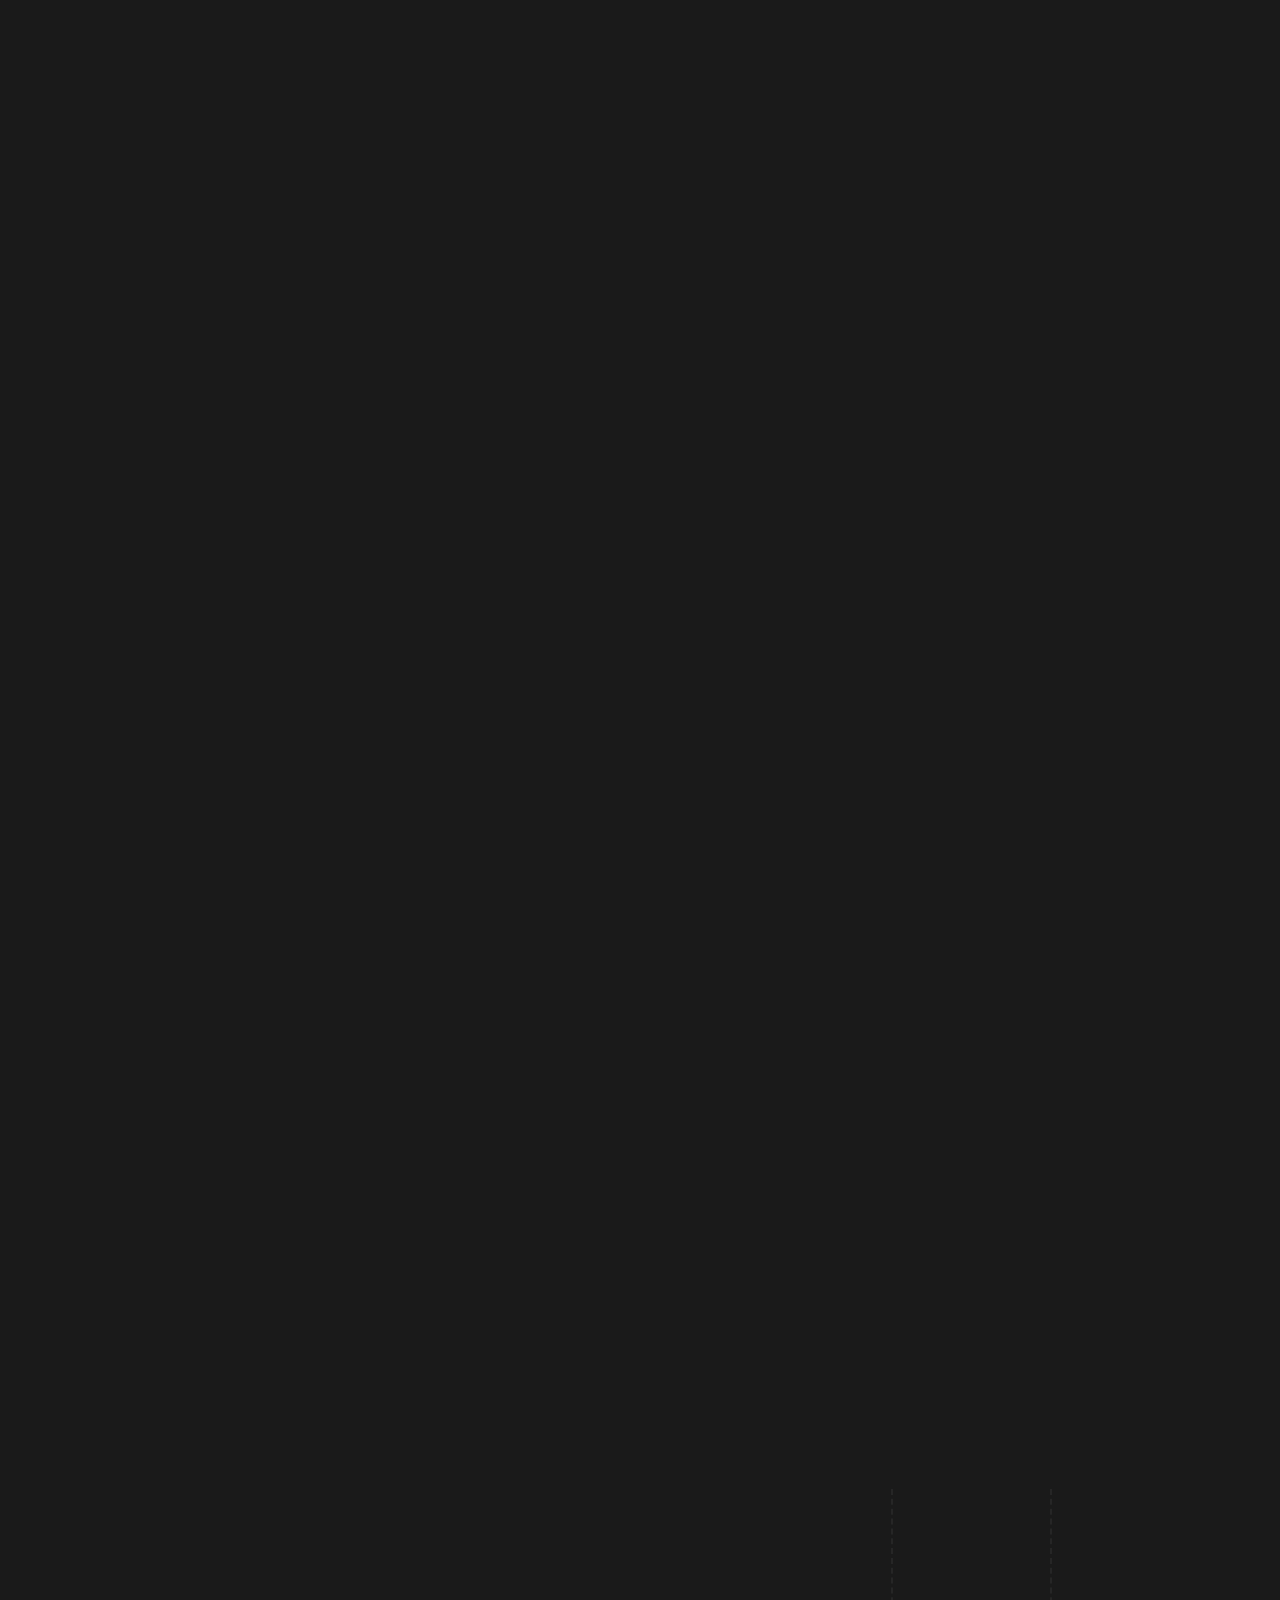
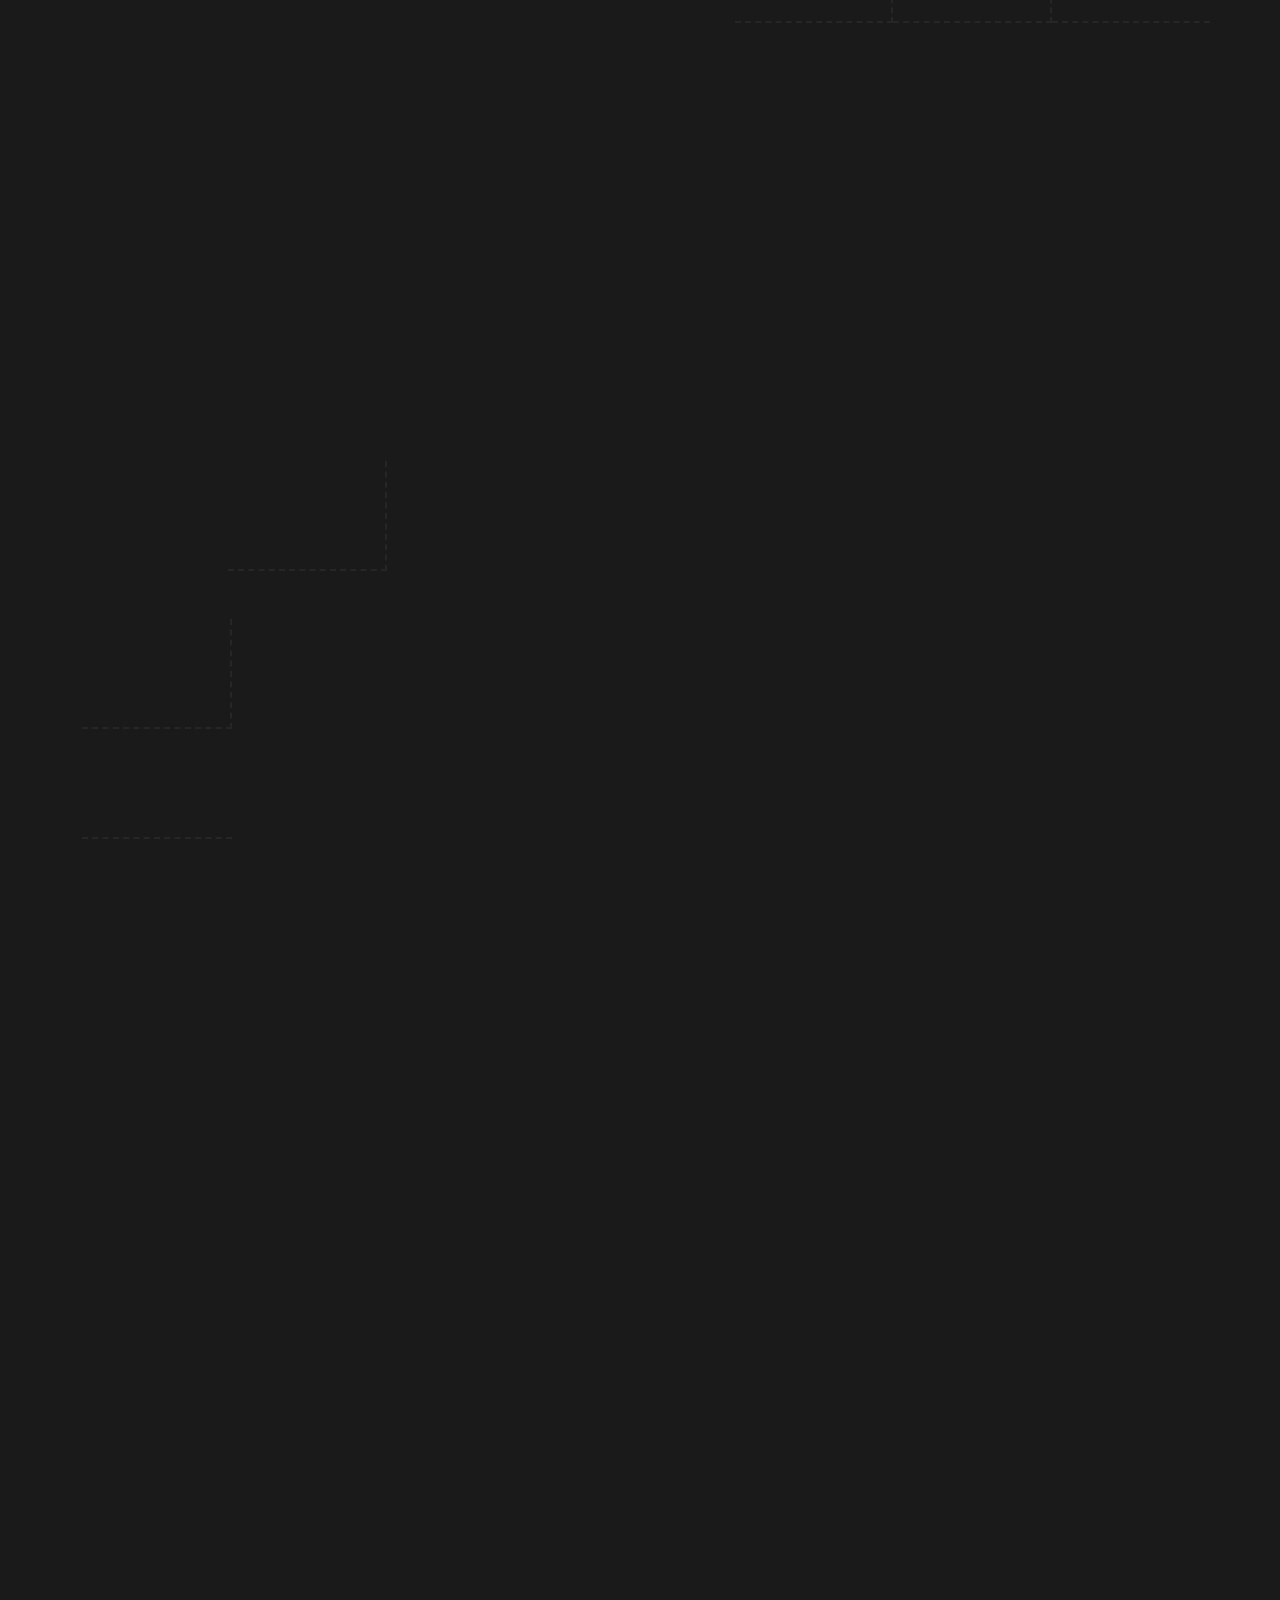
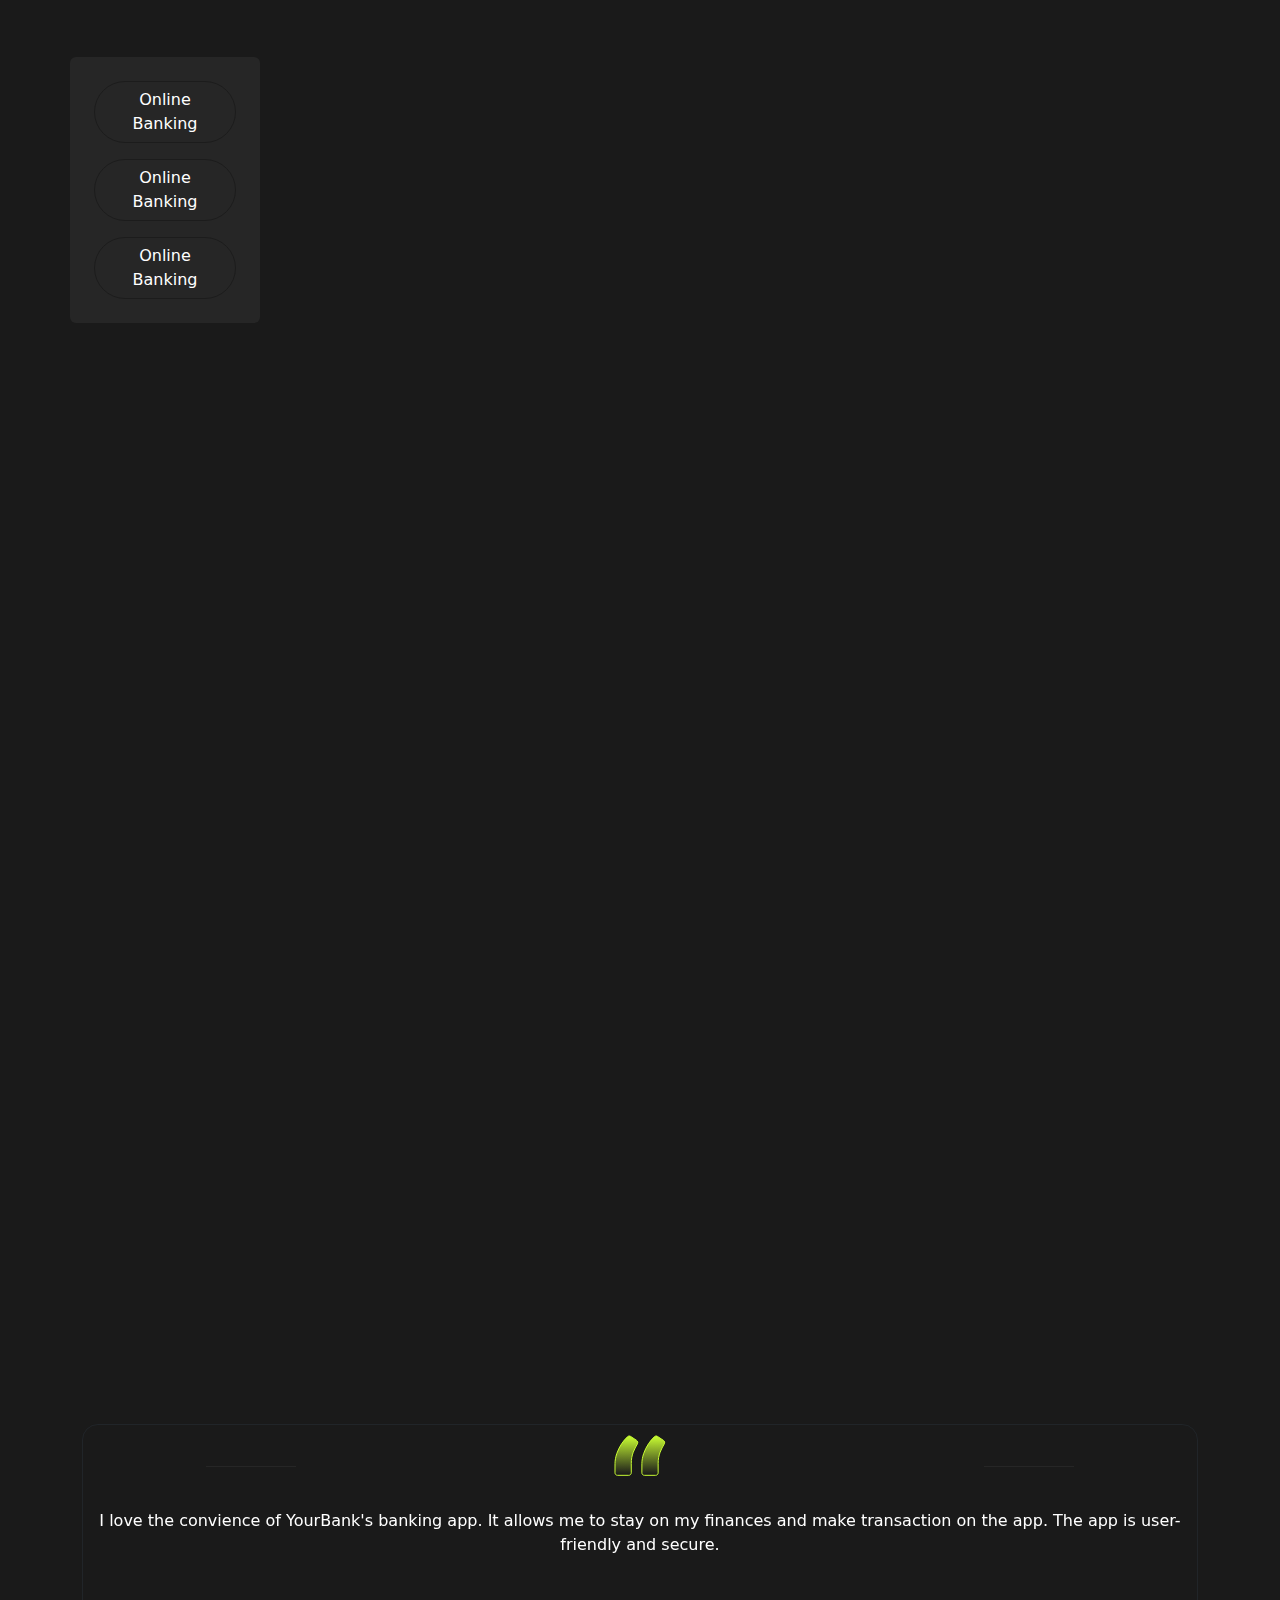
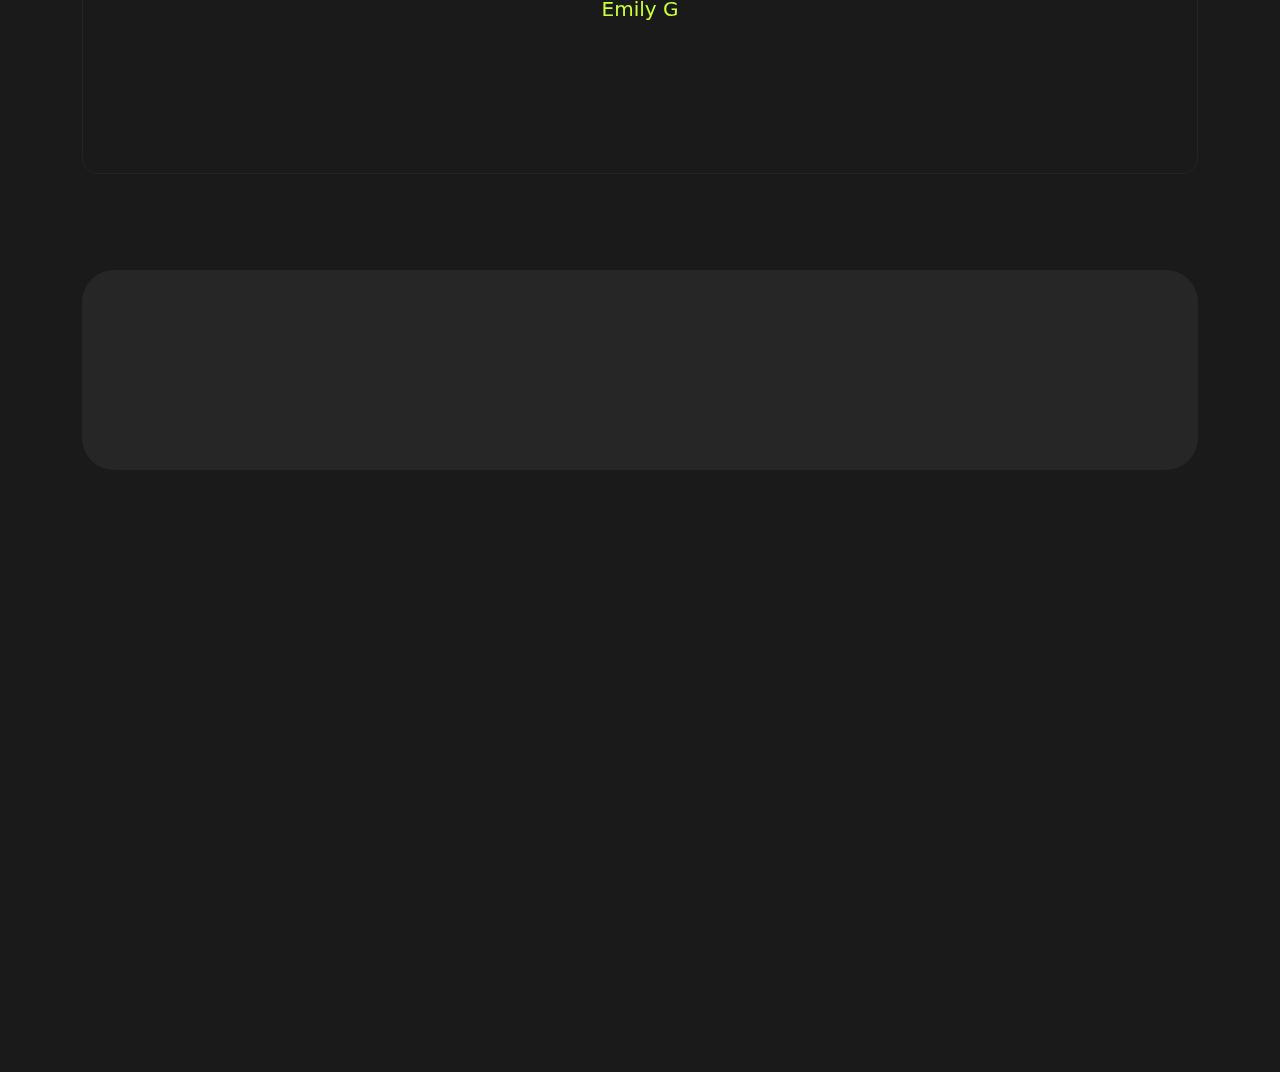
==== commit 2841440d: "Updated index.html and signup.html with new HTML structure and added CSS styles to style.css" ====
--- a/index.html
+++ b/index.html
@@ -52,7 +52,8 @@
         nav
     -->
 
-    <nav>
+  <!-- 
+      <nav>
 
       <div class="logo">
 
@@ -81,7 +82,8 @@
 
       </div>
 
-  </nav>
+  </nav>  
+  -->
 
     <!-- 
         main
--- a/style.css
+++ b/style.css
@@ -4,6 +4,12 @@
     box-sizing: border-box;
 }
 
+body{
+  background-color: #1A1A1A;
+}
+
+
+/*
 body {
     width: 100%;
     height: 100%;
@@ -23,7 +29,6 @@
     list-style: none;
     color: inherit;
 }
-
 nav {
     width: 70%;
     height: 55px;
@@ -85,6 +90,7 @@
     justify-content: center;
     align-items: center;
 }
+*/
 
 /* Hero */
 /* Right-cont */
